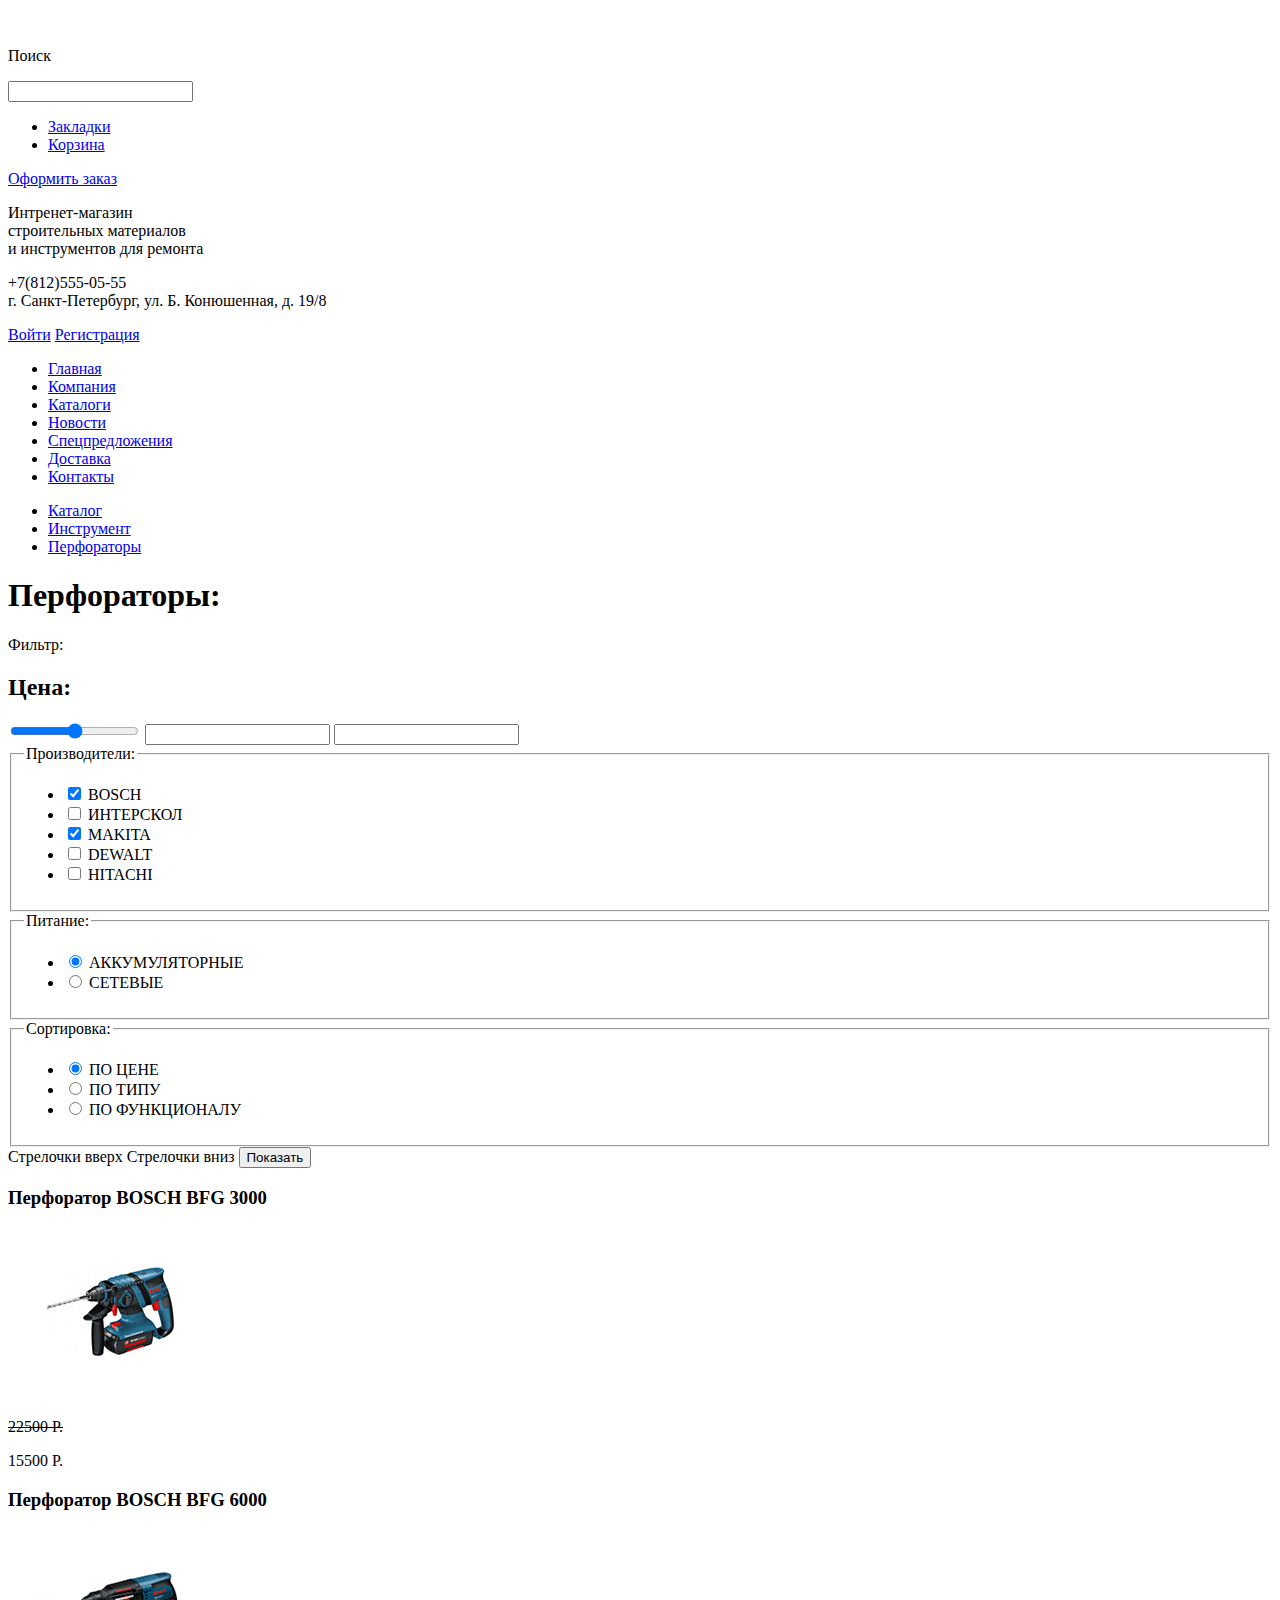
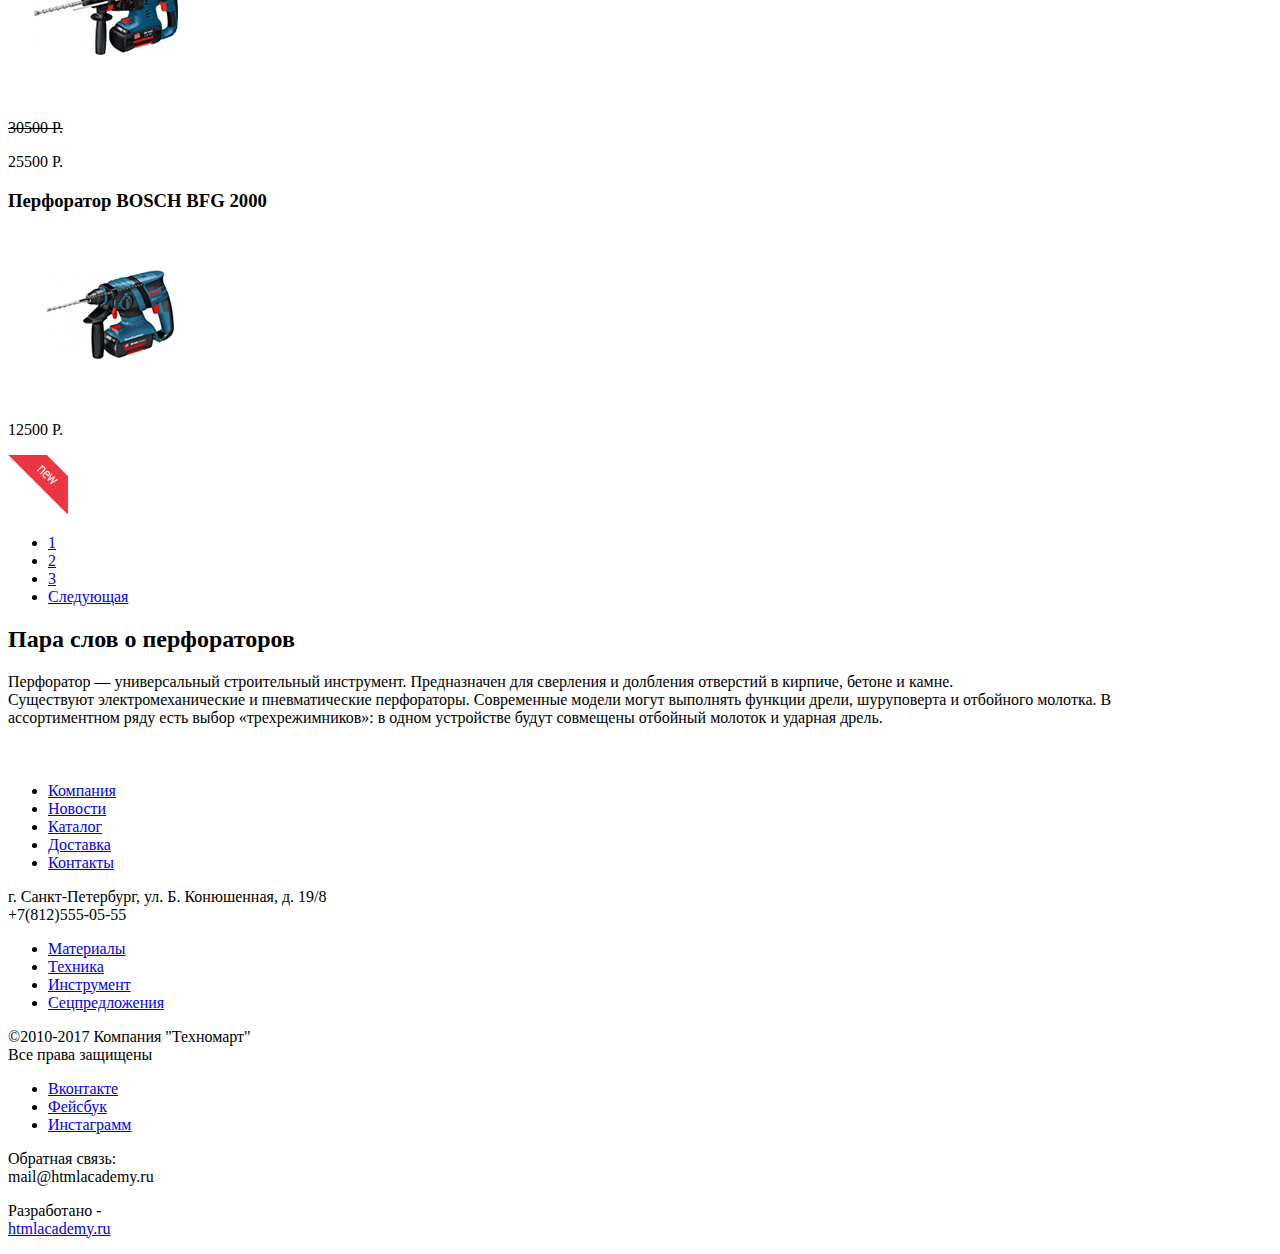
==== catalog.html @ 76030ebf "Добавила формы" ====
<!DOCTYPE html>
<html lang="ru">
  <head>
    <meta charset="utf-8">
    <title>HTML Academy: Техномарт</title>
  </head>
  <body>
      <header>
          
        <section>
          <a href="#"><img src="/img/logo-technomart.svg" alt="Логотип Техномарт"></a>
    
          <p>Поиск</p>
          <input type="text">
                
          <ul>
            <li><a href="#">Закладки</a></li>
            <li><a href="#">Корзина</a></li>
          </ul>
          <a href="#">Оформить заказ</a>
        </section>
         
        <section> 
            <p>
              Интренет-магазин<br>
              строительных материалов<br>
              и инструментов для ремонта
            </p>

            <p>
              +7(812)555-05-55<br>
              г. Санкт-Петербург, ул. Б. Конюшенная, д. 19/8
            </p>

            <div>
              <a href="#">Войти</a>
              <a href="#">Регистрация</a>
            </div>
        </section>
             
        <section>
          <nav>
            <ul>
              <li><a href="#">Главная</a></li>
              <li><a href="#">Компания</a></li>
              <li><a href="#">Каталоги</a></li>
              <li><a href="#">Новости</a></li>
              <li><a href="#">Спецпредложения</a></li>
              <li><a href="#">Доставка</a></li>
              <li><a href="#">Контакты</a></li>
            </ul>
          </nav>
        </section>
          
      </header>
      
      <main>          
        <div>
            <ul>
              <li><a href="#">Каталог</a></li>
              <li><a href="#">Инструмент</a></li>  
              <li><a href="#">Перфораторы</a></li>  
            </ul>
        </div>
          
        <div>
            <h1>Перфораторы:</h1>
            <!--здесь должен быть фильтр производители/питание-->
            <aside>
            <p>Фильтр:</p>
            <form method="get" action="#">
                <div>
                    <h2>Цена:</h2>
                    <input type="range">
                    <input type="number">
                    <input type="number">
                </div>
                
                
                <fieldset>
                    <legend>Производители:</legend>
                    <ul>
                        <li>
                            <input type="checkbox" name="bosch" id="filter-bosch" checked>
                            <label for="filter-bosch">
                            BOSCH
                            </label>
                        </li>
                        <li>
                            <input type="checkbox" name="interskol" id="filter-interskol">
                            <label for="filter-interskol">
                            ИНТЕРСКОЛ
                            </label>
                        </li>
                        <li>
                            <input type="checkbox" name="makita" id="filter-makita" checked>
                            <label for="filter-makita">
                            MAKITA
                            </label>
                        </li>
                        <li>
                            <input type="checkbox" name="dewalt" id="filter-dewalt">
                            <label for="filter-dewalt">
                            DEWALT
                            </label>
                        </li>
                        <li>
                            <input type="checkbox" name="hitachi" id="filter-hitachi">
                            <label for="filter-hitachi">
                            HITACHI
                            </label>
                        </li>
                    </ul>
                </fieldset>

                <fieldset>
                    <legend>Питание:</legend>
                    <ul>
                        <li>
                            <input type="radio" name="Питание" value="Аккумуляторные" id="filter-akum" checked>
                            <label for="filter-akum">
                            АККУМУЛЯТОРНЫЕ
                            </label>
                        </li>
                        
                        <li>
                            <input type="radio" name="Питание" value="Сетевые" id="filter-set">
                            <label for="filter-set">
                            СЕТЕВЫЕ
                            </label>
                        </li>
                    </ul>
                </fieldset>
                
                <fieldset>
                    <legend>Сортировка:</legend>
                    <ul>
                        <li>
                            <input type="radio" name="сортировка" value="price" id="filter-price" checked>
                            <label for="filter-price">
                                ПО ЦЕНЕ
                            </label>
                        </li>
                        
                        <li><input type="radio" name="сортировка" value="type" id="filter-type">
                            <label for="filter-type">
                                ПО ТИПУ
                            </label>
                        </li>
                        
                        <li>
                            <input type="radio" name="сортировка" value="function" id="filter-function">
                            <label for="filter-function">
                                ПО ФУНКЦИОНАЛУ
                            </label>
                        </li>
                    </ul>
                </fieldset>
               
                <span>Стрелочки вверх</span>
                <span>Стрелочки вниз</span>
                
            <button type="submit">Показать</button>
            </form>
            </aside>
            
            <div class="catalog_item">
                <div class="item">
                  <h3>Перфоратор BOSCH BFG 3000</h3>
                  <a><img src="/img/item3000.jpg" alt="перфоратор BOSCH1"></a>
                  <p><del>22500 Р.</del></p>
                  <p>15500 Р.</p>
                </div>

                <div class="item">
                  <h3>Перфоратор BOSCH BFG 6000</h3>
                  <a><img src="/img/item6000.jpg" alt="перфоратор BOSCH2"></a>
                  <p><del>30500 Р.</del></p>
                  <p>25500 Р.</p>
                </div>

                <div class="item">
                  <h3>Перфоратор BOSCH BFG 2000</h3>
                  <a><img src="/img/item2000.jpg" alt="перфоратор BOSCH3"></a>
                  <p>12500 Р.</p>
                  <img src="img/new-flag.png" alt="Иконка NEW">
                </div>
                <!--Если не наводить на перфоратор, то это выглядит так, иначе - две кнопки вместо картинки:)))-->
                <div>
                    <ul>
                        <li><a href="#">1</a></li>
                        <li><a href="#">2</a></li>
                        <li><a href="#">3</a></li>
                        <li><a href="#">Следующая</a></li>
                    </ul>
                </div>
             </div> 
          </div>
          
          <article>
            <h2>Пара слов о перфораторов</h2>
            <p>Перфоратор — универсальный строительный инструмент. Предназначен для сверления и долбления отверстий в кирпиче, бетоне и камне.<br> 
            Существуют электромеханические и пневматические перфораторы. Современные модели могут выполнять функции дрели, шуруповерта и отбойного молотка. В <br> 
            ассортиментном ряду есть выбор «трехрежимников»: в одном устройстве будут совмещены отбойный молоток и ударная дрель.</p>
          </article>
      </main>
      
      <footer>
        <section>
             <a href="index.html"><img src="/img/logo-technomart.svg" alt="Логотип Техномарт"></a>
            <ul>
              <li><a href="#">Компания</a></li>
              <li><a href="#">Новости</a></li>
              <li><a href="#">Каталог</a></li>
              <li><a href="#">Доставка</a></li>
              <li><a href="#">Контакты</a></li>
            </ul>
        </section>
          
        <section>
            <p>
              г. Санкт-Петербург, ул. Б. Конюшенная, д. 19/8<br>
              +7(812)555-05-55
            </p>

            <ul>
              <li><a href="#">Материалы</a></li>
              <li><a href="#">Техника</a></li>
              <li><a href="#">Инструмент</a></li>
              <li><a href="#">Сецпредложения</a></li>
            </ul>
        </section>
        
        <section>
            <p>
              ©2010-2017 Компания "Техномарт"<br>
              Все права защищены
            </p>
            <div>
              <ul>
                <li><a href="#">Вконтакте</a></li>   
                <li><a href="#">Фейсбук</a></li>   
                <li><a href="#">Инстаграмм</a></li>   
              </ul>
            </div>
            <p>
              Обратная связь:<br>
              mail@htmlacademy.ru
            </p>
            <p>
              Разработано - <br>
              <a href="https://htmlacademy.ru/intensive/htmlcss">htmlacademy.ru</a>
            </p>
        </section>
      </footer>
  </body>
</html>
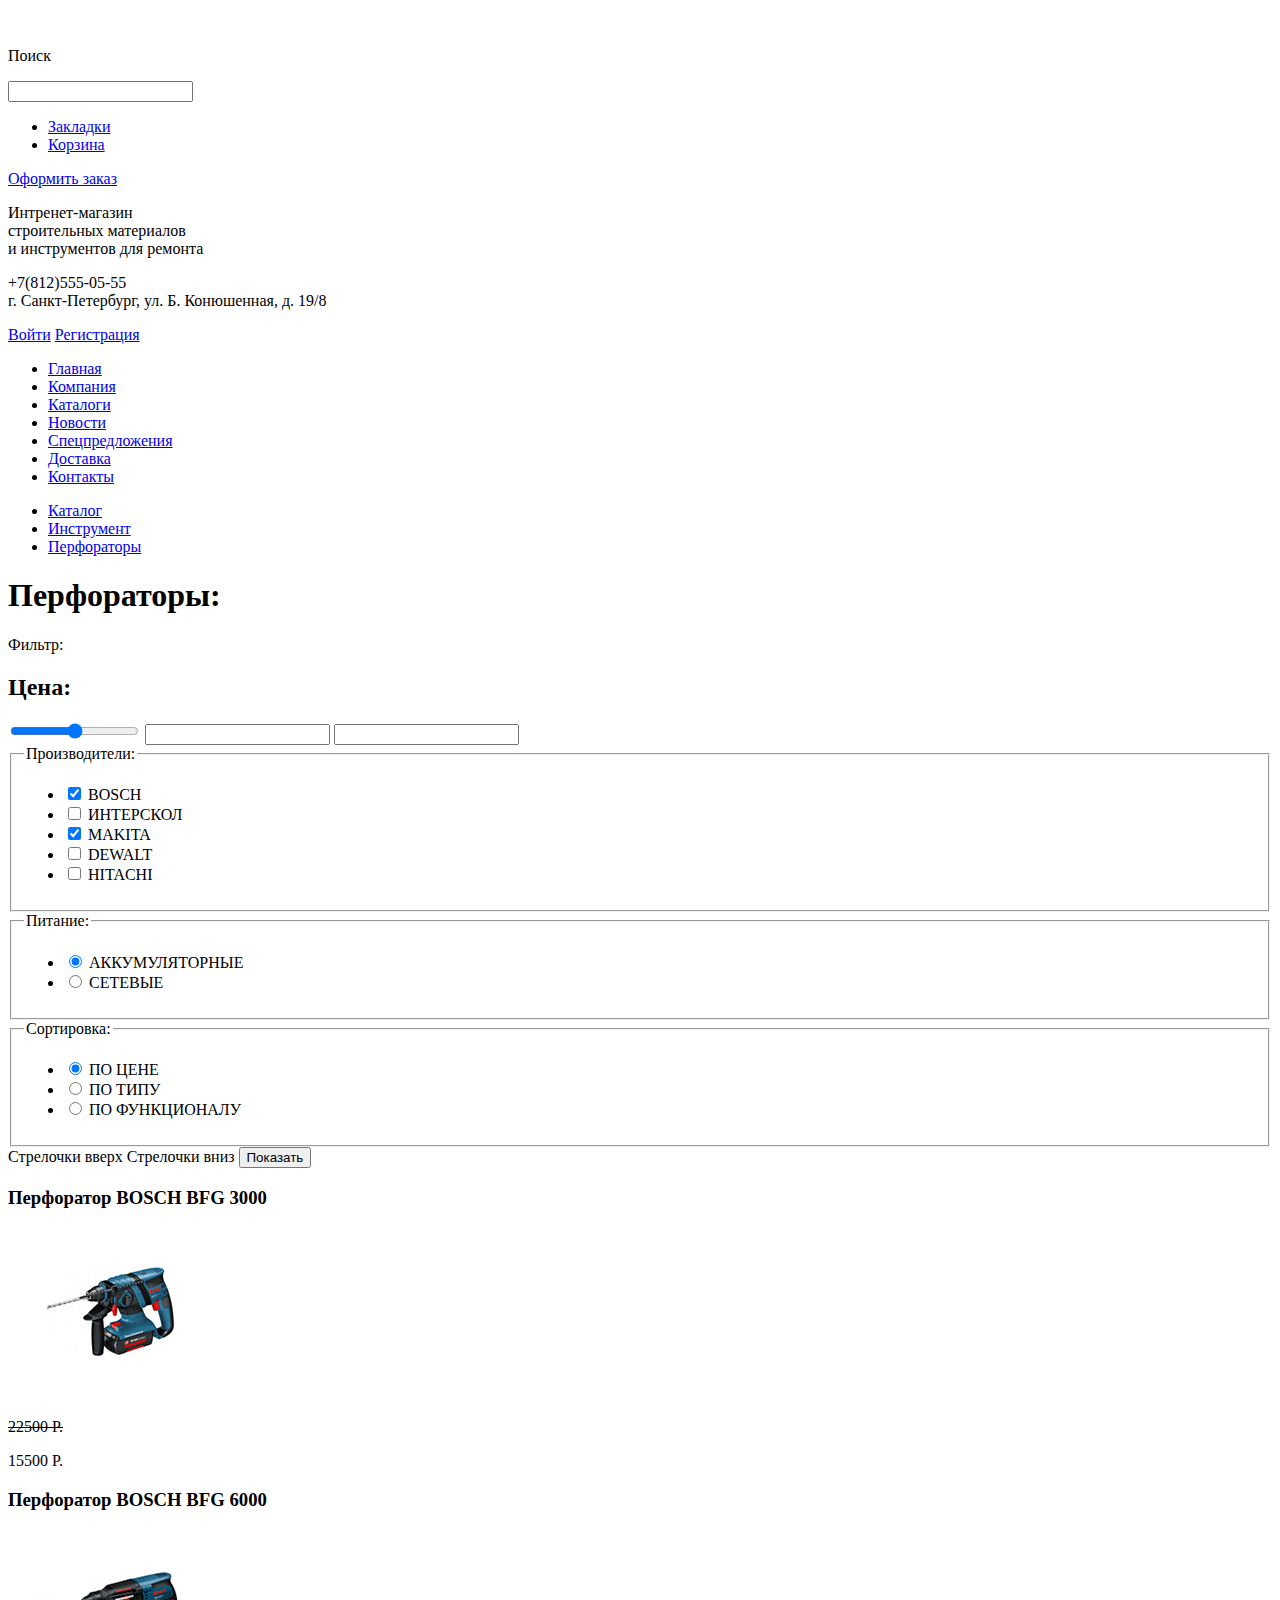
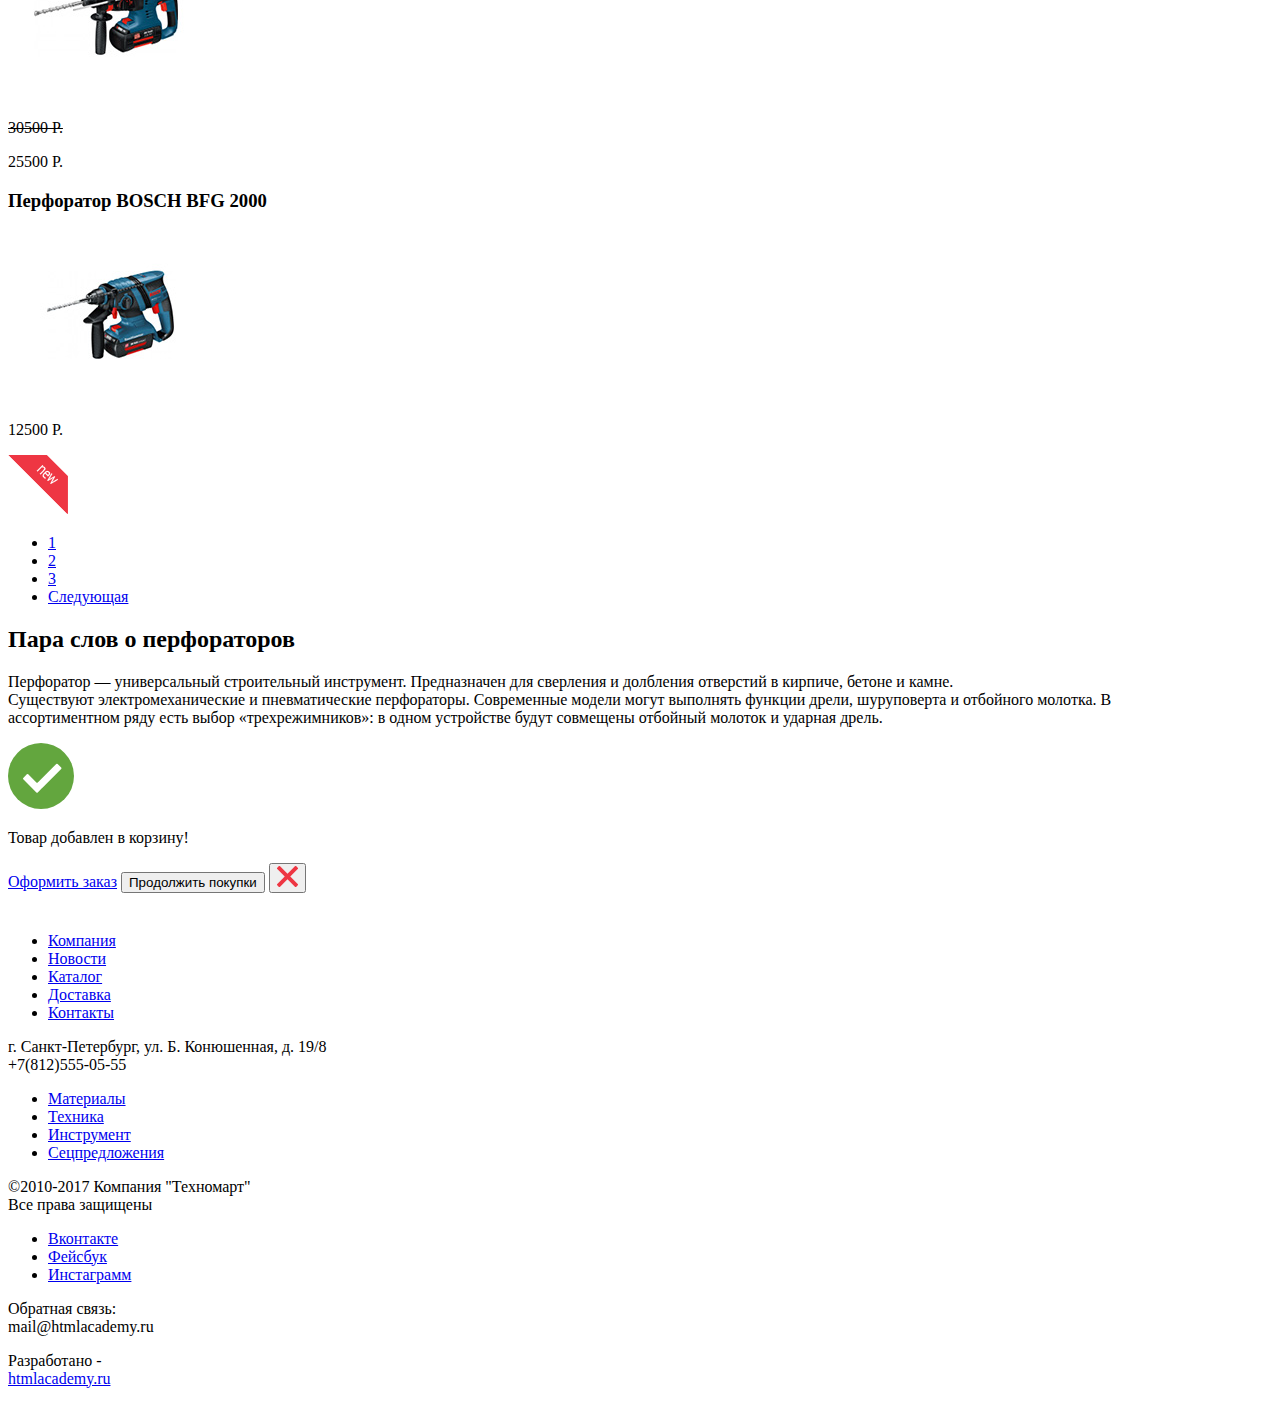
==== commit 4a1ffa07: "Добавила всплывающие окна" ====
--- a/catalog.html
+++ b/catalog.html
@@ -197,12 +197,20 @@
              </div> 
           </div>
           
-          <article>
+        <article>
             <h2>Пара слов о перфораторов</h2>
             <p>Перфоратор — универсальный строительный инструмент. Предназначен для сверления и долбления отверстий в кирпиче, бетоне и камне.<br> 
             Существуют электромеханические и пневматические перфораторы. Современные модели могут выполнять функции дрели, шуруповерта и отбойного молотка. В <br> 
             ассортиментном ряду есть выбор «трехрежимников»: в одном устройстве будут совмещены отбойный молоток и ударная дрель.</p>
           </article>
+          
+        <div>
+          <img src="img/modal-check.svg" alt="Иконка галочка">
+          <p>Товар добавлен в корзину!</p>
+          <a href="#">Оформить заказ</a>
+          <button type="button">Продолжить покупки</button>
+          <button type="button"><img src="img/modal-close.svg" alt="Иконка закрытия окна"></button>
+        </div>
       </main>
       
       <footer>
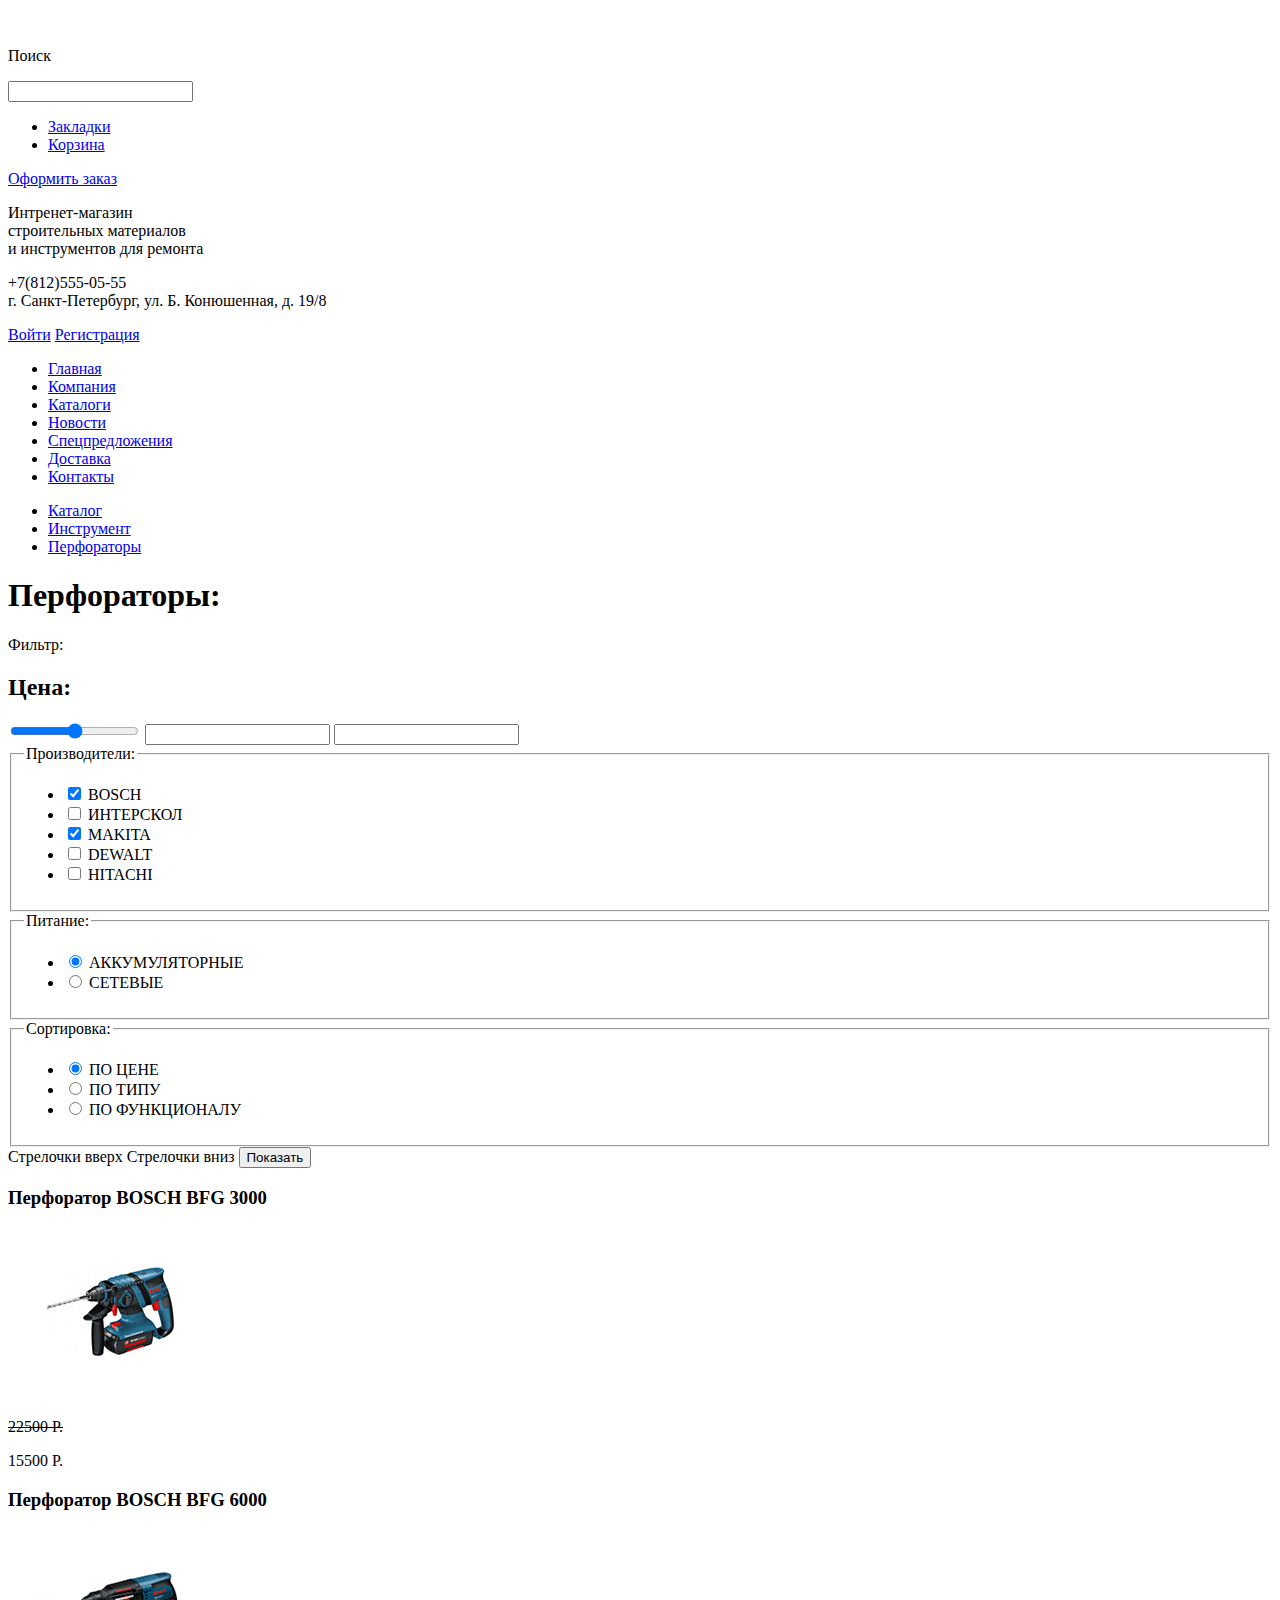
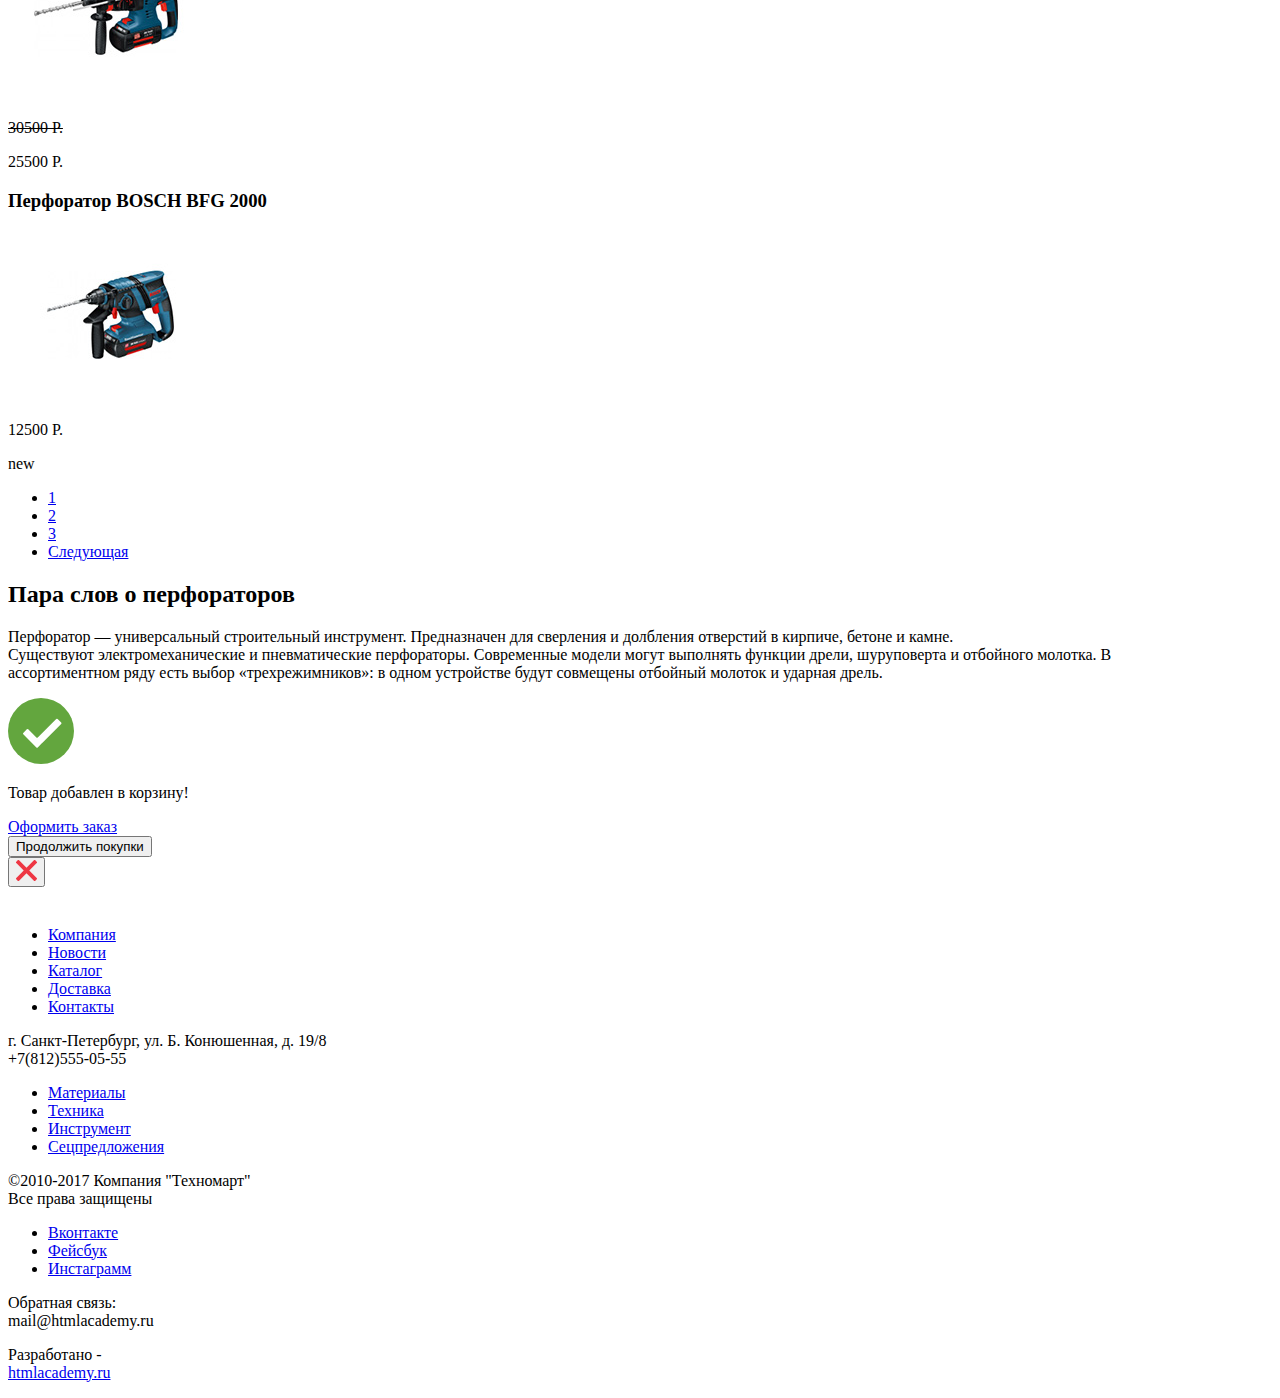
==== commit 008ccff8: "Доработка замечаний по формам" ====
--- a/catalog.html
+++ b/catalog.html
@@ -41,9 +41,9 @@
         <section>
           <nav>
             <ul>
-              <li><a href="#">Главная</a></li>
+              <li><a href="index.html">Главная</a></li>
               <li><a href="#">Компания</a></li>
-              <li><a href="#">Каталоги</a></li>
+              <li><a href="catalog.html">Каталоги</a></li>
               <li><a href="#">Новости</a></li>
               <li><a href="#">Спецпредложения</a></li>
               <li><a href="#">Доставка</a></li>
@@ -65,7 +65,6 @@
           
         <div>
             <h1>Перфораторы:</h1>
-            <!--здесь должен быть фильтр производители/питание-->
             <aside>
             <p>Фильтр:</p>
             <form method="get" action="#">
@@ -183,7 +182,7 @@
                   <h3>Перфоратор BOSCH BFG 2000</h3>
                   <a><img src="/img/item2000.jpg" alt="перфоратор BOSCH3"></a>
                   <p>12500 Р.</p>
-                  <img src="img/new-flag.png" alt="Иконка NEW">
+                  <span>new</span>
                 </div>
                 <!--Если не наводить на перфоратор, то это выглядит так, иначе - две кнопки вместо картинки:)))-->
                 <div>
@@ -205,11 +204,11 @@
           </article>
           
         <div>
-          <img src="img/modal-check.svg" alt="Иконка галочка">
-          <p>Товар добавлен в корзину!</p>
-          <a href="#">Оформить заказ</a>
-          <button type="button">Продолжить покупки</button>
-          <button type="button"><img src="img/modal-close.svg" alt="Иконка закрытия окна"></button>
+          <div><img src="img/modal-check.svg" alt="Иконка галочка"></div>
+          <div><p>Товар добавлен в корзину!</p></div>
+          <div><a href="#">Оформить заказ</a></div>
+          <div><button>Продолжить покупки</button></div>
+          <div><button type="button"><img src="img/modal-close.svg" alt="Иконка закрытия окна"></button></div>
         </div>
       </main>
       
@@ -219,7 +218,7 @@
             <ul>
               <li><a href="#">Компания</a></li>
               <li><a href="#">Новости</a></li>
-              <li><a href="#">Каталог</a></li>
+              <li><a href="catalog.html">Каталог</a></li>
               <li><a href="#">Доставка</a></li>
               <li><a href="#">Контакты</a></li>
             </ul>
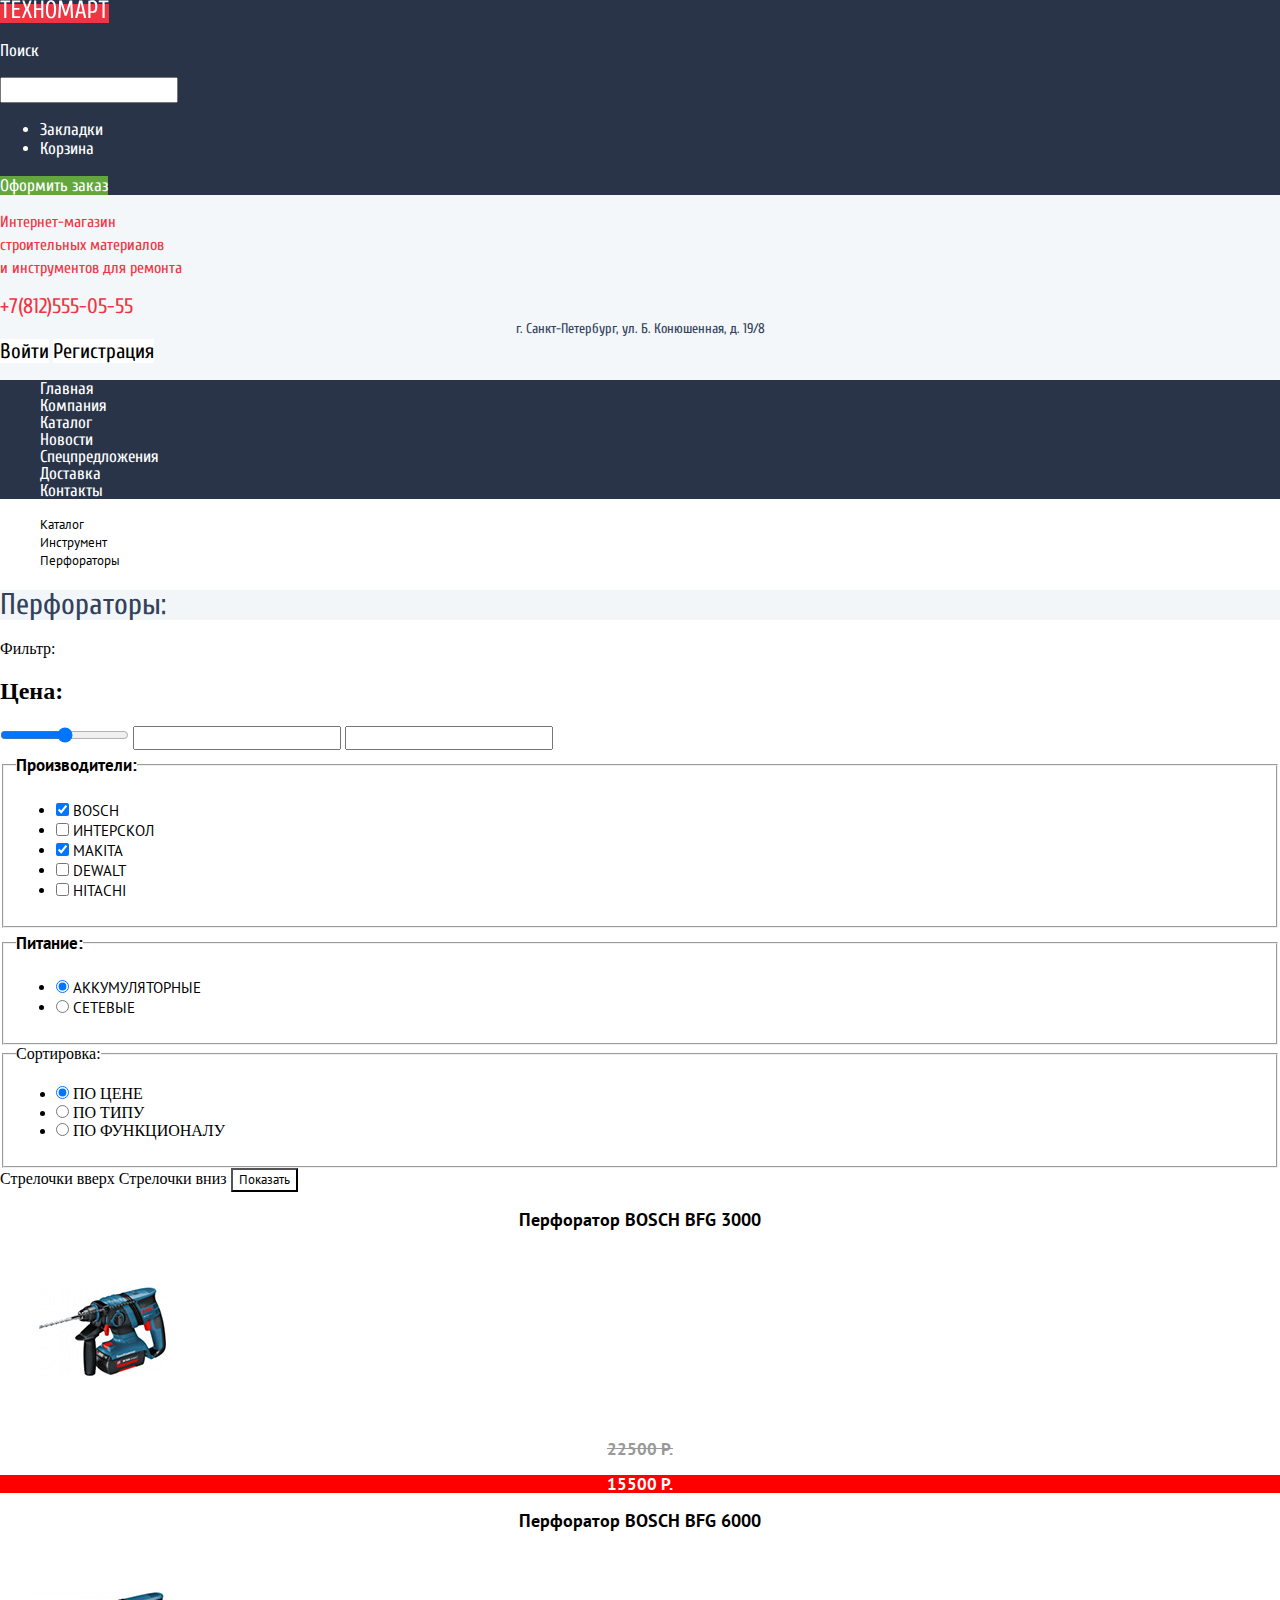
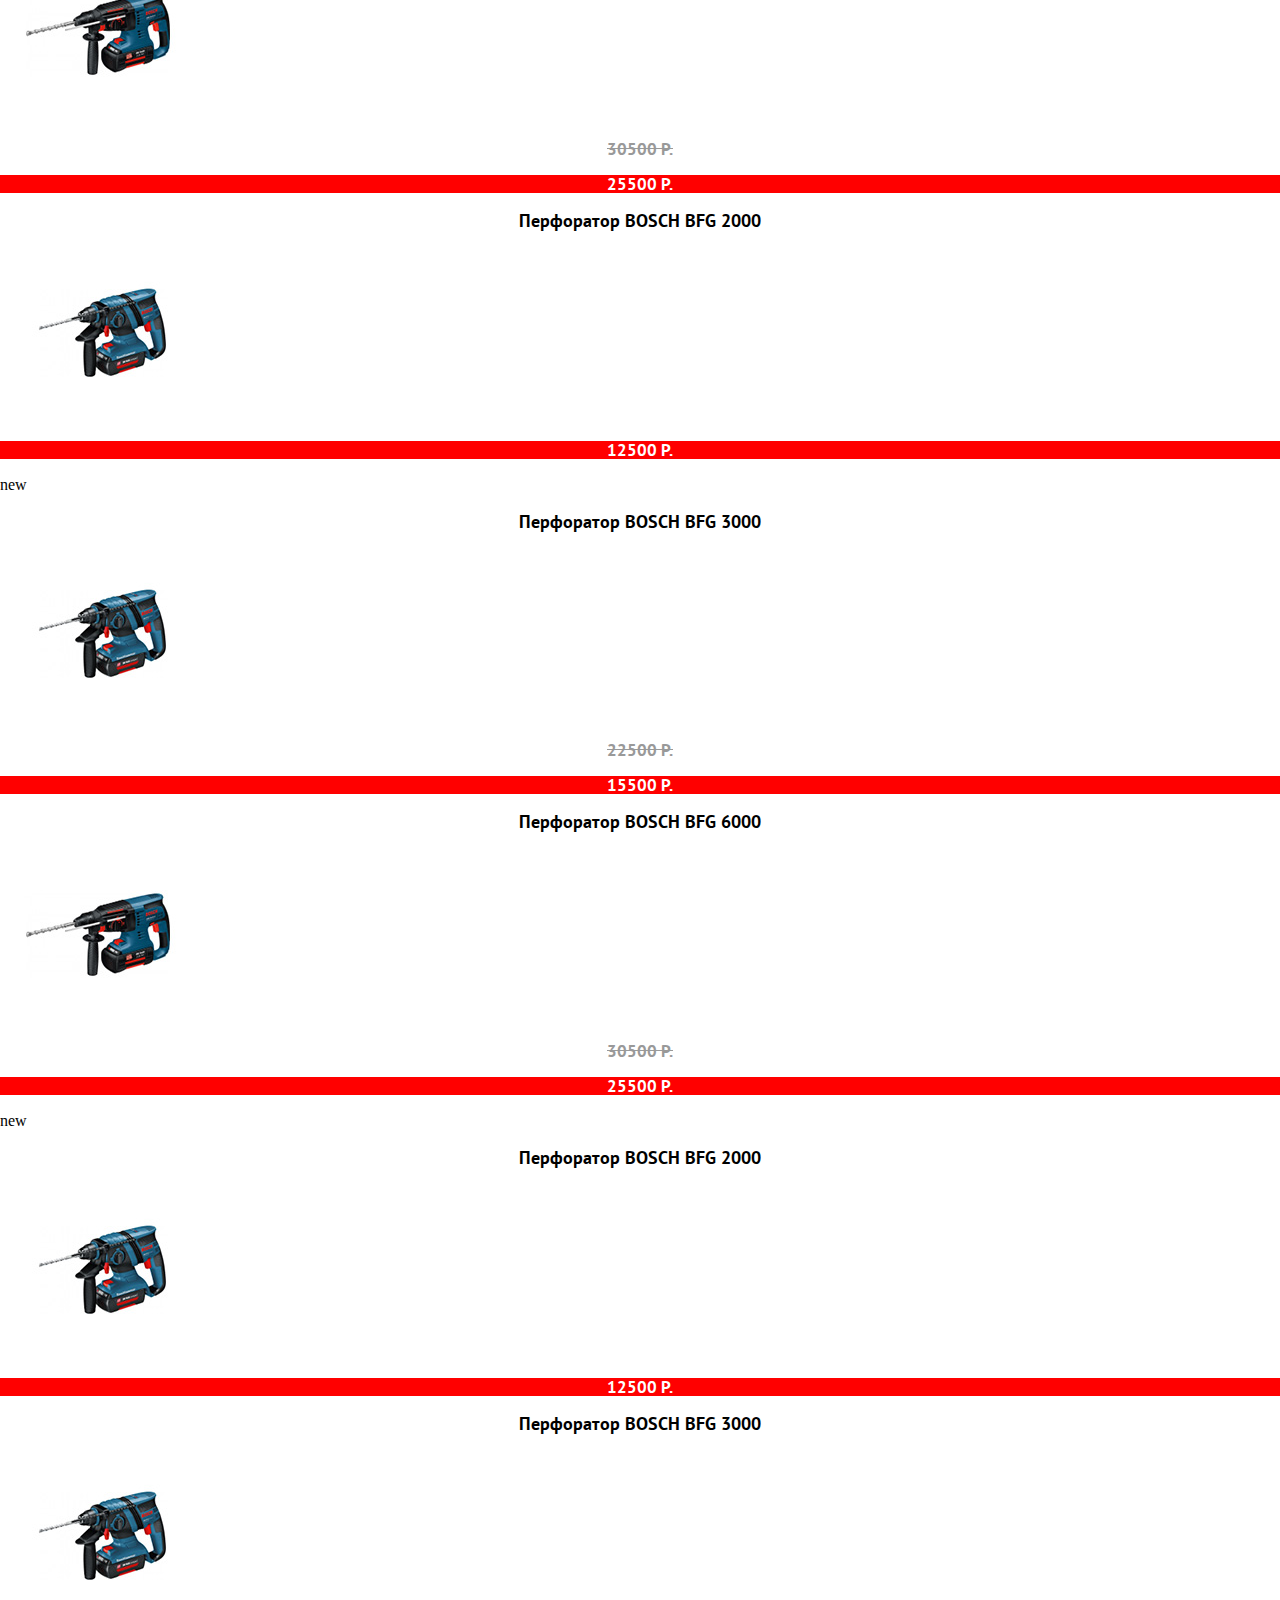
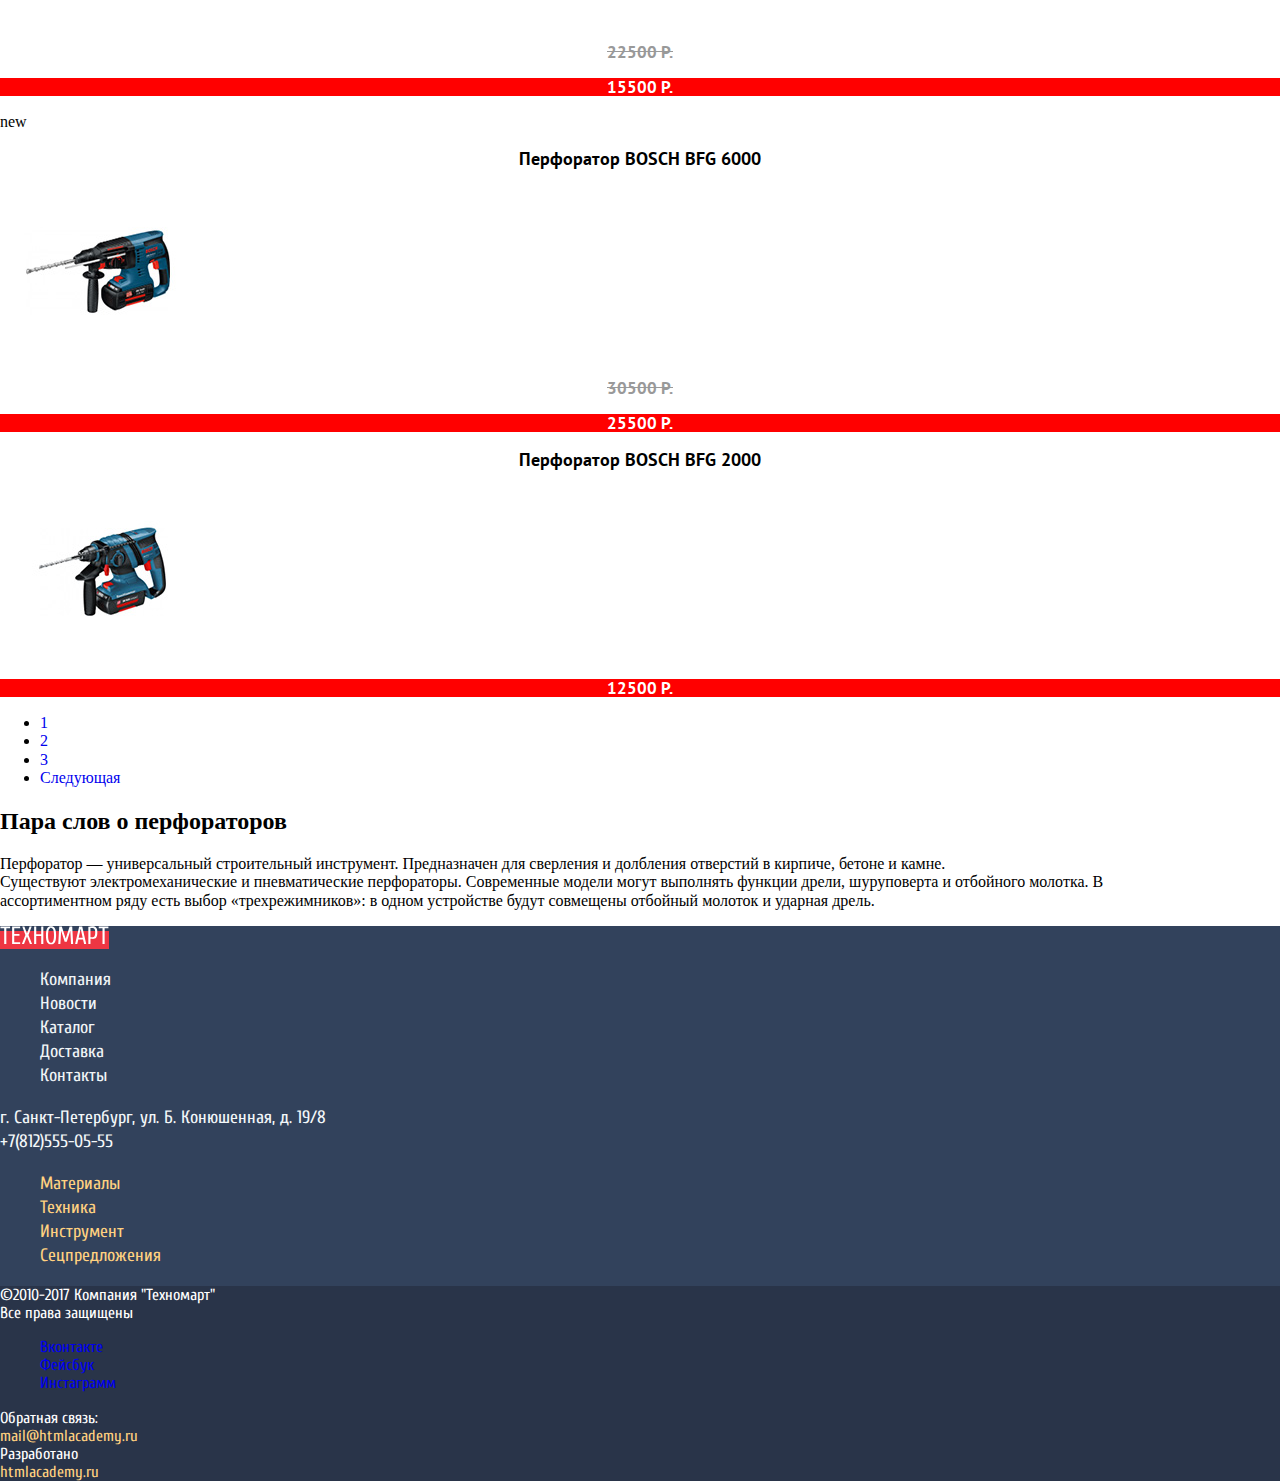
==== commit 7d23dd18: "Добавила базовую стилизацию" ====
--- a/catalog.html
+++ b/catalog.html
@@ -3,13 +3,17 @@
   <head>
     <meta charset="utf-8">
     <title>HTML Academy: Техномарт</title>
+    <link href="css/normalize.css" rel="stylesheet">
+    <link href="https://fonts.googleapis.com/css?family=Cuprum:400,400i,700,700i&display=swap&subset=cyrillic" rel="stylesheet">
+    <link href="https://fonts.googleapis.com/css?family=PT+Sans:400,700&display=swap&subset=cyrillic" rel="stylesheet">
+    <link href="css/style.css" rel="stylesheet">
   </head>
   <body>
-      <header>
-          
-        <section>
-          <a href="#"><img src="/img/logo-technomart.svg" alt="Логотип Техномарт"></a>
-    
+       <header class="head">
+          
+        <section class="top_section">
+          <a class="logo" href="#"><img src="/img/logo-technomart.svg" alt="Логотип Техномарт"></a>
+            
           <p>Поиск</p>
           <input type="text">
                 
@@ -17,37 +21,37 @@
             <li><a href="#">Закладки</a></li>
             <li><a href="#">Корзина</a></li>
           </ul>
-          <a href="#">Оформить заказ</a>
+          <a class="button_buy" href="#">Оформить заказ</a>
         </section>
          
         <section> 
-            <p>
-              Интренет-магазин<br>
+            <p class="text">
+              Интернет-магазин<br>
               строительных материалов<br>
               и инструментов для ремонта
             </p>
 
-            <p>
-              +7(812)555-05-55<br>
-              г. Санкт-Петербург, ул. Б. Конюшенная, д. 19/8
-            </p>
-
-            <div>
-              <a href="#">Войти</a>
-              <a href="#">Регистрация</a>
+            <div>
+            <div class="phone">+7(812)555-05-55<br></div>
+            <div class="adress">г. Санкт-Петербург, ул. Б. Конюшенная, д. 19/8</div>
+            </div>
+
+            <div>
+              <a class="button_login" href="#">Войти</a>
+              <a class="button_login" href="#">Регистрация</a>
             </div>
         </section>
              
         <section>
           <nav>
-            <ul>
-              <li><a href="index.html">Главная</a></li>
-              <li><a href="#">Компания</a></li>
-              <li><a href="catalog.html">Каталоги</a></li>
-              <li><a href="#">Новости</a></li>
-              <li><a href="#">Спецпредложения</a></li>
-              <li><a href="#">Доставка</a></li>
-              <li><a href="#">Контакты</a></li>
+            <ul class="navigation">
+              <li class="nav_item"><a href="index.html">Главная</a></li>
+              <li class="nav_item"><a href="#">Компания</a></li>
+              <li class="nav_item"><a href="catalog.html">Каталог</a></li>
+              <li class="nav_item"><a href="#">Новости</a></li>
+              <li class="nav_item"><a href="#">Спецпредложения</a></li>
+              <li class="nav_item"><a href="#">Доставка</a></li>
+              <li class="nav_item"><a href="#">Контакты</a></li>
             </ul>
           </nav>
         </section>
@@ -56,7 +60,7 @@
       
       <main>          
         <div>
-            <ul>
+            <ul class="catalog_list">
               <li><a href="#">Каталог</a></li>
               <li><a href="#">Инструмент</a></li>  
               <li><a href="#">Перфораторы</a></li>  
@@ -64,7 +68,7 @@
         </div>
           
         <div>
-            <h1>Перфораторы:</h1>
+            <h1 class="title_1">Перфораторы:</h1>
             <aside>
             <p>Фильтр:</p>
             <form method="get" action="#">
@@ -77,8 +81,8 @@
                 
                 
                 <fieldset>
-                    <legend>Производители:</legend>
-                    <ul>
+                    <legend class="filter_title">Производители:</legend>
+                    <ul class="filter_item">
                         <li>
                             <input type="checkbox" name="bosch" id="filter-bosch" checked>
                             <label for="filter-bosch">
@@ -113,8 +117,8 @@
                 </fieldset>
 
                 <fieldset>
-                    <legend>Питание:</legend>
-                    <ul>
+                    <legend class="filter_title">Питание:</legend>
+                    <ul class="filter_item">
                         <li>
                             <input type="radio" name="Питание" value="Аккумуляторные" id="filter-akum" checked>
                             <label for="filter-akum">
@@ -159,7 +163,7 @@
                 <span>Стрелочки вверх</span>
                 <span>Стрелочки вниз</span>
                 
-            <button type="submit">Показать</button>
+            <button class="button_show" type="submit">Показать</button>
             </form>
             </aside>
             
@@ -167,22 +171,64 @@
                 <div class="item">
                   <h3>Перфоратор BOSCH BFG 3000</h3>
                   <a><img src="/img/item3000.jpg" alt="перфоратор BOSCH1"></a>
-                  <p><del>22500 Р.</del></p>
-                  <p>15500 Р.</p>
+                  <p class="price"><del>22500 Р.</del></p>
+                  <p class="price_new">15500 Р.</p>
                 </div>
 
                 <div class="item">
                   <h3>Перфоратор BOSCH BFG 6000</h3>
                   <a><img src="/img/item6000.jpg" alt="перфоратор BOSCH2"></a>
-                  <p><del>30500 Р.</del></p>
-                  <p>25500 Р.</p>
+                  <p class="price"><del>30500 Р.</del></p>
+                  <p class="price_new">25500 Р.</p>
                 </div>
 
                 <div class="item">
                   <h3>Перфоратор BOSCH BFG 2000</h3>
                   <a><img src="/img/item2000.jpg" alt="перфоратор BOSCH3"></a>
-                  <p>12500 Р.</p>
+                  <p class="price_new">12500 Р.</p>
                   <span>new</span>
+                </div>
+                
+                <div class="item">
+                  <h3>Перфоратор BOSCH BFG 3000</h3>
+                  <a><img src="/img/item3000.jpg" alt="перфоратор BOSCH1"></a>
+                  <p class="price"><del>22500 Р.</del></p>
+                  <p class="price_new">15500 Р.</p>
+                </div>
+
+                <div class="item">
+                  <h3>Перфоратор BOSCH BFG 6000</h3>
+                  <a><img src="/img/item6000.jpg" alt="перфоратор BOSCH2"></a>
+                  <p class="price"><del>30500 Р.</del></p>
+                  <p class="price_new">25500 Р.</p>
+                  <span>new</span>
+                </div>
+
+                <div class="item">
+                  <h3>Перфоратор BOSCH BFG 2000</h3>
+                  <a><img src="/img/item2000.jpg" alt="перфоратор BOSCH3"></a>
+                  <p class="price_new">12500 Р.</p>
+                </div>
+                
+                <div class="item">
+                  <h3>Перфоратор BOSCH BFG 3000</h3>
+                  <a><img src="/img/item3000.jpg" alt="перфоратор BOSCH1"></a>
+                  <p class="price"><del>22500 Р.</del></p>
+                  <p class="price_new">15500 Р.</p>
+                  <span>new</span>
+                </div>
+
+                <div class="item">
+                  <h3>Перфоратор BOSCH BFG 6000</h3>
+                  <a><img src="/img/item6000.jpg" alt="перфоратор BOSCH2"></a>
+                  <p class="price"><del>30500 Р.</del></p>
+                  <p class="price_new">25500 Р.</p>
+                </div>
+
+                <div class="item">
+                  <h3>Перфоратор BOSCH BFG 2000</h3>
+                  <a><img src="/img/item2000.jpg" alt="перфоратор BOSCH3"></a>
+                  <p class="price_new">12500 Р.</p>
                 </div>
                 <!--Если не наводить на перфоратор, то это выглядит так, иначе - две кнопки вместо картинки:)))-->
                 <div>
@@ -203,7 +249,7 @@
             ассортиментном ряду есть выбор «трехрежимников»: в одном устройстве будут совмещены отбойный молоток и ударная дрель.</p>
           </article>
           
-        <div>
+        <div class="form">
           <div><img src="img/modal-check.svg" alt="Иконка галочка"></div>
           <div><p>Товар добавлен в корзину!</p></div>
           <div><a href="#">Оформить заказ</a></div>
@@ -212,10 +258,10 @@
         </div>
       </main>
       
-      <footer>
+      <footer class="foot">
         <section>
-             <a href="index.html"><img src="/img/logo-technomart.svg" alt="Логотип Техномарт"></a>
-            <ul>
+             <a class="logo" href="index.html"><img src="/img/logo-technomart.svg" alt="Логотип Техномарт"></a>
+            <ul class="footer_navigation_1">
               <li><a href="#">Компания</a></li>
               <li><a href="#">Новости</a></li>
               <li><a href="catalog.html">Каталог</a></li>
@@ -225,12 +271,12 @@
         </section>
           
         <section>
-            <p>
+            <p class="footer_contacts">
               г. Санкт-Петербург, ул. Б. Конюшенная, д. 19/8<br>
               +7(812)555-05-55
             </p>
 
-            <ul>
+            <ul class="footer_navigation_2">
               <li><a href="#">Материалы</a></li>
               <li><a href="#">Техника</a></li>
               <li><a href="#">Инструмент</a></li>
@@ -238,26 +284,26 @@
             </ul>
         </section>
         
-        <section>
-            <p>
+        <section class="bottom_section">
+            <p class="copyright">
               ©2010-2017 Компания "Техномарт"<br>
               Все права защищены
             </p>
             <div>
-              <ul>
+              <ul class="social">
                 <li><a href="#">Вконтакте</a></li>   
                 <li><a href="#">Фейсбук</a></li>   
                 <li><a href="#">Инстаграмм</a></li>   
               </ul>
             </div>
-            <p>
-              Обратная связь:<br>
-              mail@htmlacademy.ru
-            </p>
-            <p>
-              Разработано - <br>
-              <a href="https://htmlacademy.ru/intensive/htmlcss">htmlacademy.ru</a>
-            </p>
+            <div>
+              <div class="dop_info">Обратная связь:</div>
+              <div class="dop_info_link">mail@htmlacademy.ru</div>
+            </div>
+            <div>
+             <div class="dop_info">Разработано</div>
+              <a class="dop_info_link" href="https://htmlacademy.ru/intensive/htmlcss">htmlacademy.ru</a>
+            </div>
         </section>
       </footer>
   </body>
--- a/css/style.css
+++ b/css/style.css
@@ -0,0 +1,324 @@
+a
+{
+  text-decoration: none;
+}
+
+body
+{
+    padding: 0;
+    margin: 0;
+}
+
+.head 
+{
+    font-family: "Cuprum", sans-serif;
+    background-color: #f4f7f9;
+}
+
+.top_section
+{
+   background-color: #293449;
+   font-size: 17px;
+   font-weight: normal;
+   color: #ffffff;
+   list-style: none;
+}
+
+.logo
+{
+    background-color: #ee3643;
+}
+
+.top_section a
+{
+    text-decoration: none;
+    color: #ffffff;
+}
+
+.button_buy
+{
+    background-color: #63a63e;
+    color: #ffffff;
+}
+
+.phone
+{
+    color: #ee3643;
+    font-size: 21px;
+    font-weight: normal;
+    line-height: 21px;
+    text-align: left;
+}
+
+.adress
+{
+    color: #32425c;
+    font-size: 14px;
+    font-weight: normal;
+    line-height: 24px;
+    text-align: center;
+}
+
+.button_login
+{
+    color: #000000;
+    font-size: 21px;
+    font-weight: normal;
+    line-height: 21px;
+    text-align: left;
+    background-color: white;
+}
+
+.navigation
+{
+    /*font-family: 'Cuprum', sans-serif;*/
+    font-size: 17px;
+    font-weight: normal;
+    color: #ffffff;
+    line-height: 17px;
+    background-color: #293449;
+    list-style: none;
+    text-decoration: none;
+    text-align: left;
+}
+
+.navigation a
+{
+    color: #ffffff;
+}
+
+.text
+{
+    color: #ee3643;
+    font-weight: italic;
+    font-size: 16px;
+    line-height: 23px;
+    text-align: left;
+}
+
+
+
+
+
+
+
+
+.title
+{
+    color: #000000;
+    font-size: 30px;
+    font-weight: normal;
+    font-family: "Cuprum", sans-serif;
+    line-height: 30px;
+    text-align: left;
+}
+
+.text_1
+{
+    color: #000000;
+    font-size: 13px;
+    font-weight: normal;
+    font-family: "PT Sans", sans-serif;
+    line-height: 24px;
+    text-align: left;
+}
+
+.list_transport
+{
+    color: #000000;
+    font-size: 18px;
+    font-weight: normal;
+    font-family: "Cuprum", sans-serif;
+    line-height: 20px;
+    text-align: left;
+    list-style: none;
+}
+
+.button
+{
+  color: #ffffff;
+  background-color: #ee3643;
+  font-size: 14px;
+  font-weight: normal;
+  font-family: "Cuprum", sans-serif;
+  line-height: 18px;
+  text-align: center; 
+}
+
+.catalog_list
+{
+    font-family: "PT Sans", sans-serif;
+    font-size: 13px;
+    font-weight: normal;
+    line-height: 18px;
+    text-align: left;
+    list-style: none;
+}
+
+.catalog_list a
+{
+    color: #000000;
+}
+
+.title_1
+{
+    background-color: #f2f6f8;
+    font-family: "Cuprum", sans-serif;
+    font-size: 30px;
+    font-weight: normal;
+    color: #32425c;
+    line-height: 30px;
+    text-align: left;
+}
+
+
+.filter_title
+{
+    font-family: "PT Sans", sans-serif;
+    font-size: 17px;
+    font-weight: bold;
+    color: #000000;
+    line-height: 30px;
+    text-align: left;
+}
+
+.filter_item
+{
+   font-family: "PT Sans", sans-serif;
+    font-size: 15px;
+    font-weight: normal;
+    color: #000000;
+    line-height: 20px;
+    text-align: left; 
+}
+
+.button_show
+{
+    background-color: #ffffff;
+    font-family: "PT Sans", sans-serif;
+    font-size: 13px;
+    font-weight: normal;
+    color: #000000;
+    line-height: 18px;
+    text-align: center; 
+}
+
+.item h3
+{
+    font-family: "PT Sans", sans-serif;
+    font-size: 18px;
+    font-weight: bold;
+    color: #000000;
+    line-height: 20px;
+    text-align: center; 
+}
+
+.price
+{
+    font-family: "PT Sans", sans-serif;
+    font-size: 17px;
+    font-weight: bold;
+    color: #999999;
+    line-height: 18px;
+    text-align: center; 
+}
+
+.price_new
+{
+    background-color: red;
+    font-family: "PT Sans", sans-serif;
+    font-size: 17px;
+    font-weight: bold;
+    color: #ffffff;
+    line-height: 18px;
+    text-align: center; 
+}
+
+
+.form
+{
+    display: none;
+}
+
+
+
+
+.foot
+{
+    background-color: #32425c;
+    font-family: "Cuprum", sans-serif;
+}
+
+.footer_navigation_1
+{
+    font-size: 18px;
+    font-weight: normal;
+    line-height: 24px;
+    text-align: left;
+    list-style: none;
+}
+
+.footer_navigation_1 a
+{
+    color: #f1f5f7;
+}
+
+.footer_navigation_2
+{
+    font-size: 18px;
+    font-weight: normal;
+    line-height: 24px;
+    text-align: left;
+    list-style: none;
+}
+
+.footer_navigation_2 a
+{
+    color: #ffd180;
+}
+
+.footer_contacts
+{
+    color: #f3f7f9;
+    font-size: 18px;
+    font-weight: normal;
+    line-height: 24px;
+    text-align: left;
+}
+
+.bottom_section
+{
+    background-color: #293449;
+}
+
+.copyright
+{
+    color: #ffffff;
+    font-size: 16px;
+    font-weight: normal;
+    line-height: 18px;
+    text-align: left; 
+}
+
+.dop_info
+{
+    color: #ffffff;
+    font-size: 16px;
+    font-weight: normal;
+    line-height: 18px;
+    text-align: left; 
+}
+
+.social
+{
+list-style: none;
+}
+
+.dop_info_link
+{
+    color: #ffd180;
+    font-size: 16px;
+    font-weight: normal;
+    line-height: 18px;
+    text-align: left;  
+}
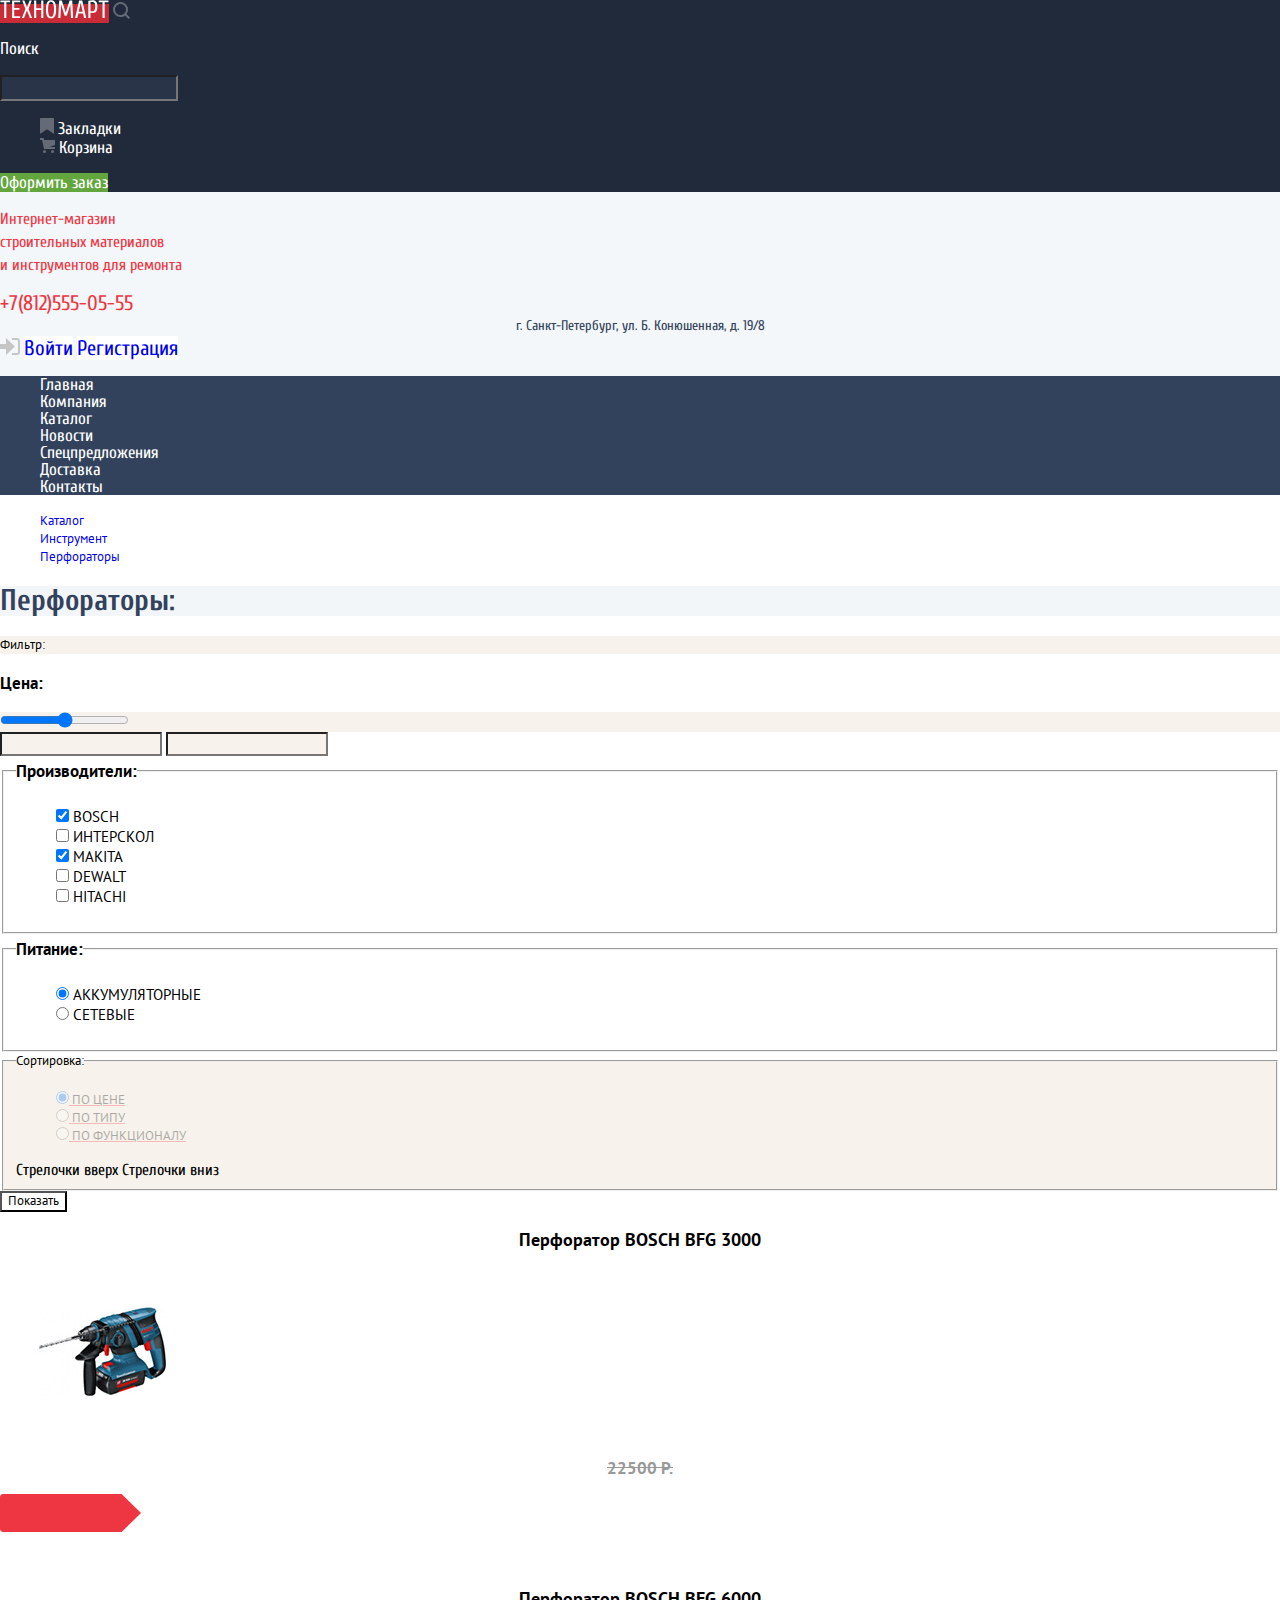
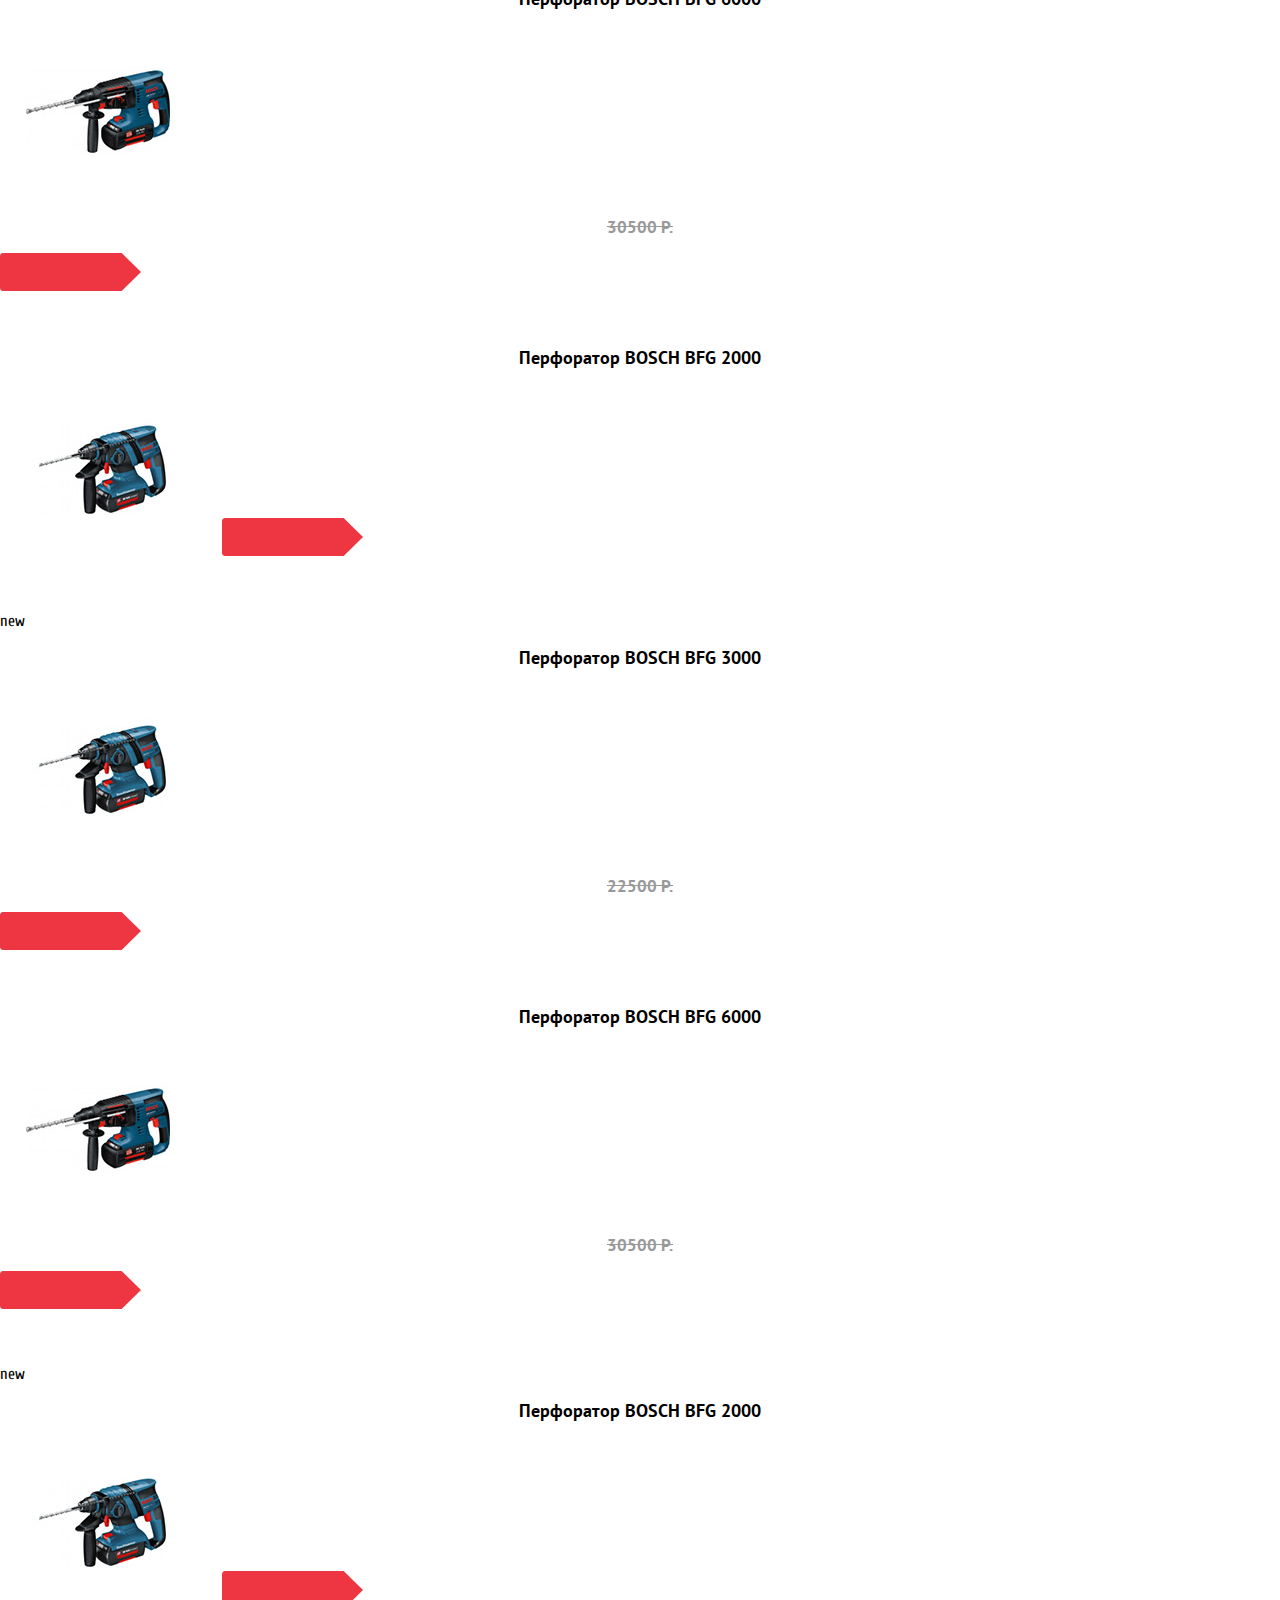
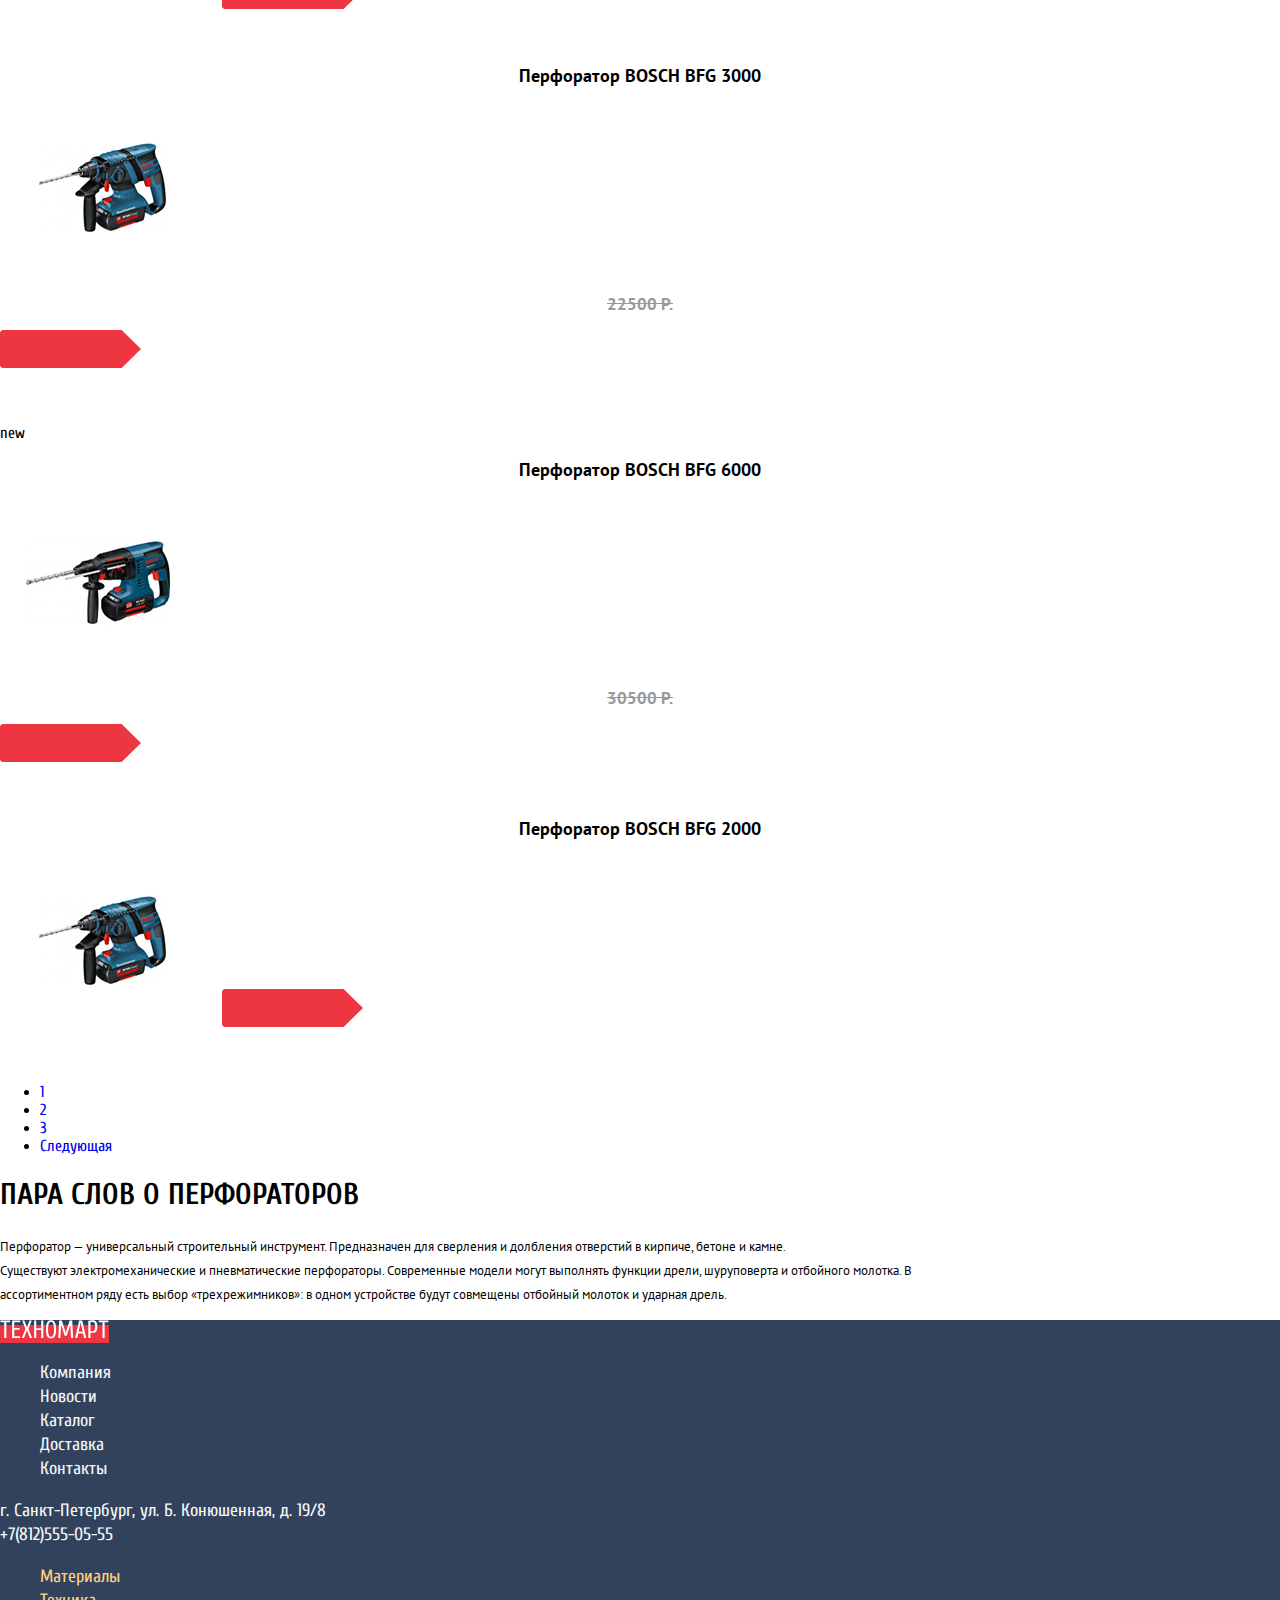
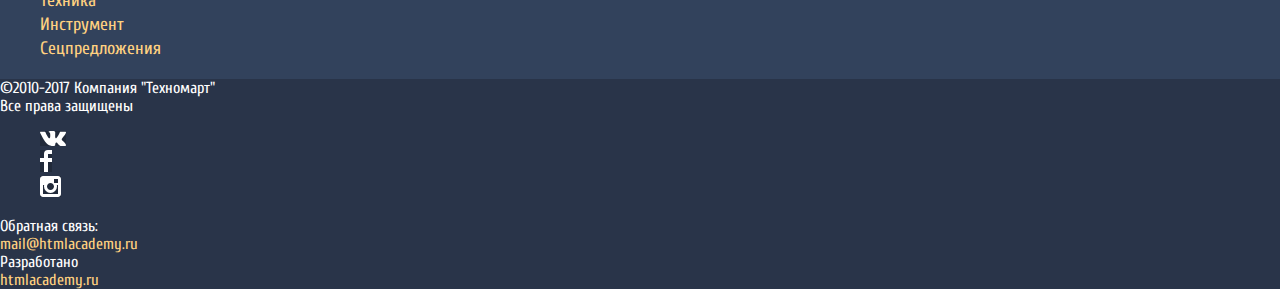
==== commit d1f9090b: "Добавила доработку базовой стилизации" ====
--- a/catalog.html
+++ b/catalog.html
@@ -14,12 +14,28 @@
         <section class="top_section">
           <a class="logo" href="#"><img src="/img/logo-technomart.svg" alt="Логотип Техномарт"></a>
             
+            <svg class="icon1" xmlns="http://www.w3.org/2000/svg" width="17" height="17" viewBox="0 0 17 17">
+            <path d="M17 15.586l-3.542-3.542A7.465 7.465 0 0 0 15 7.5 7.5 7.5 0 1 0 7.5 15c1.71 0 3.282-.579 4.544-1.542L15.586 17 17 15.586zM2 7.5C2 4.467 4.467 2 7.5 2 10.532 2 13 4.467 13 7.5c0 3.032-2.468 5.5-5.5 5.5A5.506 5.506 0 0 1 2 7.5z"/>
+            </svg>
+
           <p>Поиск</p>
-          <input type="text">
+          <input class="search" type="text">
                 
           <ul>
-            <li><a href="#">Закладки</a></li>
-            <li><a href="#">Корзина</a></li>
+            <li>
+                <svg class="icon1" xmlns="http://www.w3.org/2000/svg" width="14" height="16" viewBox="0 0 14 16">
+                <path d="M14 15c0 .55-.368.741-.818.426l-5.363-3.765c-.45-.315-1.187-.315-1.637 0L.818 15.426C.368 15.741 0 15.55 0 15V1c0-.55.45-1 1-1h12c.55 0 1 .45 1 1v14z"/>
+                </svg>
+                <a class="dop_window" href="#">Закладки</a>
+            </li>
+            <li>
+                <svg class="icon1" xmlns="http://www.w3.org/2000/svg" width="15" height="15" viewBox="0 0 15 15">
+                <circle cx="4.5" cy="13.5" r="1.5"/>
+                <circle cx="12.5" cy="13.5" r="1.5"/>
+                <path d="M15 2H4.07l-.422-2H0v2h2.031l1.985 9H15V9H9.441L15 6.951z"/>
+                </svg>
+                <a class="dop_window" href="#">Корзина</a>
+            </li>
           </ul>
           <a class="button_buy" href="#">Оформить заказ</a>
         </section>
@@ -37,6 +53,10 @@
             </div>
 
             <div>
+            <svg class="icon_login" xmlns="http://www.w3.org/2000/svg" width="20" height="17" viewBox="0 0 20 17">
+            <path d="M14.875 8.5L6 0v6H0v5h6v6z"/>
+            <path d="M16.986 15.01h-5.027V17h5.027c2.178 0 3.004-1.81 3.029-3.026V3.028C19.99 1.811 19.164 0 16.986 0h-5.027v1.99h5.027c.839 0 .992.681 1.01 1.057v10.904c-.017.376-.171 1.059-1.01 1.059z"/>
+            </svg>
               <a class="button_login" href="#">Войти</a>
               <a class="button_login" href="#">Регистрация</a>
             </div>
@@ -70,13 +90,13 @@
         <div>
             <h1 class="title_1">Перфораторы:</h1>
             <aside>
-            <p>Фильтр:</p>
+            <p class="filter_background filter_text">Фильтр:</p>
             <form method="get" action="#">
                 <div>
-                    <h2>Цена:</h2>
-                    <input type="range">
-                    <input type="number">
-                    <input type="number">
+                    <h2 class="filter_title">Цена:</h2>
+                    <div class="filter_background"><input type="range"></div>
+                    <input class="filter_background" type="number">
+                    <input class="filter_background" type="number">
                 </div>
                 
                 
@@ -135,9 +155,9 @@
                     </ul>
                 </fieldset>
                 
-                <fieldset>
-                    <legend>Сортировка:</legend>
-                    <ul>
+                <fieldset class="filter_background">
+                    <legend class="filter_text">Сортировка:</legend>
+                    <ul class="filter_item1">
                         <li>
                             <input type="radio" name="сортировка" value="price" id="filter-price" checked>
                             <label for="filter-price">
@@ -158,11 +178,11 @@
                             </label>
                         </li>
                     </ul>
+                    
+                    <span>Стрелочки вверх</span>
+                    <span>Стрелочки вниз</span>
                 </fieldset>
                
-                <span>Стрелочки вверх</span>
-                <span>Стрелочки вниз</span>
-                
             <button class="button_show" type="submit">Показать</button>
             </form>
             </aside>
@@ -172,6 +192,7 @@
                   <h3>Перфоратор BOSCH BFG 3000</h3>
                   <a><img src="/img/item3000.jpg" alt="перфоратор BOSCH1"></a>
                   <p class="price"><del>22500 Р.</del></p>
+                  <img src="img/item-button.svg" alt="Иконка новой цены">
                   <p class="price_new">15500 Р.</p>
                 </div>
 
@@ -179,12 +200,14 @@
                   <h3>Перфоратор BOSCH BFG 6000</h3>
                   <a><img src="/img/item6000.jpg" alt="перфоратор BOSCH2"></a>
                   <p class="price"><del>30500 Р.</del></p>
+                  <img src="img/item-button.svg" alt="Иконка новой цены">
                   <p class="price_new">25500 Р.</p>
                 </div>
 
                 <div class="item">
                   <h3>Перфоратор BOSCH BFG 2000</h3>
                   <a><img src="/img/item2000.jpg" alt="перфоратор BOSCH3"></a>
+                  <img src="img/item-button.svg" alt="Иконка новой цены">
                   <p class="price_new">12500 Р.</p>
                   <span>new</span>
                 </div>
@@ -193,6 +216,7 @@
                   <h3>Перфоратор BOSCH BFG 3000</h3>
                   <a><img src="/img/item3000.jpg" alt="перфоратор BOSCH1"></a>
                   <p class="price"><del>22500 Р.</del></p>
+                  <img src="img/item-button.svg" alt="Иконка новой цены">
                   <p class="price_new">15500 Р.</p>
                 </div>
 
@@ -200,6 +224,7 @@
                   <h3>Перфоратор BOSCH BFG 6000</h3>
                   <a><img src="/img/item6000.jpg" alt="перфоратор BOSCH2"></a>
                   <p class="price"><del>30500 Р.</del></p>
+                  <img src="img/item-button.svg" alt="Иконка новой цены">
                   <p class="price_new">25500 Р.</p>
                   <span>new</span>
                 </div>
@@ -207,6 +232,7 @@
                 <div class="item">
                   <h3>Перфоратор BOSCH BFG 2000</h3>
                   <a><img src="/img/item2000.jpg" alt="перфоратор BOSCH3"></a>
+                  <img src="img/item-button.svg" alt="Иконка новой цены">
                   <p class="price_new">12500 Р.</p>
                 </div>
                 
@@ -214,6 +240,7 @@
                   <h3>Перфоратор BOSCH BFG 3000</h3>
                   <a><img src="/img/item3000.jpg" alt="перфоратор BOSCH1"></a>
                   <p class="price"><del>22500 Р.</del></p>
+                  <img src="img/item-button.svg" alt="Иконка новой цены">
                   <p class="price_new">15500 Р.</p>
                   <span>new</span>
                 </div>
@@ -222,12 +249,14 @@
                   <h3>Перфоратор BOSCH BFG 6000</h3>
                   <a><img src="/img/item6000.jpg" alt="перфоратор BOSCH2"></a>
                   <p class="price"><del>30500 Р.</del></p>
+                  <img src="img/item-button.svg" alt="Иконка новой цены">
                   <p class="price_new">25500 Р.</p>
                 </div>
 
                 <div class="item">
                   <h3>Перфоратор BOSCH BFG 2000</h3>
                   <a><img src="/img/item2000.jpg" alt="перфоратор BOSCH3"></a>
+                  <img src="img/item-button.svg" alt="Иконка новой цены">
                   <p class="price_new">12500 Р.</p>
                 </div>
                 <!--Если не наводить на перфоратор, то это выглядит так, иначе - две кнопки вместо картинки:)))-->
@@ -243,8 +272,8 @@
           </div>
           
         <article>
-            <h2>Пара слов о перфораторов</h2>
-            <p>Перфоратор — универсальный строительный инструмент. Предназначен для сверления и долбления отверстий в кирпиче, бетоне и камне.<br> 
+            <h2 class="article_title">Пара слов о перфораторов</h2>
+            <p class="article_text">Перфоратор — универсальный строительный инструмент. Предназначен для сверления и долбления отверстий в кирпиче, бетоне и камне.<br> 
             Существуют электромеханические и пневматические перфораторы. Современные модели могут выполнять функции дрели, шуруповерта и отбойного молотка. В <br> 
             ассортиментном ряду есть выбор «трехрежимников»: в одном устройстве будут совмещены отбойный молоток и ударная дрель.</p>
           </article>
@@ -291,9 +320,9 @@
             </p>
             <div>
               <ul class="social">
-                <li><a href="#">Вконтакте</a></li>   
-                <li><a href="#">Фейсбук</a></li>   
-                <li><a href="#">Инстаграмм</a></li>   
+                <li><a href="#"><img class="social_icon" src="img/vk-icon.svg" alt="Вконтакте"></a></li>
+                <li><a href="#"><img class="social_icon" src="img/fb-icon.svg" alt="Фейсбук"></a></li>   
+                <li><a href="#"><img class="social_icon" src="img/insta-icon.svg" alt="Инстаграм"></a></li>   
               </ul>
             </div>
             <div>
--- a/css/style.css
+++ b/css/style.css
@@ -7,28 +7,100 @@
 {
     padding: 0;
     margin: 0;
+    font-family: "Cuprum", sans-serif;
+    color: #000000;
+    font-size: 16px;
+    line-height: 18px;
 }
 
 .head 
 {
-    font-family: "Cuprum", sans-serif;
     background-color: #f4f7f9;
+}
+
+.search
+{
+    background-color: #293449;
 }
 
 .top_section
 {
    background-color: #293449;
    font-size: 17px;
-   font-weight: normal;
    color: #ffffff;
    list-style: none;
 }
 
+.top_section ul
+{
+    list-style: none;
+}
+
+.top_section:hover,
+.search:hover
+{
+    background-color: #212a3a;
+}
+
+.search:focus
+{
+    background-color: #ffffff;
+}
+
+.top_section:active
+{
+    background-color: #293449;
+    color: #white-60;
+}
+
+.dop_window:active
+{
+    background-color: #161d29;
+    opacity: 60%;
+}
+
+.icon1
+{
+    fill: #ffffff;
+    opacity: 30%;
+}
+
+.icon1:hover
+{
+    opacity: 100%;
+}
+
+.icon1:active
+{
+    opacity: 50%;
+}
+
+.button_buy:hover
+{
+    background-color: #5fbb2d;
+}
+
+.button_buy:active
+{
+    opacity: 50%;
+    background-color: #518534;
+}
+
 .logo
 {
     background-color: #ee3643;
 }
 
+.logo:hover
+{
+    background-color: #ca2c37;
+}
+
+.logo:active
+{
+    background-color: #ba2732
+}
+
 .top_section a
 {
     text-decoration: none;
@@ -39,47 +111,75 @@
 {
     background-color: #63a63e;
     color: #ffffff;
+}
+
+.icon_login
+{
+    fill: #c5c5c5;
+}
+
+.icon_login:hover
+{
+    fill: #32425C;
+}
+
+.icon_login:active
+{
+    fill: #c5c5c5;
 }
 
 .phone
 {
     color: #ee3643;
     font-size: 21px;
-    font-weight: normal;
     line-height: 21px;
-    text-align: left;
 }
 
 .adress
 {
     color: #32425c;
     font-size: 14px;
-    font-weight: normal;
     line-height: 24px;
     text-align: center;
 }
 
 .button_login
 {
+    font-size: 21px;
+    line-height: 21px;
+    background-color: #ffffff;
+}
+
+.button_login:hover
+{
+   color: #ee3643; 
+}
+
+.button_login:active
+{
     color: #000000;
-    font-size: 21px;
-    font-weight: normal;
-    line-height: 21px;
-    text-align: left;
-    background-color: white;
+    opacity: 30%;
 }
 
 .navigation
 {
-    /*font-family: 'Cuprum', sans-serif;*/
     font-size: 17px;
-    font-weight: normal;
     color: #ffffff;
     line-height: 17px;
+    background-color: #32425c;
+    list-style: none;
+    text-decoration: none;
+}
+
+.nav_item:hover
+{
     background-color: #293449;
-    list-style: none;
-    text-decoration: none;
-    text-align: left;
+}
+
+.nav_item:active
+{
+    background-color: #1d2739;
+    opacity: 50%;
 }
 
 .navigation a
@@ -91,13 +191,131 @@
 {
     color: #ee3643;
     font-weight: italic;
-    font-size: 16px;
     line-height: 23px;
-    text-align: left;
-}
-
-
-
+}
+
+
+
+
+.background1
+{
+  background-color: #ffbf47;   
+}
+
+.background2
+{
+    background-color: #3bbce3; 
+}
+
+.background3
+{
+    background-color: #dc91d8;
+}
+
+.background4
+{
+    background-color: #8ed78f;
+}
+
+.background5
+{
+    background-color: #ffc047;
+}
+
+.title_blocks
+{
+    font-size: 24px;
+    line-height: 30px;
+    font-weight: bold;
+    color: #ffffff;
+}
+
+.button_blocks
+{
+    background-color: #000000;
+    opacity: 10%;
+    font-size: 14px;
+    text-align: center;
+    color: #ffffff;
+}
+
+.button_blocks:hover
+{
+    opacity: 20%;
+}
+
+.button_blocks:active
+{
+    opacity: 30%;
+}
+
+.title_slider
+{
+    font-size: 36px;
+    line-height: 36px;
+    font-weight: bold;
+    color: #ffffff;
+}
+ .text_slider
+{
+    font-family: "PT Sans", sans-serif;
+    font-size: 18px;
+    line-height: 24px;
+    color: #ffffff;
+}
+
+.button_slider
+{
+    background-color: #ee3643;
+    font-size: 14px;
+    text-align: center;
+    color: #ffffff;
+}
+
+.button_slider:hover
+{
+    background-color: #ca2c37;
+}
+
+.button_slider:active
+{
+    background-color: #ba2732;
+}
+
+.price1
+{
+    font-family: "PT Sans", sans-serif;
+    font-size: 17px;
+    font-weight: bold;
+    color: #a9a9a9;
+    text-align: center; 
+}
+
+.title_section
+{
+    background-color: #f5f9f0;
+}
+
+.title_section h2
+{
+    text-transform: uppercase;
+    font-size: 30px;
+    line-height: 30px;
+    color: #32425c;
+}
+
+.button_section
+{
+    background-color: #ee3643;
+    color: #ffffff;
+    font-size: 14px;
+    text-align: center;
+}
+
+.lable:active
+{
+    opacity: 30%;
+}
 
 
 
@@ -105,32 +323,21 @@
 
 .title
 {
-    color: #000000;
     font-size: 30px;
-    font-weight: normal;
-    font-family: "Cuprum", sans-serif;
     line-height: 30px;
-    text-align: left;
 }
 
 .text_1
 {
-    color: #000000;
     font-size: 13px;
-    font-weight: normal;
-    font-family: "PT Sans", sans-serif;
-    line-height: 24px;
-    text-align: left;
+    font-family: "PT Sans", sans-serif;
+    line-height: 24px;
 }
 
 .list_transport
 {
-    color: #000000;
     font-size: 18px;
-    font-weight: normal;
-    font-family: "Cuprum", sans-serif;
     line-height: 20px;
-    text-align: left;
     list-style: none;
 }
 
@@ -139,9 +346,6 @@
   color: #ffffff;
   background-color: #ee3643;
   font-size: 14px;
-  font-weight: normal;
-  font-family: "Cuprum", sans-serif;
-  line-height: 18px;
   text-align: center; 
 }
 
@@ -149,26 +353,15 @@
 {
     font-family: "PT Sans", sans-serif;
     font-size: 13px;
-    font-weight: normal;
-    line-height: 18px;
-    text-align: left;
-    list-style: none;
-}
-
-.catalog_list a
-{
-    color: #000000;
+    list-style: none;
 }
 
 .title_1
 {
     background-color: #f2f6f8;
-    font-family: "Cuprum", sans-serif;
     font-size: 30px;
-    font-weight: normal;
     color: #32425c;
     line-height: 30px;
-    text-align: left;
 }
 
 
@@ -177,19 +370,14 @@
     font-family: "PT Sans", sans-serif;
     font-size: 17px;
     font-weight: bold;
-    color: #000000;
     line-height: 30px;
-    text-align: left;
 }
 
 .filter_item
 {
    font-family: "PT Sans", sans-serif;
     font-size: 15px;
-    font-weight: normal;
-    color: #000000;
     line-height: 20px;
-    text-align: left; 
 }
 
 .button_show
@@ -197,9 +385,6 @@
     background-color: #ffffff;
     font-family: "PT Sans", sans-serif;
     font-size: 13px;
-    font-weight: normal;
-    color: #000000;
-    line-height: 18px;
     text-align: center; 
 }
 
@@ -208,7 +393,6 @@
     font-family: "PT Sans", sans-serif;
     font-size: 18px;
     font-weight: bold;
-    color: #000000;
     line-height: 20px;
     text-align: center; 
 }
@@ -219,18 +403,15 @@
     font-size: 17px;
     font-weight: bold;
     color: #999999;
-    line-height: 18px;
     text-align: center; 
 }
 
 .price_new
 {
-    background-color: red;
     font-family: "PT Sans", sans-serif;
     font-size: 17px;
     font-weight: bold;
     color: #ffffff;
-    line-height: 18px;
     text-align: center; 
 }
 
@@ -241,20 +422,67 @@
 }
 
 
+.filter_item li,
+.filter_item1 li
+{
+    list-style: none;
+}
+
+.filter_item1 li
+{
+    font-family: "PT Sans", sans-serif;
+    opacity: 30%;
+    font-size: 13px;
+    text-decoration: underline;
+    text-decoration-color: #ee3643;
+}
+
+.filter_item1 li:hover
+{
+    opacity: 100%;
+}
+
+.filter_item1 li:active
+{
+    text-decoration: none;
+    color: #ee3643;
+}
+
+.filter_background
+{
+    background-color: #f7f3ec;
+}
+
+.filter_text
+{
+    font-family: "PT Sans", sans-serif;
+    font-size: 13px;
+}
+
+.article_title
+{
+    font-size: 30px;
+    line-height: 30px;
+    text-transform: uppercase;
+}
+
+.article_text
+{
+    font-family: "PT Sans", sans-serif;
+    font-size: 13px;
+    line-height: 24px;
+}
 
 
 .foot
 {
     background-color: #32425c;
-    font-family: "Cuprum", sans-serif;
 }
 
 .footer_navigation_1
 {
     font-size: 18px;
-    font-weight: normal;
-    line-height: 24px;
-    text-align: left;
+    line-height: 24px;
     list-style: none;
 }
 
@@ -263,12 +491,24 @@
     color: #f1f5f7;
 }
 
+.footer_navigation_1 a:hover,
+.footer_navigation_2 a:hover
+{
+    text-decoration: underline;
+}
+
+.footer_navigation_1 a:active,
+.footer_navigation_2 a:active
+
+{
+    opacity: 50%;
+}
+
+
 .footer_navigation_2
 {
     font-size: 18px;
-    font-weight: normal;
-    line-height: 24px;
-    text-align: left;
+    line-height: 24px;
     list-style: none;
 }
 
@@ -281,9 +521,18 @@
 {
     color: #f3f7f9;
     font-size: 18px;
-    font-weight: normal;
-    line-height: 24px;
-    text-align: left;
+    line-height: 24px;
+}
+
+.social_icon
+{
+ background-color: #212a3a;   
+}
+
+.social_icon:active,
+.social_icon:hover
+{
+ background-color: #ee3643;   
 }
 
 .bottom_section
@@ -294,31 +543,29 @@
 .copyright
 {
     color: #ffffff;
-    font-size: 16px;
-    font-weight: normal;
-    line-height: 18px;
-    text-align: left; 
 }
 
 .dop_info
 {
     color: #ffffff;
-    font-size: 16px;
-    font-weight: normal;
-    line-height: 18px;
-    text-align: left; 
 }
 
 .social
 {
-list-style: none;
+    list-style: none;
 }
 
 .dop_info_link
 {
     color: #ffd180;
-    font-size: 16px;
-    font-weight: normal;
-    line-height: 18px;
-    text-align: left;  
-}
+}
+
+.dop_info_link:hover
+{
+   text-decoration: underline;
+}
+
+.dop_info_link:active
+{
+    color: #ee3643;
+}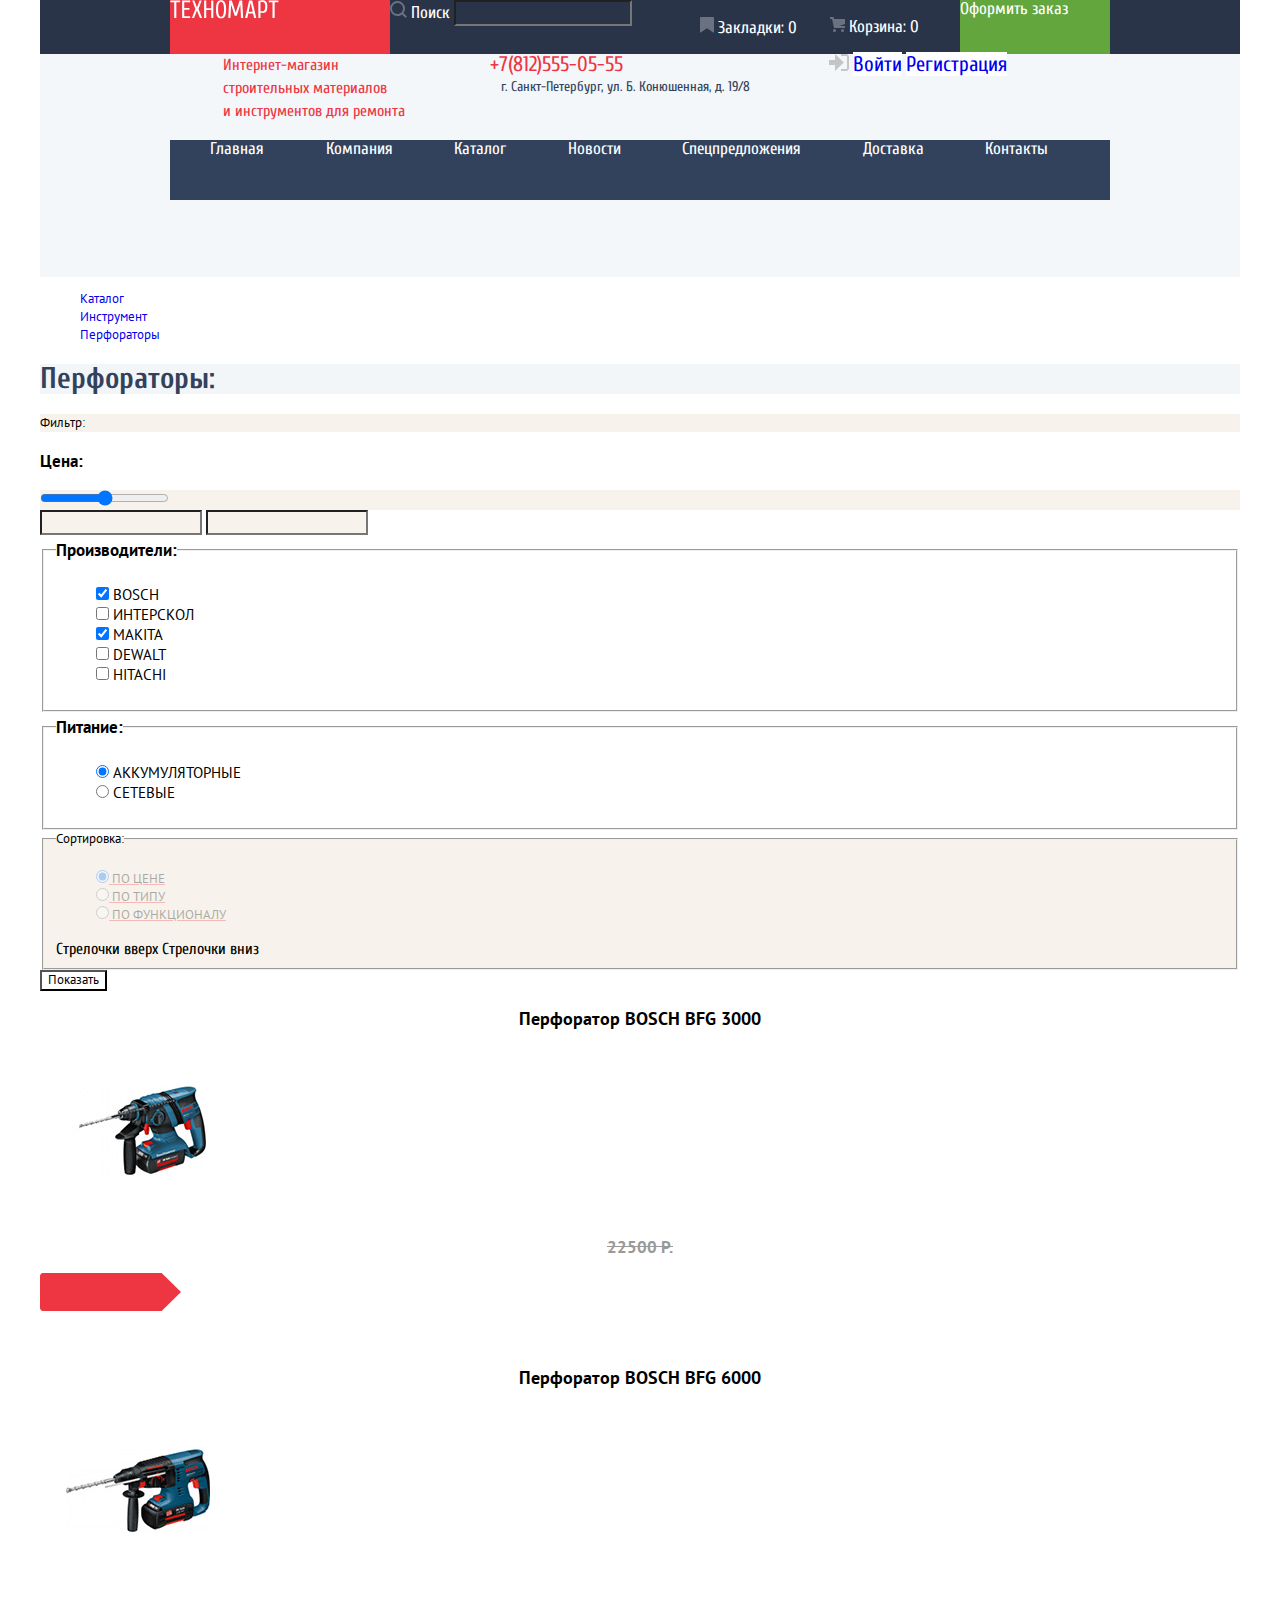
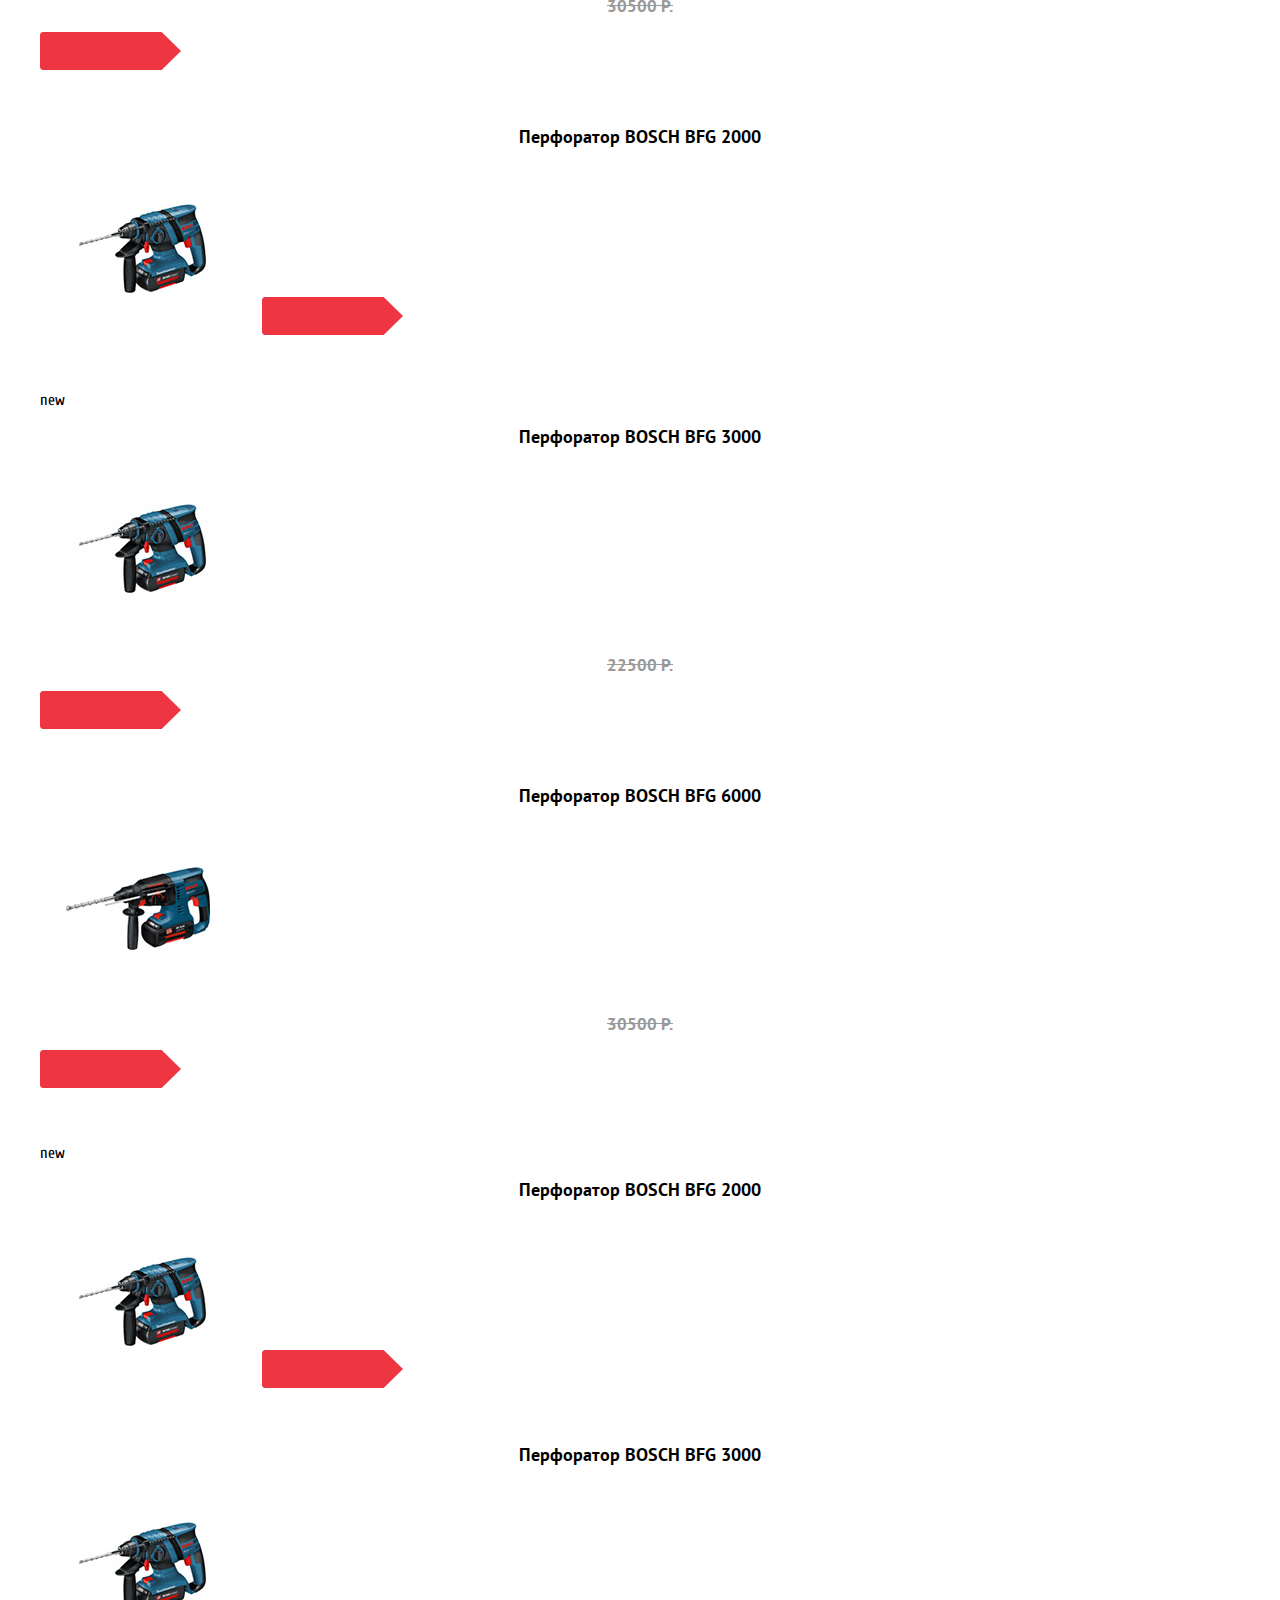
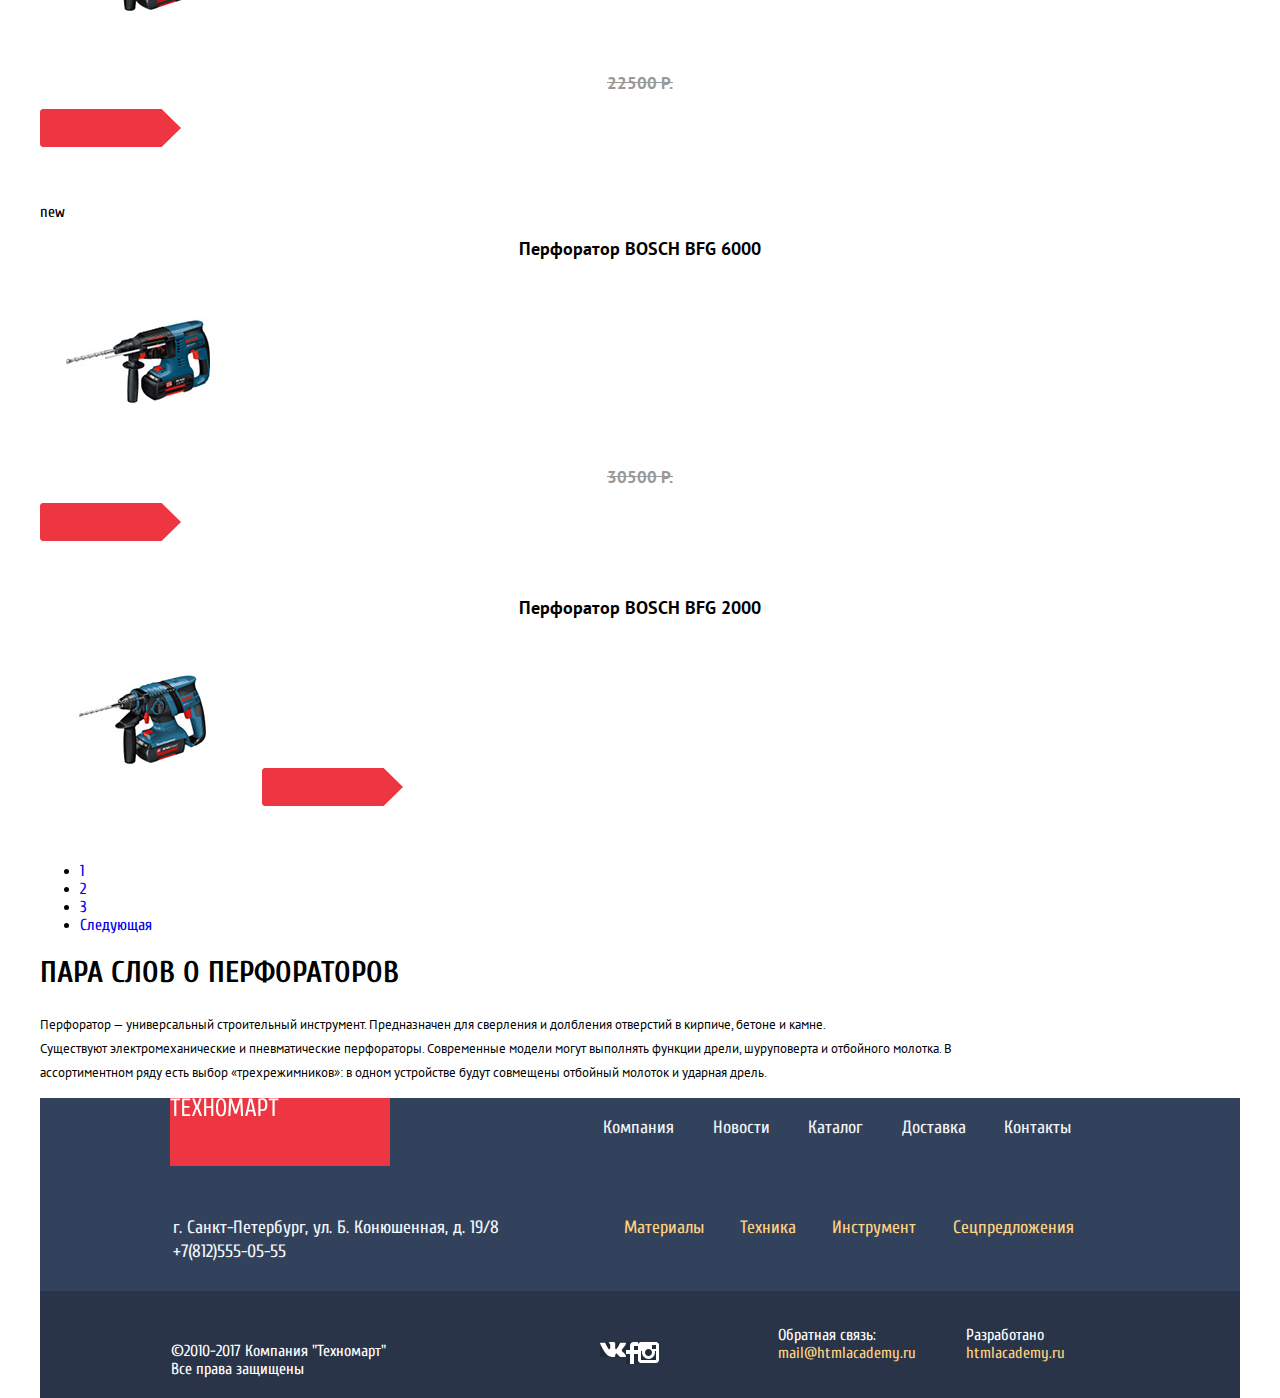
==== commit 036649d6: "Начала делать сетку" ====
--- a/catalog.html
+++ b/catalog.html
@@ -12,47 +12,54 @@
        <header class="head">
           
         <section class="top_section">
-          <a class="logo" href="#"><img src="/img/logo-technomart.svg" alt="Логотип Техномарт"></a>
+          <div class="logo_header">
+              <a href="index.html"><img src="/img/logo-technomart.svg" alt="Логотип Техномарт" class="logo"></a>
+          </div>
             
+          <div class="search_header">
             <svg class="icon1" xmlns="http://www.w3.org/2000/svg" width="17" height="17" viewBox="0 0 17 17">
             <path d="M17 15.586l-3.542-3.542A7.465 7.465 0 0 0 15 7.5 7.5 7.5 0 1 0 7.5 15c1.71 0 3.282-.579 4.544-1.542L15.586 17 17 15.586zM2 7.5C2 4.467 4.467 2 7.5 2 10.532 2 13 4.467 13 7.5c0 3.032-2.468 5.5-5.5 5.5A5.506 5.506 0 0 1 2 7.5z"/>
             </svg>
-
-          <p>Поиск</p>
-          <input class="search" type="text">
-                
-          <ul>
-            <li>
+            <span>Поиск</span>
+            <input class="search" type="text">
+          </div>
+            
+          <div class="list_header">
+            <ul>
+            <li class="list_items_header">
                 <svg class="icon1" xmlns="http://www.w3.org/2000/svg" width="14" height="16" viewBox="0 0 14 16">
                 <path d="M14 15c0 .55-.368.741-.818.426l-5.363-3.765c-.45-.315-1.187-.315-1.637 0L.818 15.426C.368 15.741 0 15.55 0 15V1c0-.55.45-1 1-1h12c.55 0 1 .45 1 1v14z"/>
                 </svg>
-                <a class="dop_window" href="#">Закладки</a>
+                <a class="dop_window" href="#">Закладки: 0</a>
             </li>
-            <li>
+            <li class="list_items_header">
                 <svg class="icon1" xmlns="http://www.w3.org/2000/svg" width="15" height="15" viewBox="0 0 15 15">
                 <circle cx="4.5" cy="13.5" r="1.5"/>
                 <circle cx="12.5" cy="13.5" r="1.5"/>
                 <path d="M15 2H4.07l-.422-2H0v2h2.031l1.985 9H15V9H9.441L15 6.951z"/>
                 </svg>
-                <a class="dop_window" href="#">Корзина</a>
+                <a class="dop_window" href="#">Корзина: 0</a>
             </li>
-          </ul>
-          <a class="button_buy" href="#">Оформить заказ</a>
+            </ul>
+          </div>
+          <div class="buy_header">
+            <a href="#">Оформить заказ</a>
+          </div>
         </section>
          
-        <section> 
-            <p class="text">
+        <section class="info_header"> 
+            <div class="text">
               Интернет-магазин<br>
               строительных материалов<br>
               и инструментов для ремонта
-            </p>
-
-            <div>
-            <div class="phone">+7(812)555-05-55<br></div>
-            <div class="adress">г. Санкт-Петербург, ул. Б. Конюшенная, д. 19/8</div>
-            </div>
-
-            <div>
+            </div>
+
+            <div class="contacts_header">
+                <div class="phone">+7(812)555-05-55<br></div>
+                <div class="adress">г. Санкт-Петербург, ул. Б. Конюшенная, д. 19/8</div>
+            </div>
+
+            <div class="login_header">
             <svg class="icon_login" xmlns="http://www.w3.org/2000/svg" width="20" height="17" viewBox="0 0 20 17">
             <path d="M14.875 8.5L6 0v6H0v5h6v6z"/>
             <path d="M16.986 15.01h-5.027V17h5.027c2.178 0 3.004-1.81 3.029-3.026V3.028C19.99 1.811 19.164 0 16.986 0h-5.027v1.99h5.027c.839 0 .992.681 1.01 1.057v10.904c-.017.376-.171 1.059-1.01 1.059z"/>
@@ -62,8 +69,7 @@
             </div>
         </section>
              
-        <section>
-          <nav>
+        <section class="navigation_header">
             <ul class="navigation">
               <li class="nav_item"><a href="index.html">Главная</a></li>
               <li class="nav_item"><a href="#">Компания</a></li>
@@ -73,7 +79,6 @@
               <li class="nav_item"><a href="#">Доставка</a></li>
               <li class="nav_item"><a href="#">Контакты</a></li>
             </ul>
-          </nav>
         </section>
           
       </header>
@@ -288,8 +293,11 @@
       </main>
       
       <footer class="foot">
-        <section>
-             <a class="logo" href="index.html"><img src="/img/logo-technomart.svg" alt="Логотип Техномарт"></a>
+        <section class="menu_footer">
+            <div class="logo_header">
+              <a href="index.html"><img src="/img/logo-technomart.svg" alt="Логотип Техномарт" class="logo"></a>
+            </div>
+            
             <ul class="footer_navigation_1">
               <li><a href="#">Компания</a></li>
               <li><a href="#">Новости</a></li>
@@ -299,7 +307,7 @@
             </ul>
         </section>
           
-        <section>
+        <section class="menu_footer_2">
             <p class="footer_contacts">
               г. Санкт-Петербург, ул. Б. Конюшенная, д. 19/8<br>
               +7(812)555-05-55
@@ -325,11 +333,11 @@
                 <li><a href="#"><img class="social_icon" src="img/insta-icon.svg" alt="Инстаграм"></a></li>   
               </ul>
             </div>
-            <div>
+            <div class="info_footer1">
               <div class="dop_info">Обратная связь:</div>
               <div class="dop_info_link">mail@htmlacademy.ru</div>
             </div>
-            <div>
+            <div class="info_footer2">
              <div class="dop_info">Разработано</div>
               <a class="dop_info_link" href="https://htmlacademy.ru/intensive/htmlcss">htmlacademy.ru</a>
             </div>
--- a/css/style.css
+++ b/css/style.css
@@ -5,12 +5,15 @@
 
 body
 {
-    padding: 0;
-    margin: 0;
+    width: 1200px;
+    box-sizing: border-box;
     font-family: "Cuprum", sans-serif;
     color: #000000;
     font-size: 16px;
     line-height: 18px;
+    margin-left: auto;
+    margin-right: auto;
+
 }
 
 .head 
@@ -25,10 +28,12 @@
 
 .top_section
 {
-   background-color: #293449;
-   font-size: 17px;
-   color: #ffffff;
-   list-style: none;
+  width: 1200px;
+  background-color: #293449;
+  font-size: 17px;
+  color: #ffffff;
+  display: flex;
+  min-height: 42px;
 }
 
 .top_section ul
@@ -53,6 +58,84 @@
     color: #white-60;
 }
 
+.logo_header
+{
+    box-sizing: border-box;
+    background-color: #ee3643;
+    width: 220px;
+    margin-left: 130px;
+}
+
+.logo_header:hover
+{
+    background-color: #ca2c37;
+}
+
+.logo_header:active
+{
+    background-color: #ba2732
+}
+
+.search_header
+{
+    width: 270px;
+}
+
+.list_header
+{
+    width: 300px;
+}
+
+.list_header ul
+{
+    display: flex;
+}
+
+.list_items_header
+{
+    width: 150px;
+}
+.buy_header
+{
+    width: 150px;   
+    background-color: #63a63e;
+    color: #ffffff;
+}
+
+.buy_header:hover
+{
+    background-color: #5fbb2d;
+}
+
+.buy_header:active
+{
+    opacity: 50%;
+    background-color: #518534;
+}
+
+.info_header
+{
+    display: flex;
+}
+
+.contacts_header
+{
+    box-sizing: border-box;
+    margin-left: 71px;
+    width: 270px;
+}
+
+.login_header
+{
+    box-sizing: border-box;
+    width: 281px;
+    margin-left: 69px;
+}
+
+.navigation_header
+{
+    
+}
 .dop_window:active
 {
     background-color: #161d29;
@@ -73,32 +156,6 @@
 .icon1:active
 {
     opacity: 50%;
-}
-
-.button_buy:hover
-{
-    background-color: #5fbb2d;
-}
-
-.button_buy:active
-{
-    opacity: 50%;
-    background-color: #518534;
-}
-
-.logo
-{
-    background-color: #ee3643;
-}
-
-.logo:hover
-{
-    background-color: #ca2c37;
-}
-
-.logo:active
-{
-    background-color: #ba2732
 }
 
 .top_section a
@@ -169,6 +226,20 @@
     background-color: #32425c;
     list-style: none;
     text-decoration: none;
+    display: flex;
+    box-sizing: border-box;
+    height: 60px;
+}
+.navigation_header
+{
+    box-sizing: border-box;
+    padding-bottom: 60px;
+    width: 940px;
+    margin-left: 130px;
+}
+.navigation li
+{
+    flex-grow: 1;
 }
 
 .nav_item:hover
@@ -189,9 +260,12 @@
 
 .text
 {
+    box-sizing: border-box;
     color: #ee3643;
     font-weight: italic;
     line-height: 23px;
+    width: 196px;
+    margin-left: 183px;
 }
 
 
@@ -474,6 +548,48 @@
 }
 
 
+
+.container
+{
+    display: flex;
+    box-sizing: border-box;
+    width: 940px;
+    margin-left: 130px;
+    margin-bottom: 86px;
+    margin-top: 82px;
+}
+
+.about_company
+{
+    width: 519px;
+}
+
+.main_contacts
+{
+    width: 300px;
+    margin-left: 121px;
+}
+
+
+
+.menu_footer
+{
+   display: flex;
+   box-sizing: border-box;
+    height: 68px;
+}
+
+.menu_footer_2
+{
+   display: flex;
+   box-sizing: border-box;  
+   margin-left: 133px;
+   width: 937px;
+    padding-top: 32px;
+    padding-bottom: 53px;
+    height: 125px;
+}
+
 .foot
 {
     background-color: #32425c;
@@ -481,14 +597,23 @@
 
 .footer_navigation_1
 {
+    display: flex;
+    box-sizing: border-box;
     font-size: 18px;
     line-height: 24px;
     list-style: none;
+    width: 547px;
+    margin-left: 173px;
 }
 
 .footer_navigation_1 a
 {
     color: #f1f5f7;
+}
+
+.footer_navigation_1 li
+{
+    flex-grow: 1;
 }
 
 .footer_navigation_1 a:hover,
@@ -510,6 +635,16 @@
     font-size: 18px;
     line-height: 24px;
     list-style: none;
+    box-sizing: border-box;
+    margin-left: 83px;
+    display: flex;
+    width: 530px;
+    
+}
+
+.footer_navigation_2 li
+{
+    flex-grow: 1;
 }
 
 .footer_navigation_2 a
@@ -522,6 +657,7 @@
     color: #f3f7f9;
     font-size: 18px;
     line-height: 24px;
+    width: 330px;
 }
 
 .social_icon
@@ -537,12 +673,21 @@
 
 .bottom_section
 {
+    box-sizing: border-box;
     background-color: #293449;
+    display: flex;
+    padding-left: 131px;
+    padding-right: 130px;
+    padding-top: 35px;
+    padding-bottom: 30px;
+    width: 1200px;
+    height: 107px;
 }
 
 .copyright
 {
     color: #ffffff;
+    width: 228px;
 }
 
 .dop_info
@@ -552,7 +697,9 @@
 
 .social
 {
+    display: flex;
     list-style: none;
+    margin-left: 161px;
 }
 
 .dop_info_link
@@ -568,4 +715,16 @@
 .dop_info_link:active
 {
     color: #ee3643;
+}
+
+.info_footer1
+{
+    margin-left: 119px;
+    width: 135px;
+}
+
+.info_footer2
+{
+    width: 96px;
+    margin-left: 53px;
 }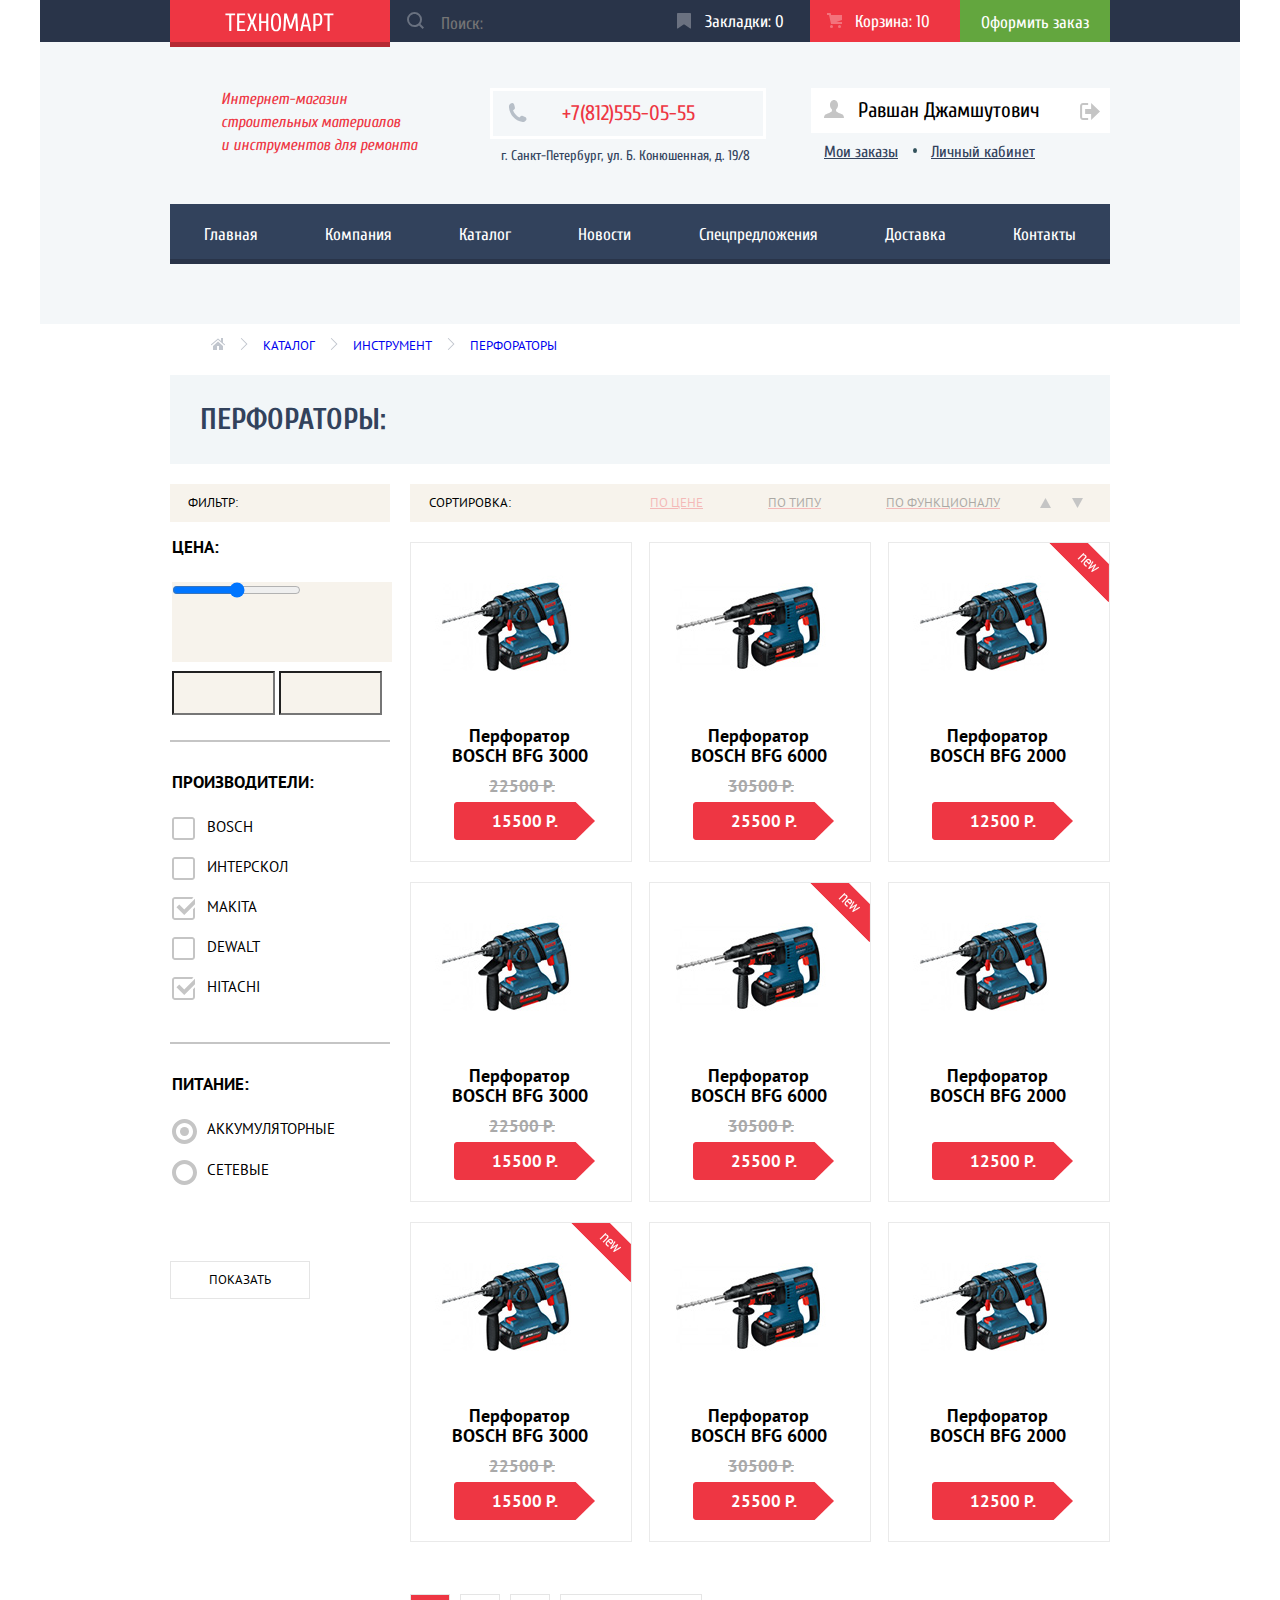
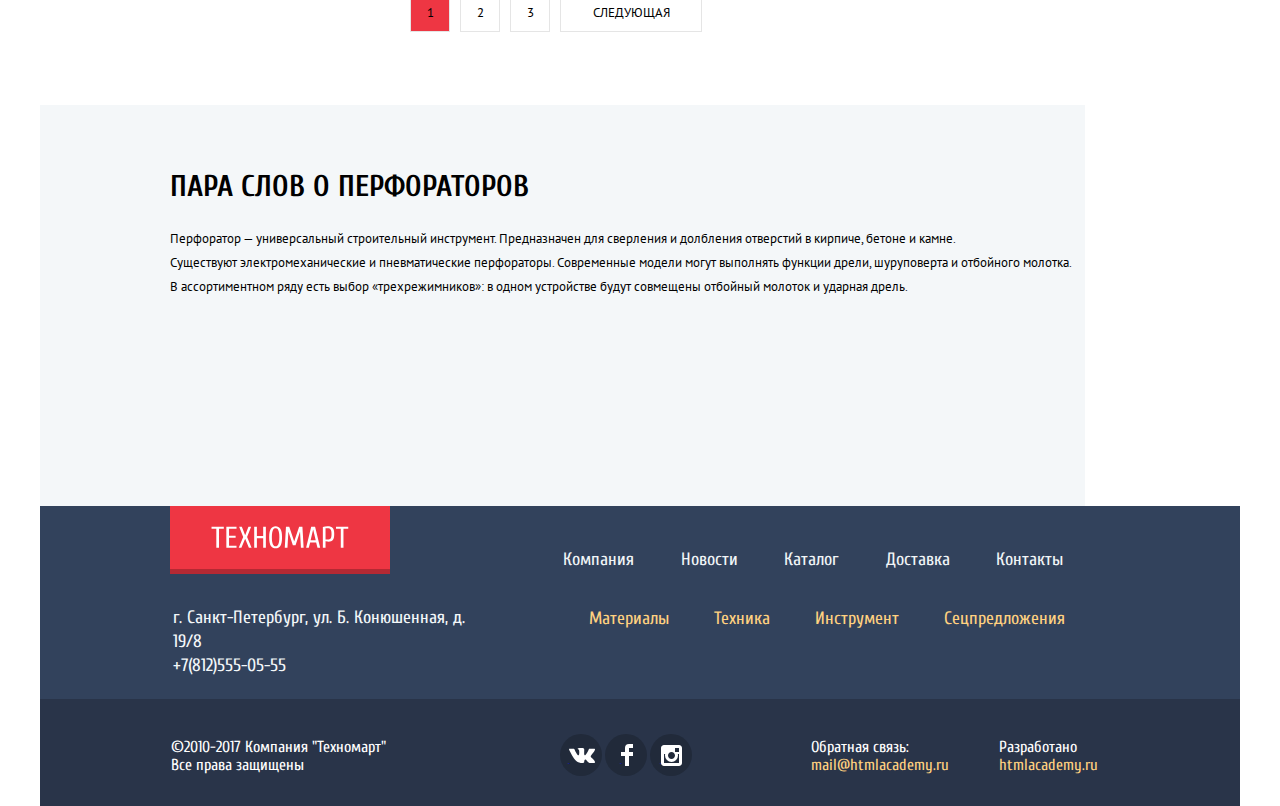
==== commit 5886a0e7: "Final" ====
--- a/catalog.html
+++ b/catalog.html
@@ -17,28 +17,17 @@
           </div>
             
           <div class="search_header">
-            <svg class="icon1" xmlns="http://www.w3.org/2000/svg" width="17" height="17" viewBox="0 0 17 17">
-            <path d="M17 15.586l-3.542-3.542A7.465 7.465 0 0 0 15 7.5 7.5 7.5 0 1 0 7.5 15c1.71 0 3.282-.579 4.544-1.542L15.586 17 17 15.586zM2 7.5C2 4.467 4.467 2 7.5 2 10.532 2 13 4.467 13 7.5c0 3.032-2.468 5.5-5.5 5.5A5.506 5.506 0 0 1 2 7.5z"/>
-            </svg>
-            <span>Поиск</span>
-            <input class="search" type="text">
+            <svg class="search_icon" xmlns="http://www.w3.org/2000/svg" width="17" height="17" viewBox="0 0 17 17"><path fill="#ffffff" opacity="0.3" d="M17 15.586l-3.542-3.542A7.465 7.465 0 0 0 15 7.5 7.5 7.5 0 1 0 7.5 15c1.71 0 3.282-.579 4.544-1.542L15.586 17 17 15.586zM2 7.5C2 4.467 4.467 2 7.5 2 10.532 2 13 4.467 13 7.5c0 3.032-2.468 5.5-5.5 5.5A5.506 5.506 0 0 1 2 7.5z"/></svg>
+            <input class="search" type="text" placeholder="Поиск:">
           </div>
             
           <div class="list_header">
             <ul>
-            <li class="list_items_header">
-                <svg class="icon1" xmlns="http://www.w3.org/2000/svg" width="14" height="16" viewBox="0 0 14 16">
-                <path d="M14 15c0 .55-.368.741-.818.426l-5.363-3.765c-.45-.315-1.187-.315-1.637 0L.818 15.426C.368 15.741 0 15.55 0 15V1c0-.55.45-1 1-1h12c.55 0 1 .45 1 1v14z"/>
-                </svg>
-                <a class="dop_window" href="#">Закладки: 0</a>
+            <li>
+                <a href="#" class="saved_header" >Закладки: 0</a>
             </li>
-            <li class="list_items_header">
-                <svg class="icon1" xmlns="http://www.w3.org/2000/svg" width="15" height="15" viewBox="0 0 15 15">
-                <circle cx="4.5" cy="13.5" r="1.5"/>
-                <circle cx="12.5" cy="13.5" r="1.5"/>
-                <path d="M15 2H4.07l-.422-2H0v2h2.031l1.985 9H15V9H9.441L15 6.951z"/>
-                </svg>
-                <a class="dop_window" href="#">Корзина: 0</a>
+            <li>
+                <a href="#" class="full_basket_header" >Корзина: 10</a>
             </li>
             </ul>
           </div>
@@ -49,35 +38,42 @@
          
         <section class="info_header"> 
             <div class="text">
-              Интернет-магазин<br>
-              строительных материалов<br>
-              и инструментов для ремонта
+              <i>Интернет-магазин</i><br>
+              <i>строительных материалов</i><br>
+              <i>и инструментов для ремонта</i>
             </div>
 
             <div class="contacts_header">
-                <div class="phone">+7(812)555-05-55<br></div>
+                <div class="phone">
+                    <span>+7(812)555-05-55</span><br>
+                </div>
                 <div class="adress">г. Санкт-Петербург, ул. Б. Конюшенная, д. 19/8</div>
             </div>
 
-            <div class="login_header">
-            <svg class="icon_login" xmlns="http://www.w3.org/2000/svg" width="20" height="17" viewBox="0 0 20 17">
-            <path d="M14.875 8.5L6 0v6H0v5h6v6z"/>
-            <path d="M16.986 15.01h-5.027V17h5.027c2.178 0 3.004-1.81 3.029-3.026V3.028C19.99 1.811 19.164 0 16.986 0h-5.027v1.99h5.027c.839 0 .992.681 1.01 1.057v10.904c-.017.376-.171 1.059-1.01 1.059z"/>
-            </svg>
-              <a class="button_login" href="#">Войти</a>
-              <a class="button_login" href="#">Регистрация</a>
+            <div class="login">
+            <div class="login_header_in">
+                <a href="#" class="icon_login_user"><svg xmlns="http://www.w3.org/2000/svg" width="20" height="18" viewBox="0 0 20 18"><path fill="#c5c5c5" d="M17.881 14.166c-2.144-.735-4.256-1.666-5.207-2.39-.657-.501-.77-1.618-.517-2.415 1.118-.903 1.864-2.477 1.864-4.278C14.021 2.276 12.221 0 10 0S5.979 2.276 5.979 5.083c0 1.801.746 3.374 1.863 4.277.253.798.141 1.915-.517 2.416-.95.724-3.063 1.654-5.207 2.39S0 18 0 18h20s.025-3.099-2.119-3.834z"/></svg></a>
+                <a class="name" href="#">Равшан Джамшутович</a>
+                <a href="#"><svg class="icon_login_out" xmlns="http://www.w3.org/2000/svg" width="21" height="17" viewBox="0 0 21 17"><g fill="#c5c5c5"> <path d="M21 8.5L12.125 0v6h-6v5h6v6z"/><path d="M3.106 13.952V3.048c.018-.376.171-1.057 1.01-1.057h5.027V0H4.116C1.938 0 1.112 1.81 1.087 3.027v10.946C1.112 15.189 1.938 17 4.116 17h5.027v-1.99H4.116c-.839 0-.992-.683-1.01-1.058z"/></g></svg></a>
+            </div>
+                <div class="break_login"></div>
+              <div class="login_options">
+                  <div><a href="#">Мои заказы</a></div>
+                  <div class="dot"></div>
+                  <div><a href="#">Личный кабинет</a></div>
+              </div>
             </div>
         </section>
              
         <section class="navigation_header">
             <ul class="navigation">
-              <li class="nav_item"><a href="index.html">Главная</a></li>
-              <li class="nav_item"><a href="#">Компания</a></li>
-              <li class="nav_item"><a href="catalog.html">Каталог</a></li>
-              <li class="nav_item"><a href="#">Новости</a></li>
-              <li class="nav_item"><a href="#">Спецпредложения</a></li>
-              <li class="nav_item"><a href="#">Доставка</a></li>
-              <li class="nav_item"><a href="#">Контакты</a></li>
+              <li><a href="index.html">Главная</a></li>
+              <li><a href="#">Компания</a></li>
+              <li><a href="catalog.html">Каталог</a></li>
+              <li><a href="#">Новости</a></li>
+              <li><a href="#">Спецпредложения</a></li>
+              <li><a href="#">Доставка</a></li>
+              <li><a href="#">Контакты</a></li>
             </ul>
         </section>
           
@@ -86,216 +82,252 @@
       <main>          
         <div>
             <ul class="catalog_list">
+              <li><img src="../img/icon-home.svg"></li>
+              <li><img class="right_arrow" src="../img/icon-right-small.svg"></li>
               <li><a href="#">Каталог</a></li>
+              <li><img class="right_arrow" src="../img/icon-right-small.svg"></li>
               <li><a href="#">Инструмент</a></li>  
+              <li><img class="right_arrow" src="../img/icon-right-small.svg"></li>
               <li><a href="#">Перфораторы</a></li>  
             </ul>
         </div>
           
+        <h1 class="title_1">Перфораторы:</h1>
+          
+    <div class="main_content_catalog">
+        
+        <aside class="options">
+        <div class="filter_background top_filter">Фильтр:</div>
+        <form method="get" action="#">
+            <fieldset>
+                <legend class="filter_title">Цена:</legend>
+                <div class="filter_background filter_price_range"><input type="range"></div>
+                <input class="filter_background filter_price" type="number">
+                <input class="filter_background filter_price" type="number">
+            </fieldset>
+            
+            <div class="divider"></div>
+            
+            <fieldset>
+                <legend class="filter_title">Производители:</legend>
+                <ul class="filter_item">
+                    <li>
+                        <label class="label">
+                            <input class="checkbox" type="checkbox">
+                        <span class="checkbox_item"></span>BOSCH
+                        </label>
+                    </li>
+                    <li>
+                        <label class="label">
+                        <input class="checkbox" type="checkbox">
+                            <span class="checkbox_item"></span>ИНТЕРСКОЛ
+                        </label>
+                    </li>
+                    <li>
+                        <label class="label">
+                            <input class="checkbox" type="checkbox" checked>
+                        <span class="checkbox_item"></span>MAKITA
+                        </label>
+                    </li>
+                    <li>
+                        <label class="label">
+                            <input class="checkbox" type="checkbox">
+                        <span class="checkbox_item"></span>DEWALT
+                        </label>
+                    </li>
+                    <li>
+                        <label class="label">
+                            <input class="checkbox" type="checkbox" checked>
+                        <span class="checkbox_item"></span>HITACHI
+                        </label>
+                    </li>
+                </ul>
+            </fieldset>
+            
+            <div class="divider"></div>
+            
+            <fieldset>
+                <legend class="filter_title">Питание:</legend>
+                <ul class="filter_item">
+                    <li>
+                        <label class="label">
+                            <input class="radio" type="radio" name="питание" value="Аккумуляторные" checked>
+                            <span class="radio_item"></span>
+                            АККУМУЛЯТОРНЫЕ
+                        </label>
+                    </li>
+
+                    <li>
+                        <label class="label">
+                            <input class="radio" type="radio" name="питание" value="Сетевые">
+                            <span class="radio_item"></span>
+                            СЕТЕВЫЕ
+                        </label>
+                    </li>
+                </ul>
+            </fieldset>
+
+        <button class="button_show" type="submit">Показать</button>
+        </form>
+        </aside>
+
         <div>
-            <h1 class="title_1">Перфораторы:</h1>
-            <aside>
-            <p class="filter_background filter_text">Фильтр:</p>
-            <form method="get" action="#">
+            <div class="section_sorting filter_background">
+                <div class="top_sorting">Сортировка:
+                    <div class="filter_item1">
+                        <input type="radio" style="display: none" name="сортировка" value="price" id="filter-price" checked>
+                        <label for="filter-price">
+                            ПО ЦЕНЕ
+                        </label>
+                    </div>
+
+                    <div class="filter_item1">
+                        <input type="radio" style="display: none" name="сортировка" value="type" id="filter-type">
+                        <label class="sorting_item" for="filter-type">
+                            ПО ТИПУ
+                        </label>
+                    </div>
+
+                    <div class="filter_item1">
+                        <input type="radio" style="display: none" name="сортировка" value="function" id="filter-function">
+                        <label for="filter-function">
+                            ПО ФУНКЦИОНАЛУ
+                        </label>
+                    </div>
+                
+
+                <img class="icon_up" src="../img/icon-up-dir.svg">
+                <img class="icon_down" src="../img/icon-down-dir.svg">
+                </div>
+            </div>
+
+            <div class="catalog_item">
+                <div class="item">
+                  <h3>Перфоратор BOSCH BFG 3000</h3>
+                <div class="actions">
+                    <a href="#" class="buy">Купить</a>
+                    <a href="#" class="bookmark">В закладки</a>
+                    </div>
+                  <a><img src="../img/item-image2000.jpg" alt="перфоратор BOSCH2"></a>
+                  <p class="price1"><del>22500 Р.</del></p>
+                  <a class="price_new">15500 Р.</a>
+            </div>
+
+                <div class="item">
+                  <h3>Перфоратор BOSCH BFG 6000</h3>
+                <div class="actions">
+                    <a href="#" class="buy">Купить</a>
+                    <a href="#" class="bookmark">В закладки</a>
+                    </div>
+                  <a><img src="../img/item-image6000.jpg" alt="перфоратор BOSCH3"></a>
+                  <p class="price1"><del>30500 Р.</del></p>
+                  <a class="price_new">25500 Р.</a>
+                </div>
+
+                <div class="item">
+                  <h3>Перфоратор BOSCH BFG 2000</h3>
+                <div class="actions">
+                    <a href="#" class="buy">Купить</a>
+                    <a href="#" class="bookmark">В закладки</a>
+                    </div>
+                  <a><img src="../img/item-image2000.jpg" alt="перфоратор BOSCH4"></a>
+                  <a class="price_new">12500 Р.</a>
+                  <span class="new"></span>
+                </div>
+
+                <div class="break"></div>
+
+                <div class="item">
+                  <h3>Перфоратор BOSCH BFG 3000</h3>
+                <div class="actions">
+                    <a href="#" class="buy">Купить</a>
+                    <a href="#" class="bookmark">В закладки</a>
+                    </div>
+                  <a><img src="../img/item-image2000.jpg" alt="перфоратор BOSCH2"></a>
+                  <p class="price1"><del>22500 Р.</del></p>
+                  <a class="price_new">15500 Р.</a>
+            </div>
+
+                <div class="item">
+                  <h3>Перфоратор BOSCH BFG 6000</h3>
+                <div class="actions">
+                    <a href="#" class="buy">Купить</a>
+                    <a href="#" class="bookmark">В закладки</a>
+                    </div>
+                  <a><img src="../img/item-image6000.jpg" alt="перфоратор BOSCH3"></a>
+                  <p class="price1"><del>30500 Р.</del></p>
+                  <a class="price_new">25500 Р.</a>
+                <span class="new"></span>
+            </div>
+
+                <div class="item">
+                  <h3>Перфоратор BOSCH BFG 2000</h3>
+                <div class="actions">
+                    <a href="#" class="buy">Купить</a>
+                    <a href="#" class="bookmark">В закладки</a>
+                    </div>
+                  <a><img src="../img/item-image2000.jpg" alt="перфоратор BOSCH4"></a>
+                  <a class="price_new">12500 Р.</a>
+                </div>
+
+                <div class="break"></div>
+
+                <div class="item">
+                  <h3>Перфоратор BOSCH BFG 3000</h3>
+                <div class="actions">
+                    <a href="#" class="buy">Купить</a>
+                    <a href="#" class="bookmark">В закладки</a>
+                    </div>
+                  <a><img src="../img/item-image2000.jpg" alt="перфоратор BOSCH2"></a>
+                  <p class="price1"><del>22500 Р.</del></p>
+                  <a class="price_new">15500 Р.</a>
+                  <span class="new"></span>
+            </div>
+
+                <div class="item">
+                  <h3>Перфоратор BOSCH BFG 6000</h3>
+                <div class="actions">
+                    <a href="#" class="buy">Купить</a>
+                    <a href="#" class="bookmark">В закладки</a>
+                    </div>
+                  <a><img src="../img/item-image6000.jpg" alt="перфоратор BOSCH3"></a>
+                  <p class="price1"><del>30500 Р.</del></p>
+                  <a class="price_new">25500 Р.</a>
+            </div>
+
+                <div class="item">
+                  <h3>Перфоратор BOSCH BFG 2000</h3>
+                <div class="actions">
+                    <a href="#" class="buy">Купить</a>
+                    <a href="#" class="bookmark">В закладки</a>
+                    </div>
+                  <a><img src="../img/item-image2000.jpg" alt="перфоратор BOSCH4"></a>
+                  <a class="price_new">12500 Р.</a>
+                </div>
+               
                 <div>
-                    <h2 class="filter_title">Цена:</h2>
-                    <div class="filter_background"><input type="range"></div>
-                    <input class="filter_background" type="number">
-                    <input class="filter_background" type="number">
-                </div>
-                
-                
-                <fieldset>
-                    <legend class="filter_title">Производители:</legend>
-                    <ul class="filter_item">
-                        <li>
-                            <input type="checkbox" name="bosch" id="filter-bosch" checked>
-                            <label for="filter-bosch">
-                            BOSCH
-                            </label>
-                        </li>
-                        <li>
-                            <input type="checkbox" name="interskol" id="filter-interskol">
-                            <label for="filter-interskol">
-                            ИНТЕРСКОЛ
-                            </label>
-                        </li>
-                        <li>
-                            <input type="checkbox" name="makita" id="filter-makita" checked>
-                            <label for="filter-makita">
-                            MAKITA
-                            </label>
-                        </li>
-                        <li>
-                            <input type="checkbox" name="dewalt" id="filter-dewalt">
-                            <label for="filter-dewalt">
-                            DEWALT
-                            </label>
-                        </li>
-                        <li>
-                            <input type="checkbox" name="hitachi" id="filter-hitachi">
-                            <label for="filter-hitachi">
-                            HITACHI
-                            </label>
-                        </li>
+                    <ul class="pages_numbers">
+                        <li class="page"><a href="#">1</a></li>
+                        <li class="page"><a href="#">2</a></li>
+                        <li class="page"><a href="#">3</a></li>
+                        <li class="page_next"><a href="#">Следующая</a></li>
                     </ul>
-                </fieldset>
-
-                <fieldset>
-                    <legend class="filter_title">Питание:</legend>
-                    <ul class="filter_item">
-                        <li>
-                            <input type="radio" name="Питание" value="Аккумуляторные" id="filter-akum" checked>
-                            <label for="filter-akum">
-                            АККУМУЛЯТОРНЫЕ
-                            </label>
-                        </li>
-                        
-                        <li>
-                            <input type="radio" name="Питание" value="Сетевые" id="filter-set">
-                            <label for="filter-set">
-                            СЕТЕВЫЕ
-                            </label>
-                        </li>
-                    </ul>
-                </fieldset>
-                
-                <fieldset class="filter_background">
-                    <legend class="filter_text">Сортировка:</legend>
-                    <ul class="filter_item1">
-                        <li>
-                            <input type="radio" name="сортировка" value="price" id="filter-price" checked>
-                            <label for="filter-price">
-                                ПО ЦЕНЕ
-                            </label>
-                        </li>
-                        
-                        <li><input type="radio" name="сортировка" value="type" id="filter-type">
-                            <label for="filter-type">
-                                ПО ТИПУ
-                            </label>
-                        </li>
-                        
-                        <li>
-                            <input type="radio" name="сортировка" value="function" id="filter-function">
-                            <label for="filter-function">
-                                ПО ФУНКЦИОНАЛУ
-                            </label>
-                        </li>
-                    </ul>
-                    
-                    <span>Стрелочки вверх</span>
-                    <span>Стрелочки вниз</span>
-                </fieldset>
-               
-            <button class="button_show" type="submit">Показать</button>
-            </form>
-            </aside>
-            
-            <div class="catalog_item">
-                <div class="item">
-                  <h3>Перфоратор BOSCH BFG 3000</h3>
-                  <a><img src="/img/item3000.jpg" alt="перфоратор BOSCH1"></a>
-                  <p class="price"><del>22500 Р.</del></p>
-                  <img src="img/item-button.svg" alt="Иконка новой цены">
-                  <p class="price_new">15500 Р.</p>
-                </div>
-
-                <div class="item">
-                  <h3>Перфоратор BOSCH BFG 6000</h3>
-                  <a><img src="/img/item6000.jpg" alt="перфоратор BOSCH2"></a>
-                  <p class="price"><del>30500 Р.</del></p>
-                  <img src="img/item-button.svg" alt="Иконка новой цены">
-                  <p class="price_new">25500 Р.</p>
-                </div>
-
-                <div class="item">
-                  <h3>Перфоратор BOSCH BFG 2000</h3>
-                  <a><img src="/img/item2000.jpg" alt="перфоратор BOSCH3"></a>
-                  <img src="img/item-button.svg" alt="Иконка новой цены">
-                  <p class="price_new">12500 Р.</p>
-                  <span>new</span>
-                </div>
-                
-                <div class="item">
-                  <h3>Перфоратор BOSCH BFG 3000</h3>
-                  <a><img src="/img/item3000.jpg" alt="перфоратор BOSCH1"></a>
-                  <p class="price"><del>22500 Р.</del></p>
-                  <img src="img/item-button.svg" alt="Иконка новой цены">
-                  <p class="price_new">15500 Р.</p>
-                </div>
-
-                <div class="item">
-                  <h3>Перфоратор BOSCH BFG 6000</h3>
-                  <a><img src="/img/item6000.jpg" alt="перфоратор BOSCH2"></a>
-                  <p class="price"><del>30500 Р.</del></p>
-                  <img src="img/item-button.svg" alt="Иконка новой цены">
-                  <p class="price_new">25500 Р.</p>
-                  <span>new</span>
-                </div>
-
-                <div class="item">
-                  <h3>Перфоратор BOSCH BFG 2000</h3>
-                  <a><img src="/img/item2000.jpg" alt="перфоратор BOSCH3"></a>
-                  <img src="img/item-button.svg" alt="Иконка новой цены">
-                  <p class="price_new">12500 Р.</p>
-                </div>
-                
-                <div class="item">
-                  <h3>Перфоратор BOSCH BFG 3000</h3>
-                  <a><img src="/img/item3000.jpg" alt="перфоратор BOSCH1"></a>
-                  <p class="price"><del>22500 Р.</del></p>
-                  <img src="img/item-button.svg" alt="Иконка новой цены">
-                  <p class="price_new">15500 Р.</p>
-                  <span>new</span>
-                </div>
-
-                <div class="item">
-                  <h3>Перфоратор BOSCH BFG 6000</h3>
-                  <a><img src="/img/item6000.jpg" alt="перфоратор BOSCH2"></a>
-                  <p class="price"><del>30500 Р.</del></p>
-                  <img src="img/item-button.svg" alt="Иконка новой цены">
-                  <p class="price_new">25500 Р.</p>
-                </div>
-
-                <div class="item">
-                  <h3>Перфоратор BOSCH BFG 2000</h3>
-                  <a><img src="/img/item2000.jpg" alt="перфоратор BOSCH3"></a>
-                  <img src="img/item-button.svg" alt="Иконка новой цены">
-                  <p class="price_new">12500 Р.</p>
-                </div>
-                <!--Если не наводить на перфоратор, то это выглядит так, иначе - две кнопки вместо картинки:)))-->
-                <div>
-                    <ul>
-                        <li><a href="#">1</a></li>
-                        <li><a href="#">2</a></li>
-                        <li><a href="#">3</a></li>
-                        <li><a href="#">Следующая</a></li>
-                    </ul>
                 </div>
              </div> 
-          </div>
-          
-        <article>
+        </div>
+    </div>      
+        
+        <article class="catalog_about">
             <h2 class="article_title">Пара слов о перфораторов</h2>
             <p class="article_text">Перфоратор — универсальный строительный инструмент. Предназначен для сверления и долбления отверстий в кирпиче, бетоне и камне.<br> 
-            Существуют электромеханические и пневматические перфораторы. Современные модели могут выполнять функции дрели, шуруповерта и отбойного молотка. В <br> 
-            ассортиментном ряду есть выбор «трехрежимников»: в одном устройстве будут совмещены отбойный молоток и ударная дрель.</p>
+            Существуют электромеханические и пневматические перфораторы. Современные модели могут выполнять функции дрели, шуруповерта и отбойного молотка.<br> В ассортиментном ряду есть выбор «трехрежимников»: в одном устройстве будут совмещены отбойный молоток и ударная дрель.</p>
           </article>
-          
-        <div class="form">
-          <div><img src="img/modal-check.svg" alt="Иконка галочка"></div>
-          <div><p>Товар добавлен в корзину!</p></div>
-          <div><a href="#">Оформить заказ</a></div>
-          <div><button>Продолжить покупки</button></div>
-          <div><button type="button"><img src="img/modal-close.svg" alt="Иконка закрытия окна"></button></div>
-        </div>
       </main>
       
       <footer class="foot">
         <section class="menu_footer">
-            <div class="logo_header">
-              <a href="index.html"><img src="/img/logo-technomart.svg" alt="Логотип Техномарт" class="logo"></a>
+            <div class="logo_footer">
+              <a href="index.html"><img src="../img/logo-technomart.svg" alt="Логотип Техномарт" class="logo"></a>
             </div>
             
             <ul class="footer_navigation_1">
@@ -322,26 +354,40 @@
         </section>
         
         <section class="bottom_section">
-            <p class="copyright">
+            <div class="copyright">
               ©2010-2017 Компания "Техномарт"<br>
               Все права защищены
-            </p>
+            </div>
             <div>
               <ul class="social">
-                <li><a href="#"><img class="social_icon" src="img/vk-icon.svg" alt="Вконтакте"></a></li>
-                <li><a href="#"><img class="social_icon" src="img/fb-icon.svg" alt="Фейсбук"></a></li>   
-                <li><a href="#"><img class="social_icon" src="img/insta-icon.svg" alt="Инстаграм"></a></li>   
+                <li><a href="#" class="social_icon"><span class="hidden">Вконтакте</span><svg xmlns="http://www.w3.org/2000/svg" width="26" height="15" viewBox="0 0 26 15"><path fill="#FFF" d="M16.138 11.51c.956-.309 2.18 2.04 3.483 2.939.978.681 1.727.534 1.727.534l3.473-.05s1.815-.112.957-1.554c-.071-.12-.503-1.069-2.585-3.022-2.177-2.043-1.882-1.712.739-5.244 1.597-2.153 2.236-3.468 2.036-4.028-.192-.539-1.365-.399-1.365-.399L20.69.713c-.381.001-.704.119-.851.515-.003.004-.621 1.666-1.445 3.079-1.741 2.989-2.436 3.148-2.724 2.961-.661-.433-.494-1.737-.494-2.664 0-2.897.432-4.105-.846-4.417-.427-.104-.739-.172-1.828-.182-1.392-.021-2.574 0-3.244.329-.445.223-.786.712-.579.74.26.035.843.16 1.155.586.401.552.389 1.789.389 1.789s.229 3.411-.54 3.834c-.528.29-1.25-.302-2.803-3.016-.793-1.388-1.392-2.922-1.392-2.922s-.116-.285-.326-.441c-.25-.185-.6-.244-.6-.244L.848.684S.29.7.085.946c-.182.218-.015.668-.015.668s2.909 6.881 6.203 10.347c3.02 3.182 6.452 2.971 6.452 2.971h1.555s.469-.054.709-.312c.224-.24.214-.691.214-.691s-.031-2.109.935-2.419z"/></svg></a></li>
+                  
+                <li><a href="#" class="social_icon"><span class="hidden">Фейсбук</span>
+                <svg xmlns="http://www.w3.org/2000/svg" width="12" height="22" viewBox="0 0 12 22"><path fill="#FFF" d="M12 4V0H8a4 4 0 0 0-4 4v4H0v4h4v10h4V12h4V8H8V4h4z"/></svg></a></li>
+                  
+                <li><a href="#" class="social_icon"><span class="hidden">Инстаграм</span><svg xmlns="http://www.w3.org/2000/svg" width="21" height="21" viewBox="0 0 21 21"><path fill="#FFF" d="M18 0H3C1.35 0 0 1.35 0 3v15c0 1.65 1.35 3 3 3h15c1.65 0 3-1.35 3-3V3c0-1.65-1.35-3-3-3zm-7.5 7c1.93 0 3.5 1.57 3.5 3.5S12.43 14 10.5 14 7 12.43 7 10.5 8.57 7 10.5 7zM18 18H3V9h1.181A6.504 6.504 0 0 0 4 10.5a6.5 6.5 0 1 0 13 0 6.45 6.45 0 0 0-.181-1.5H18v9zm0-11h-4V3h4v4z"/></svg></a></li> 
               </ul>
             </div>
             <div class="info_footer1">
               <div class="dop_info">Обратная связь:</div>
-              <div class="dop_info_link">mail@htmlacademy.ru</div>
+              <a href="#">mail@htmlacademy.ru</a>
             </div>
             <div class="info_footer2">
              <div class="dop_info">Разработано</div>
-              <a class="dop_info_link" href="https://htmlacademy.ru/intensive/htmlcss">htmlacademy.ru</a>
+              <a href="https://htmlacademy.ru/intensive/htmlcss">htmlacademy.ru</a>
             </div>
         </section>
       </footer>
+      
+      <section class="form_buy">
+          <div><img class="icon_modal" src="img/modal-check.svg" alt="Иконка галочка"></div>
+        <button class="close" type="button"><img src="img/modal-close.svg" alt="Иконка закрытия окна"></button>
+          <p>Товар добавлен в корзину!</p>
+          <div class="buttons_modal">
+              <div><a href="#">Оформить заказ</a></div>
+              <div><button class="continue_buy">Продолжить покупки</button></div>
+            </div>
+        </section>
+      
   </body>
 </html>
--- a/css/style.css
+++ b/css/style.css
@@ -1,3 +1,5 @@
+/*глобально*/
+
 a
 {
   text-decoration: none;
@@ -11,10 +13,18 @@
     color: #000000;
     font-size: 16px;
     line-height: 18px;
+    padding: 0;
+    margin: 0;
     margin-left: auto;
     margin-right: auto;
-
-}
+}
+
+img
+{
+    max-width: 100%;
+    height: auto;
+}
+/*хедер*/
 
 .head 
 {
@@ -24,16 +34,34 @@
 .search
 {
     background-color: #293449;
+    border: none;
+    padding-bottom: 8px;
+    padding-right: 90px;
+    margin-left: 49px;
+    padding-top: 14px;
+}
+
+.search_icon
+{
+    position: absolute;
+    top: 12px;
+    left: 17px;
+}
+.search_icon path:hover
+{
+    fill: #ffffff;
+    opacity: 100%;
 }
 
 .top_section
 {
+  width: 1200px;
   width: 1200px;
   background-color: #293449;
   font-size: 17px;
   color: #ffffff;
   display: flex;
-  min-height: 42px;
+  height: 42px;
 }
 
 .top_section ul
@@ -47,9 +75,16 @@
     background-color: #212a3a;
 }
 
-.search:focus
+.search:focus,
+.search:active
 {
     background-color: #ffffff;
+}
+
+.search_header
+{
+    position: relative;
+    width: 270px;
 }
 
 .top_section:active
@@ -60,43 +95,135 @@
 
 .logo_header
 {
-    box-sizing: border-box;
+        box-shadow: inset 0 0 0 2px white;
     background-color: #ee3643;
     width: 220px;
     margin-left: 130px;
-}
-
-.logo_header:hover
+    box-shadow: inset 0px -5px 0 0 rgba(0, 0, 0, 0.24);
+    min-height: 47px;  
+}
+
+.logo_header .logo
+{
+    width: 109px;
+    height: 19px;
+    padding-top: 13px;
+    padding-right: 56px;
+    padding-bottom: 13px;
+    padding-left: 55px;
+}
+
+.logo:hover
 {
     background-color: #ca2c37;
 }
 
-.logo_header:active
+.logo:active
 {
     background-color: #ba2732
 }
 
-.search_header
-{
-    width: 270px;
-}
-
-.list_header
+.list_header ul
 {
     width: 300px;
-}
-
-.list_header ul
-{
-    display: flex;
-}
-
-.list_items_header
-{
+    display: flex;
+    margin: 0;
+    padding: 0;
+}
+
+.list_header li
+{    
     width: 150px;
-}
+    padding: 0;
+    margin: 0;
+    padding-top: 13px;
+    padding-bottom: 13px;
+    position: relative;
+}
+
+.saved_header,
+.basket_header
+{
+    position: relative;
+    padding-left: 45px;    
+}
+
+.full_basket_header
+{
+    position: relative;
+    padding-left: 45px;
+    padding-top: 14px;
+    padding-right: 30px;
+    padding-bottom: 11px;
+    background-color: #ee3643;
+}
+
+.saved_header::before
+{
+    content: "";
+    width: 14px;
+    height: 16px;
+    position: absolute;
+    left: 17px;
+    top: 1px;
+    background-image: url(../img/icon-bookmark.svg);
+    background-repeat: no-repeat;
+    background-position: 0 0;
+    opacity: 30%;
+}
+
+.basket_header::before,
+.full_basket_header::before
+{
+    content: "";
+    width: 15px;
+    height: 15px;
+    position: absolute;
+    left: 17px;
+    top: 1px;
+    background-image: url(../img/cart-icon.svg);
+    background-repeat: no-repeat;
+    background-position: 0 0;
+    opacity: 30%;
+}
+
+.full_basket_header::before
+{
+    content: "";
+    width: 15px;
+    height: 15px;
+    position: absolute;
+    left: 17px;
+    top: 15px;
+    background-image: url(../img/cart-icon.svg);
+    background-repeat: no-repeat;
+    background-position: 0 0;
+    opacity: 30%;
+}
+
+.saved_header:hover::before,
+.basket_header:hover::before
+{
+    opacity: 100%;
+}
+
+.saved_header:active::before,
+.basket_header:active::before
+{
+    opacity: 50%;
+}
+
+.saved_header a:active,
+.basket_header a:active
+{
+    background-color: #161d29;
+    opacity: 60%;
+}
+
 .buy_header
 {
+    padding-top: 14px;
+    text-align: center;
     width: 150px;   
     background-color: #63a63e;
     color: #ffffff;
@@ -116,46 +243,112 @@
 .info_header
 {
     display: flex;
+    margin-top: 46px;
 }
 
 .contacts_header
 {
-    box-sizing: border-box;
     margin-left: 71px;
     width: 270px;
 }
 
 .login_header
 {
-    box-sizing: border-box;
     width: 281px;
     margin-left: 69px;
-}
-
-.navigation_header
-{
-    
-}
-.dop_window:active
-{
-    background-color: #161d29;
-    opacity: 60%;
-}
-
-.icon1
-{
-    fill: #ffffff;
+    display: flex;
+    justify-content: space-between;
+}
+
+.login
+{
+    display: flex;
+    flex-direction: column;
+    margin-left: 51px;
+}
+
+.break_login
+{
+    flex-basis: 100%;
+    height: 0;
+}
+
+.login_header_in
+{
+    display: flex;
+    align-items: center;
+    width: 299px;
+    min-height: 45px;
+    font-size: 21px;
+    line-height: 21px;
+    background-color: #ffffff;
+    position: relative;
+}
+
+.name
+{
+    display: flex;
+    color: #000000;
+    padding-left: 47px;
+}
+
+.icon_login_user
+{
+    position: absolute;
+    right: 266px;
+}
+
+.icon_login_out
+{
+    position: absolute;
+    right: 10px;
+    bottom: 13px;
+}
+
+.name:active
+{
+    color: #000000;
     opacity: 30%;
 }
 
-.icon1:hover
-{
-    opacity: 100%;
-}
-
-.icon1:active
-{
-    opacity: 50%;
+.login_options div
+{
+    display: inline;
+}
+
+.login_options
+{
+    margin-top: 10px;
+    margin-left: 13px;
+    margin-bottom: 43px;
+    display: flex;
+}
+
+.login_options a
+{
+    text-decoration: underline;
+    color: #32425c;
+}
+
+.login_options a:hover
+{
+    color: #ee3643;
+}
+
+.login_options a:active
+{
+    opacity: 30%;
+}
+
+.dot
+{
+    background-color: #32525c;
+    width: 4px;
+    height: 5px;
+    border-radius: 50%;
+    margin-left: 15px;
+    margin-right: 14px;
+    margin-top: 5px;
 }
 
 .top_section a
@@ -170,26 +363,33 @@
     color: #ffffff;
 }
 
-.icon_login
-{
-    fill: #c5c5c5;
-}
-
-.icon_login:hover
-{
-    fill: #32425C;
-}
-
-.icon_login:active
-{
-    fill: #c5c5c5;
-}
-
 .phone
 {
+    display: block;
     color: #ee3643;
     font-size: 21px;
     line-height: 21px;
+    border: 3px solid #ffffff;
+    height: 45px;
+    width: 270px;
+    margin: 0;
+    display: flex;
+    align-items: center;
+    justify-content: center;
+    margin-right: 69px;
+    position: relative;
+}
+
+.phone span::before
+{
+    content: "";
+    position: absolute;
+    background-image: url(../img/icon-phone.svg);
+    background-repeat: no-repeat;
+    background-position: 0 0;
+    width: 19px;
+    height: 19px;
+    left: 15px;
 }
 
 .adress
@@ -198,25 +398,81 @@
     font-size: 14px;
     line-height: 24px;
     text-align: center;
+    margin-top: 5px;
 }
 
 .button_login
 {
+    width: 150px;
+    height: 45px;
     font-size: 21px;
     line-height: 21px;
     background-color: #ffffff;
-}
-
-.button_login:hover
+    position: relative;
+}
+
+.button_login a
+{
+    position: relative;
+    top: 13px;
+    left: 25px;
+    color: #000000;
+    padding-top: 14px;
+    padding-bottom: 15px;
+}
+
+.button_login:first-of-type a
+{
+    left: 45px;
+}
+
+.button_login:first-of-type
+{
+    width: 121px;
+}
+
+.button_login a:hover
 {
    color: #ee3643; 
 }
 
-.button_login:active
+.button_login a:active
 {
     color: #000000;
     opacity: 30%;
 }
+
+.icon_login
+{
+    position: absolute;
+    top: 18px;
+    right: 1px;
+    padding-right: 60px;
+    padding-bottom: 15px;
+    fill: #c5c5c5;
+}
+
+.icon_login:hover
+{
+    fill: #32425C;
+}
+
+.icon_login:active
+{
+    fill: #c5c5c5;
+}
+
+.text
+{
+    box-sizing: border-box;
+    color: #ee3643;
+    line-height: 23px;
+    width: 198px;
+    margin-left: 181px;
+    margin-bottom: 44px;
+}
+
+/*навигация*/
 
 .navigation
 {
@@ -226,91 +482,353 @@
     background-color: #32425c;
     list-style: none;
     text-decoration: none;
-    display: flex;
     box-sizing: border-box;
     height: 60px;
-}
+    width: 940px;
+    box-shadow: inset 0px -5px 0 0 #293449;
+    display: flex;
+    flex-wrap: wrap;
+    justify-content: space-around;
+    margin: 0;
+    padding: 0;
+}
+
 .navigation_header
 {
-    box-sizing: border-box;
     padding-bottom: 60px;
+    margin-left: 130px;
+}
+
+.navigation a
+{
+    display: block;
+    color: #ffffff;
+    padding-bottom: 21px;
+    padding-top: 22px;
+    padding-left: 30px;
+    padding-right: 30px;
+}
+
+.navigation a:hover
+{
+    background-color: #293449;
+}
+
+.navigation a:active
+{
+    background-color: #1d2739;
+    opacity: 50%;
+}
+
+/*слайдер*/
+
+.title_slider
+{
+    position: absolute;
+    font-size: 36px;
+    line-height: 36px;
+    font-weight: bold;
+    color: #ffffff;
+    margin: 0;
+    top: 26px;
+    left: 24px;
+    text-transform: uppercase
+}
+ .text_slider
+{
+    position: absolute;
+    font-family: "PT Sans", sans-serif;
+    font-size: 18px;
+    line-height: 24px;
+    color: #ffffff;
+    margin: 0;
+    top: 64px;
+    left: 25px;
+}
+
+.button_slider
+{
+    display: flex;
+    position: absolute;
+    width: 195px;
+    height: 38px;
+    background-color: #ee3643;
+    font-size: 14px;
+    text-align: center;
+    color: #ffffff;
+    left: 25px;
+    top: 206px;
+    text-transform: uppercase;
+    align-items: center;
+    justify-content: center;
+}
+
+.button_slider:hover
+{
+    background-color: #ca2c37;
+}
+
+.button_slider:active
+{
+    background-color: #ba2732;
+}
+
+/*слайдер сервисов*/
+
+.tab_services
+{
+    position: relative;  
+    top: 238px;
+}
+
+.tab_item
+{
+/*   box-shadow: inset 0 0 0 2px pink;*/
+   display: flex;
+}
+
+.tab_title
+{
+    display: flex;
+    width: 218px;
+    height: 61px;
+    background-color: #32425c;
+    color: #ffffff;
+    font-size: 21px;
+    line-height: 30px;
+    font-weight: bold;
+    align-items: center;
+    padding-left: 22px;
+}
+
+.tab_item input[type="radio"]:hover ~.tab_title
+{
+    background-color: #293449;
+}
+
+.tab_item input[type="radio"]:checked ~.tab_title
+{
+    background-color: #ffffff;
+    color: #32425c;
+}
+
+.tab_item input[type="radio"]
+{
+    display: none;
+}
+
+.tab_content
+{
+    position: absolute;
+    display: none;
+    top: 0px;
+    left: 320px;
+    width: 380px;
+}
+
+.tab_content h2
+{
+    font-size: 36px;
+    line-height: 36px;
+    color: #32425c;
+    padding: 0;
+    margin: 0;
+    text-transform: uppercase;
+    margin-bottom: 30px;
+}
+
+.tab_content p
+{
+    font-family: "PT Sans", sans-serif;
+    font-size: 13px;
+    line-height: 24px;
+    margin: 0;
+    padding: 0;
+    z-index: 2;
+}
+
+.credit_button
+{
+    position: absolute;
+    background-color: #ff5357;
+    text-transform: uppercase;
+    color: #ffffff;
+    font-size: 14px;
+    text-align: center;
+    width: 195px;
+    height: 38px;
+    display: flex;
+    justify-content: center;
+    align-items: center;
+    margin-top: 31px;
+}
+
+.tab_item input[type="radio"]:checked ~.tab_content
+{
+    display: block;
+}
+
+.tab_item:checked + .tab_title
+{
+    position: relative;
+    background-color: #ffffff;
+    color: #32425c;
+    z-index: 2;
+}
+
+.shadow
+{
+    position: absolute;
+    width: 10px;
+    height: 279px;
+    left: 230px;
+    top: -48px;
+}
+
+.services
+{
+    background-color: #f4f7f9;
+    padding-left: 130px;
+    position: relative;
+    height: 522px;
+}
+
+.services_main
+{
+    margin: 0;
+    position: absolute;
+    top: 68px;
+    left: 131px;
+    text-transform: uppercase;
+}
+
+.services_text
+{
+    position: absolute;
+    margin: 0;
+    top: 127px;
+    left: 130px;
+}
+
+.pa
+{
+    position: relative;
+    z-index: 3;
+}
+
+.services_image
+{
+    position: absolute;
+    top: 10px;
+    left: 220px;
+    z-index: 0;
+    background-color: #f4f7f9;
+}
+
+/*главные блоки*/
+
+.main_blocks
+{
     width: 940px;
     margin-left: 130px;
-}
-.navigation li
-{
-    flex-grow: 1;
-}
-
-.nav_item:hover
-{
-    background-color: #293449;
-}
-
-.nav_item:active
-{
-    background-color: #1d2739;
-    opacity: 50%;
-}
-
-.navigation a
-{
-    color: #ffffff;
-}
-
-.text
-{
-    box-sizing: border-box;
-    color: #ee3643;
-    font-weight: italic;
-    line-height: 23px;
-    width: 196px;
-    margin-left: 183px;
-}
-
-
-
+    margin-top: 59px;
+    line-height: 0;
+}
+
+.small_block
+{
+    display: inline-block;
+    width: 300px;
+    height: 123px;
+    padding: 0;
+    position: relative;
+}
+
+.large_block
+{
+    display: inline-block;
+    width: 620px;
+    height: 266px;
+    float: left;
+    margin: 0 auto; 
+    position: relative;
+}
 
 .background1
 {
-  background-color: #ffbf47;   
+  background-color: #ffbf47; 
+  width: 300px;
+  height: 123px; 
+  margin: 0 0 20px 0;
 }
 
 .background2
 {
-    background-color: #3bbce3; 
+  background-color: #3bbce3; 
+  width: 300px;
+  height: 123px;
+  margin: 0 0 20px 14px;
 }
 
 .background3
 {
-    background-color: #dc91d8;
+  background-color: #dc91d8;
+  width: 300px;
+  height: 123px;
+  margin: 0 0 20px 14px;
 }
 
 .background4
 {
-    background-color: #8ed78f;
+  background-color: #8ed78f;
+  width: 300px;
+  height: 123px;  
+  margin: 0 0 20px 16px;
 }
 
 .background5
-{
-    background-color: #ffc047;
+{ 
+  background-color: #ffc047;
+  width: 300px;
+  height: 123px; 
+  margin: 0 0 0 16px;
 }
 
 .title_blocks
 {
+    position: absolute;
     font-size: 24px;
     line-height: 30px;
     font-weight: bold;
     color: #ffffff;
+    padding: 0;
+    margin: 0;
+    top: 26px;
+    left: 23px;
 }
 
 .button_blocks
-{
+{   display: flex;
+    position: absolute;
     background-color: #000000;
     opacity: 10%;
     font-size: 14px;
     text-align: center;
     color: #ffffff;
+    width: 135px;
+    height: 38px;
+    top: 63px;
+    left: 25px;
+    z-index: 2;
+    justify-content: center;
+    align-items: center;
+}
+
+.small_block img
+{
+    position: absolute;
+    top: 32px;
+    right: 32px;
 }
 
 .button_blocks:hover
@@ -323,37 +841,116 @@
     opacity: 30%;
 }
 
-.title_slider
-{
-    font-size: 36px;
-    line-height: 36px;
-    font-weight: bold;
-    color: #ffffff;
-}
- .text_slider
+/*популярные товары*/
+
+.title_section
+{
+    position: relative;
+    display: flex;
+    align-items: center;
+    background-color: #f5f9f0;
+    margin-top: 23px;
+    margin-left: 130px;
+    width: 940px;
+    margin-bottom: 20px;
+}
+
+.title_section h2
+{
+    text-transform: uppercase;
+    font-size: 30px;
+    line-height: 30px;
+    color: #32425c;
+    padding-left: 30px;
+}
+
+.button_section
+{
+    position: absolute;
+    display: flex;
+    background-color: #ee3643;
+    color: #ffffff;
+    font-size: 14px;
+    text-align: center;
+    width: 253px;
+    height: 38px;
+    right: 15px;
+    justify-content: center;
+    align-items: center;
+    text-transform: uppercase;
+}
+
+.button_show
+{
+    background-color: #ffffff;
+    font-family: "PT Sans", sans-serif;
+    font-size: 13px;
+    text-align: center;
+    border: 1px solid #e5e5e5;
+    width: 140px;
+    height: 38px;
+    text-transform: uppercase;
+    margin-top: 60px;
+}
+
+.popular_item
+{
+    width: 940px;
+    display: flex;
+    flex-wrap: wrap;
+    justify-content: space-between;
+    margin-bottom: 20px;
+    margin-left: 130px;
+}
+
+.item
+{
+    display: flex;
+    flex-direction: column;
+    width: 220px;
+    border: 1px solid #eaeaea;
+    height: 318px;
+    position: relative;
+}
+
+.item:hover
+{
+    box-shadow: 0px 10px 25px 0 rgba(41, 52, 73, 0.5);
+}
+
+.item h3
 {
     font-family: "PT Sans", sans-serif;
     font-size: 18px;
-    line-height: 24px;
-    color: #ffffff;
-}
-
-.button_slider
-{
-    background-color: #ee3643;
-    font-size: 14px;
+    font-weight: bold;
+    line-height: 20px;
     text-align: center;
-    color: #ffffff;
-}
-
-.button_slider:hover
-{
-    background-color: #ca2c37;
-}
-
-.button_slider:active
-{
-    background-color: #ba2732;
+    padding: 0;
+    margin: 0;
+    position: absolute;
+    top: 183px;
+    width: 157px;
+    height: 33px;
+    margin-left: 30px;
+    margin-right: 30px;
+}
+
+.price_new
+{
+    font-family: "PT Sans", sans-serif;
+    font-size: 17px;
+    font-weight: bold;
+    color: #ffffff;
+    text-align: center; 
+    position: absolute;
+    background-image: url(../img/item-button.svg);
+    width: 141px;
+    height: 38px;
+    top: 259px;
+    left: 43px;
+    display: flex;
+    justify-content: center;
+    align-items: center;
 }
 
 .price1
@@ -363,56 +960,318 @@
     font-weight: bold;
     color: #a9a9a9;
     text-align: center; 
-}
-
-.title_section
-{
-    background-color: #f5f9f0;
-}
-
-.title_section h2
-{
+    padding: 0;
+    margin: 0;
+    position: absolute;
+    top: 234px;
+    left: 78px;
+}
+
+.new
+{
+    position: absolute;
+    background-image: url(../img/new-flag.png);
+    background-position: 0 0;
+    background-repeat: no-repeat;
+    width: 60px;
+    height: 59px;
+    right: 0px;
+}
+
+ /*модальное окно каталог*/
+
+.form_buy
+{
+    position: fixed;
+    width: 620px;
+    height: 282px;
+    box-sizing: border-box;
+    margin: 0;
+    padding: 0;
+    background-color: #ffffff;
+    border-top: 7px solid red;
+    box-shadow: 0px 20px 40px rgba(0, 0, 0, 0.75);
+    display: none;
+    top: 411px;
+    left: 50%;
+    margin-left: -240px;
+    z-index: 3;
+}
+
+.form_buy a
+{
+    display: flex;
+    align-items: center;
+    justify-content: center;
+    width: 220px;
+    height: 38px;
+    padding: 0;
+    margin: 0;
+    color: #ffffff;
+    background-color: #ee3643;
     text-transform: uppercase;
+}
+
+.icon_modal
+{
+    position: absolute;
+    top: 55px;
+    left: 81px;
+}
+
+.buttons_modal
+{
+    position: absolute;
+    bottom: 0px;
+    left: 0;
+    box-sizing: border-box;
+    display: flex;
+    width: 100%;
+    height: 112px;
+    background-color: #f1f1f1;
+    padding: 37px 80px;
+    margin: 0;
+    z-index: 5;
+}
+
+.continue_buy
+{
+    display: flex;
+    align-items: center;
+    justify-content: center;
+    width: 220px;
+    height: 38px;
+    padding: 0;
+    margin: 0;
+    text-transform: uppercase;
+    border: none;
+}
+
+.form_buy p
+{
     font-size: 30px;
     line-height: 30px;
-    color: #32425c;
-}
-
-.button_section
-{
+    text-align: center;
+    padding: 0;
+    margin: 0;
+    margin-top: 75px;
+    margin-left: 32px;
+}
+
+/*модальное окно карта*/
+
+.form_map
+{
+    display: none;
+    width: 940px;
+    top: 200px;
+    left: 50%;
+    margin-left: -470px;
+    position: fixed;
+    z-index: 5;
+}
+
+.close
+{
+    position: absolute;
+    background-image: url(../img/form-close.svg);
+    width: 22px;
+    height: 22px;
+    top: 16px;
+    right: 9px;
+    border: none;
+    cursor: pointer;
+    z-index: 3;
+}
+
+/*модальное окно форма*/
+
+.modal_letter
+{
+    position: fixed;
+    top: 260px;
+    left: 50%;
+    margin-left: -310px;
+    width: 620px;
+    height: 430px;
+    display: none;
+}
+
+.form_letter
+{
+    border-top: 7px solid red;
+    display: flex;
+    background-color: #ffffff;
+    flex-wrap: wrap;
+    padding: 0;
+    height: 311px;
+    padding-left:  80px;
+    padding-right: 80px;
+    justify-content: space-between;
+    z-index: 4;
+}
+
+.form_name
+{
+    height: 65px;
+    width: 220px;;
+    margin: 0;
+    margin-top: 45px;
+}
+
+.form_name input
+{
+    border: 2px solid #dee3e4;
+    width: 220px;
+    height: 38px; 
+    z-index: 2; 
+    margin-top: 13px;
+}
+
+.form_text textarea
+{
+    border: 2px solid #dee3e4;
+    width: 460px;
+    height: 114px;
+    z-index: 2; 
+    margin-top: 13px;
+    margin-bottom: 5px;
+}
+
+.form_text
+{
+    margin: 0;
+    margin-top: 22px;
+}
+
+.button_letter
+{
+    width: 460px;
+    height: 38px;
+    padding: 0;
+    text-transform: uppercase;
     background-color: #ee3643;
     color: #ffffff;
     font-size: 14px;
-    text-align: center;
-}
-
-.lable:active
-{
+}
+
+/*популярные производители*/
+
+.popular_brends
+{
+    width: 940px;
+    display: flex;
+    flex-wrap: wrap;
+    justify-content: space-between;
+    margin-bottom: 20px;
+    margin-left: 130px;
+}
+
+.break
+{
+    flex-basis: 100%;
+    height: 20px;
+}
+
+.brend
+{
+/*    position: relative;*/
+    width: 220px;
+    height: 145px;
+    border: 1px solid #eaeaea;
+    display: flex;
+    justify-content: center;
+    align-items: center;
+}
+
+.brend:hover
+{
+    box-shadow: 0px 10px 25px 0 rgba(41, 52, 73, 0.5);
+}
+
+.brend:active
+{
+    box-shadow: 0px 4px 10px 0 rgba(41, 52, 73, 0.5);
     opacity: 30%;
 }
 
-
-
-
+/*компания техномарт + контакты*/
+
+.container
+{
+    display: flex;
+    width: 940px;
+    height: 536px;
+    margin-left: 130px;
+}
+
+.about_company
+{
+    width: 519px;
+}
+
+.main_contacts
+{
+    width: 300px;
+    margin-left: 121px;
+}
 
 .title
 {
     font-size: 30px;
     line-height: 30px;
+    padding: 0;
+    margin: 0;
+    padding-top: 82px;
+    padding-bottom: 38px;
+    text-transform: uppercase;
 }
 
 .text_1
 {
+    padding: 0;
+    margin: 0;
     font-size: 13px;
     font-family: "PT Sans", sans-serif;
     line-height: 24px;
+    margin-bottom: 33px;
 }
 
 .list_transport
 {
+    padding: 0;
+    margin: 0;
     font-size: 18px;
     line-height: 20px;
     list-style: none;
+    padding-left: 36px;
+    height: 88px;
+    display: flex;
+    flex-direction: column;
+    justify-content: space-between;
+}
+
+.list_transport li
+{
+    position: relative; 
+    margin-top: 
+}
+
+.indicator
+{
+    position: absolute;
+    width: 25px;
+    height: 2px;
+    background-color: #ee3643;
+    left: -36px;
+    top: 8px;
+}
+
+.button a
+{
+    display: block;
+    color: #ffffff;
+    padding-top: 10px;
 }
 
 .button
@@ -420,15 +1279,22 @@
   color: #ffffff;
   background-color: #ee3643;
   font-size: 14px;
-  text-align: center; 
-}
-
-.catalog_list
-{
-    font-family: "PT Sans", sans-serif;
-    font-size: 13px;
-    list-style: none;
-}
+  text-transform: uppercase;
+  text-align: center;
+  height: 38px;
+  margin-top: 40px;
+}
+
+.main_contacts .button
+{
+    width: 300px;
+}
+
+.about_company .button
+{
+    width: 220px;
+}
+/*каталог*/
 
 .title_1
 {
@@ -436,8 +1302,171 @@
     font-size: 30px;
     color: #32425c;
     line-height: 30px;
-}
-
+    width: 910px;
+    height: 89px;
+    margin-left: 130px;
+    margin-bottom: 20px;
+    text-transform: uppercase;
+    display: flex;
+    flex-wrap: wrap;
+    align-items: center;
+    padding-left: 30px;
+}
+
+.price
+{
+    font-family: "PT Sans", sans-serif;
+    font-size: 17px;
+    font-weight: bold;
+    color: #999999;
+    text-align: center;
+    padding: 0;
+    margin: 0;
+    position: absolute;
+    top: 234px;
+    left: 78px;
+}
+
+.actions
+{
+   display: flex;
+    flex-direction: column;
+    position: absolute;
+   top: 39px;
+    left: 38px;
+    color: aqua;
+    align-items: center;
+    justify-content: center;
+    z-index: 3;
+    background-color: #ffffff;
+    padding: 10px;
+}
+
+.buy
+{
+    display: flex;
+    align-items: center;
+    justify-content: center;
+    width: 135px;
+    height: 38px;
+    background-color: #63a63e;
+    margin-bottom: 10px;
+    color: #ffffff;
+    text-transform: uppercase;
+box-shadow: inset 0px -3px 0 0 #367315;
+}
+
+.buy::before
+{
+    position: absolute;
+    background-image: url(../img/cart-icon.svg);
+    background-repeat: no-repeat;
+    background-position: 0 0;
+    width: 15px;
+    height: 15px;
+}
+
+.buy:hover
+{
+    background-color: #5fdd2b;
+    opacity: 100%;
+    box-shadow: inset 0px -3px 0 0 #367315;
+}
+
+.buy:active
+{
+    background-color: #518534;
+border: none;
+}
+
+.bookmark
+{
+    display: flex;
+    align-items: center;
+    justify-content: center;
+    width: 135px;
+    height: 38px;
+    background-color: #ffffff;
+    border: 3px solid #63a63e;
+    color: #32425c;
+    text-transform: uppercase
+}
+
+.bookmark:active
+{
+  border: 3px solid #32425c;
+        opacity: 30%;
+}
+
+.bookmark:hover
+{
+  border: 3px solid #32425c;
+}
+
+.actions
+{display: none;}
+
+.item:hover .actions
+{
+    display: block;
+}
+
+.catalog_list
+{
+    font-family: "PT Sans", sans-serif;
+    font-size: 13px;
+    list-style: none;
+    display: flex;
+    margin-left: 130px;
+}
+
+.catalog_list li
+{
+text-transform: uppercase;    
+}
+
+.right_arrow
+{
+    margin-left: 15px;
+    margin-right: 15px;
+}
+
+.options
+{
+    display: flex;
+    flex-direction: column;
+    width: 220px;
+    margin-left: 130px;
+    height: 748px;
+    margin-right: 20px;
+    text-transform: uppercase;
+}
+
+.options fieldset
+{
+    border: none;
+    padding: 0;
+}
+
+.section_sorting
+{
+    display: flex;
+    height: 38px;
+    width: 700px;
+    position: relative;
+}
+
+.top_filter
+{
+    font-family: "PT Sans", sans-serif;
+    font-size: 13px;
+    text-transform: uppercase;
+    display: flex;
+    align-items: center;
+    min-height: 38px;
+    padding-left: 18px;
+    margin-bottom: 10px
+}
 
 .filter_title
 {
@@ -445,6 +1474,21 @@
     font-size: 17px;
     font-weight: bold;
     line-height: 30px;
+    padding: 0;
+    margin: 0;
+    margin-bottom: 20px;
+    position: relative;
+}
+
+.divider
+{
+    width: 220px;
+    height: 2px;
+    background-color: #c5c5c5;
+    margin: 0;
+    padding: 0;
+    margin-bottom: 25px;
+    margin-top: 25px;
 }
 
 .filter_item
@@ -452,89 +1496,177 @@
    font-family: "PT Sans", sans-serif;
     font-size: 15px;
     line-height: 20px;
-}
-
-.button_show
-{
-    background-color: #ffffff;
+    padding: 0;
+    margin: 0;
+}
+
+.filter_background
+{
+    background-color: #f7f3ec;
+}
+
+.filter_price_range
+{
+    width: 220px;
+    height: 80px;
+    margin-bottom: 9px;
+}
+
+.filter_price
+{
+    width: 95px;
+    height: 38px;
+}
+
+.top_sorting
+{
     font-family: "PT Sans", sans-serif;
     font-size: 13px;
-    text-align: center; 
-}
-
-.item h3
-{
-    font-family: "PT Sans", sans-serif;
-    font-size: 18px;
-    font-weight: bold;
-    line-height: 20px;
-    text-align: center; 
-}
-
-.price
-{
-    font-family: "PT Sans", sans-serif;
-    font-size: 17px;
-    font-weight: bold;
-    color: #999999;
-    text-align: center; 
-}
-
-.price_new
-{
-    font-family: "PT Sans", sans-serif;
-    font-size: 17px;
-    font-weight: bold;
-    color: #ffffff;
-    text-align: center; 
-}
-
-
-.form
+    width: 700px;
+    text-transform: uppercase;
+    padding-left: 19px;
+    display: flex;
+    align-items: center;
+}
+
+.icon_up
+{
+    position: absolute;
+    right: 59px;
+    top: 14px;
+    width: 11px;
+    height: 10px;
+}
+
+.icon_down
+{
+    position: absolute;
+    right: 27px;
+    top: 14px;
+    width: 11px;
+    height: 10px; 
+}
+
+.filter_item li
+{
+    list-style: none;
+}
+
+.filter_item1:first-of-type
+{
+padding-left: 139px;    
+}
+
+.label
+{
+    display: flex;
+}
+
+.checkbox, .radio
 {
     display: none;
 }
 
-
-.filter_item li,
-.filter_item1 li
-{
-    list-style: none;
-}
-
-.filter_item1 li
+.checkbox_item
+{
+    display: inline-block;
+    width: 23px;
+    height: 23px;
+    background-image: url(../img/checkbox-off.svg);
+    padding: 0;
+    margin: 0;
+    margin-right: 12px;
+    margin-bottom: 17px;
+}
+
+.checkbox:checked + .checkbox_item
+{
+    background-image: url(../img/checkbox-on.svg);
+}
+
+.checkbox:disabled + .checkbox_item
+{
+    
+}
+
+.radio_item
+{
+    display: inline-block;
+    width: 25px;
+    height: 25px;
+    background-image: url(../img/radio-off.svg);
+    padding: 0;
+    margin: 0;
+    margin-right: 10px;
+    margin-bottom: 16px;
+}
+
+.radio:checked + .radio_item
+{
+    background-image: url(../img/radio-on.svg);
+}
+
+.radio:disabled + .radio_item
+{
+    
+}
+
+
+
+
+
+.filter_item1
 {
     font-family: "PT Sans", sans-serif;
     opacity: 30%;
     font-size: 13px;
     text-decoration: underline;
     text-decoration-color: #ee3643;
-}
-
-.filter_item1 li:hover
+    display: inline;
+    padding-right: 65px;
+}
+
+.filter_item1:hover
 {
     opacity: 100%;
 }
 
-.filter_item1 li:active
+.filter_item1 input:checked ~ label 
 {
     text-decoration: none;
     color: #ee3643;
-}
-
-.filter_background
-{
-    background-color: #f7f3ec;
-}
-
-.filter_text
-{
-    font-family: "PT Sans", sans-serif;
-    font-size: 13px;
+    opacity: 100%;
+}
+
+.main_content_catalog
+{
+    display: flex;
+    flex-direction: row;
+}
+
+.catalog_item
+{
+    margin-top: 20px;
+    display: flex;
+    flex-wrap: wrap;
+    width: 700px;
+    justify-content: space-between;
+}
+
+.catalog_about
+{
+    width: 915px;
+    height: 261px;
+    background-color: #f4f7f9;
+    padding-top: 67px;
+    padding-bottom: 73px;
+    padding-left: 130px;
+    margin-top: 60px;
 }
 
 .article_title
 {
+    margin-top: 0;
     font-size: 30px;
     line-height: 30px;
     text-transform: uppercase;
@@ -545,65 +1677,110 @@
     font-family: "PT Sans", sans-serif;
     font-size: 13px;
     line-height: 24px;
-}
-
-
-
-.container
-{
-    display: flex;
-    box-sizing: border-box;
-    width: 940px;
+    width: 911px;
+    margin-bottom: 0;
+}
+
+.pages_numbers
+{
+    display: flex;
+    height: 38px;
+    list-style: none;
+    font-family: "PT Sans", sans-serif;
+    font-size: 13px;
+    text-align: center;
+    text-transform: uppercase;
+    margin-top: 52px;
+    padding: 0;
+}
+
+.page
+{
+    border: 1px solid #e5e5e5;
+    margin-right: 10px;
+    width: 38px;
+    padding-top: 9px;
+}
+
+.page:first-of-type
+{
+    background-color: #ee3643;
+    color: #ffffff;
+}
+
+.page a,
+.page_next a
+{
+    color: #000000;
+}
+
+.page_next
+{
+    padding-top: 9px;
+    width: 140px;
+    border: 1px solid #e5e5e5;
+}
+
+.page_next:active,
+.page:active
+{
+    border: 1px solid #ee3643;;
+}
+
+/*футер*/
+
+.logo_footer
+{
+    background-color: #ee3643;
+    width: 220px;
     margin-left: 130px;
-    margin-bottom: 86px;
-    margin-top: 82px;
-}
-
-.about_company
-{
-    width: 519px;
-}
-
-.main_contacts
-{
-    width: 300px;
-    margin-left: 121px;
-}
-
-
+    box-shadow: inset 0px -5px 0 0 rgba(0, 0, 0, 0.24);
+    min-height: 68px;  
+}
+
+.logo_footer .logo
+{
+    width: 138px;
+    height: 23px;
+    padding-top: 20px;
+    padding-right: 41px;
+    padding-bottom: 25px;
+    padding-left: 41px;
+}
 
 .menu_footer
 {
    display: flex;
    box-sizing: border-box;
-    height: 68px;
+   height: 68px;
 }
 
 .menu_footer_2
 {
    display: flex;
-   box-sizing: border-box;  
    margin-left: 133px;
    width: 937px;
-    padding-top: 32px;
-    padding-bottom: 53px;
-    height: 125px;
+   height: 125px;
 }
 
 .foot
 {
     background-color: #32425c;
+    width: 1200px;
 }
 
 .footer_navigation_1
 {
     display: flex;
-    box-sizing: border-box;
+    flex-wrap: wrap;
     font-size: 18px;
     line-height: 24px;
     list-style: none;
     width: 547px;
+    margin: 0;
     margin-left: 173px;
+    padding: 0;
+    padding-top: 42px;
 }
 
 .footer_navigation_1 a
@@ -624,7 +1801,6 @@
 
 .footer_navigation_1 a:active,
 .footer_navigation_2 a:active
-
 {
     opacity: 50%;
 }
@@ -635,11 +1811,13 @@
     font-size: 18px;
     line-height: 24px;
     list-style: none;
-    box-sizing: border-box;
-    margin-left: 83px;
     display: flex;
     width: 530px;
-    
+    flex-wrap: wrap;
+    margin: 0;
+    padding: 0;
+    padding-top: 33px;
+    margin-left: 91px;
 }
 
 .footer_navigation_2 li
@@ -653,16 +1831,23 @@
 }
 
 .footer_contacts
-{
-    color: #f3f7f9;
+{   color: #f3f7f9;
     font-size: 18px;
     line-height: 24px;
     width: 330px;
+    margin: 0;
+    padding-top: 32px;
 }
 
 .social_icon
 {
- background-color: #212a3a;   
+    background-color: #212a3a;
+    display: flex;
+    align-items: center;
+    justify-content: center;
+    width: 42px;
+    height: 42px;
+    border-radius: 50%;
 }
 
 .social_icon:active,
@@ -673,58 +1858,75 @@
 
 .bottom_section
 {
-    box-sizing: border-box;
     background-color: #293449;
     display: flex;
+    margin: 0;
+    padding: 0;
     padding-left: 131px;
-    padding-right: 130px;
+    height: 107px;
+}
+
+.copyright
+{
+    color: #ffffff;
+    width: 228px;
+    padding-top: 39px;
+}
+
+.dop_info
+{
+    color: #ffffff;
+}
+
+.social
+{
+    display: flex;
+    list-style: none;
+    margin: 0;
+    padding: 0;
+    margin-left: 161px;
     padding-top: 35px;
-    padding-bottom: 30px;
-    width: 1200px;
-    height: 107px;
-}
-
-.copyright
-{
-    color: #ffffff;
-    width: 228px;
-}
-
-.dop_info
-{
-    color: #ffffff;
-}
-
-.social
-{
-    display: flex;
-    list-style: none;
-    margin-left: 161px;
-}
-
-.dop_info_link
+    justify-content: space-between;
+    width: 132px;
+}
+
+.hidden
+{
+    font-size: 1px;
+    width: 1px;
+    height: 1px;
+    border: 0;
+    padding: 0;
+    margin: 0;
+}
+
+.info_footer1 a,
+.info_footer2 a
 {
     color: #ffd180;
 }
 
-.dop_info_link:hover
+.info_footer1 a:hover,
+.info_footer2 a:hover
 {
    text-decoration: underline;
 }
 
-.dop_info_link:active
+.info_footer1 a:active,
+.info_footer2 a:active
 {
     color: #ee3643;
 }
 
 .info_footer1
-{
-    margin-left: 119px;
+{   margin-left: 119px;
+    padding-top: 39px;
     width: 135px;
 }
 
 .info_footer2
-{
+{ 
     width: 96px;
+    padding-top: 39px;
     margin-left: 53px;
 }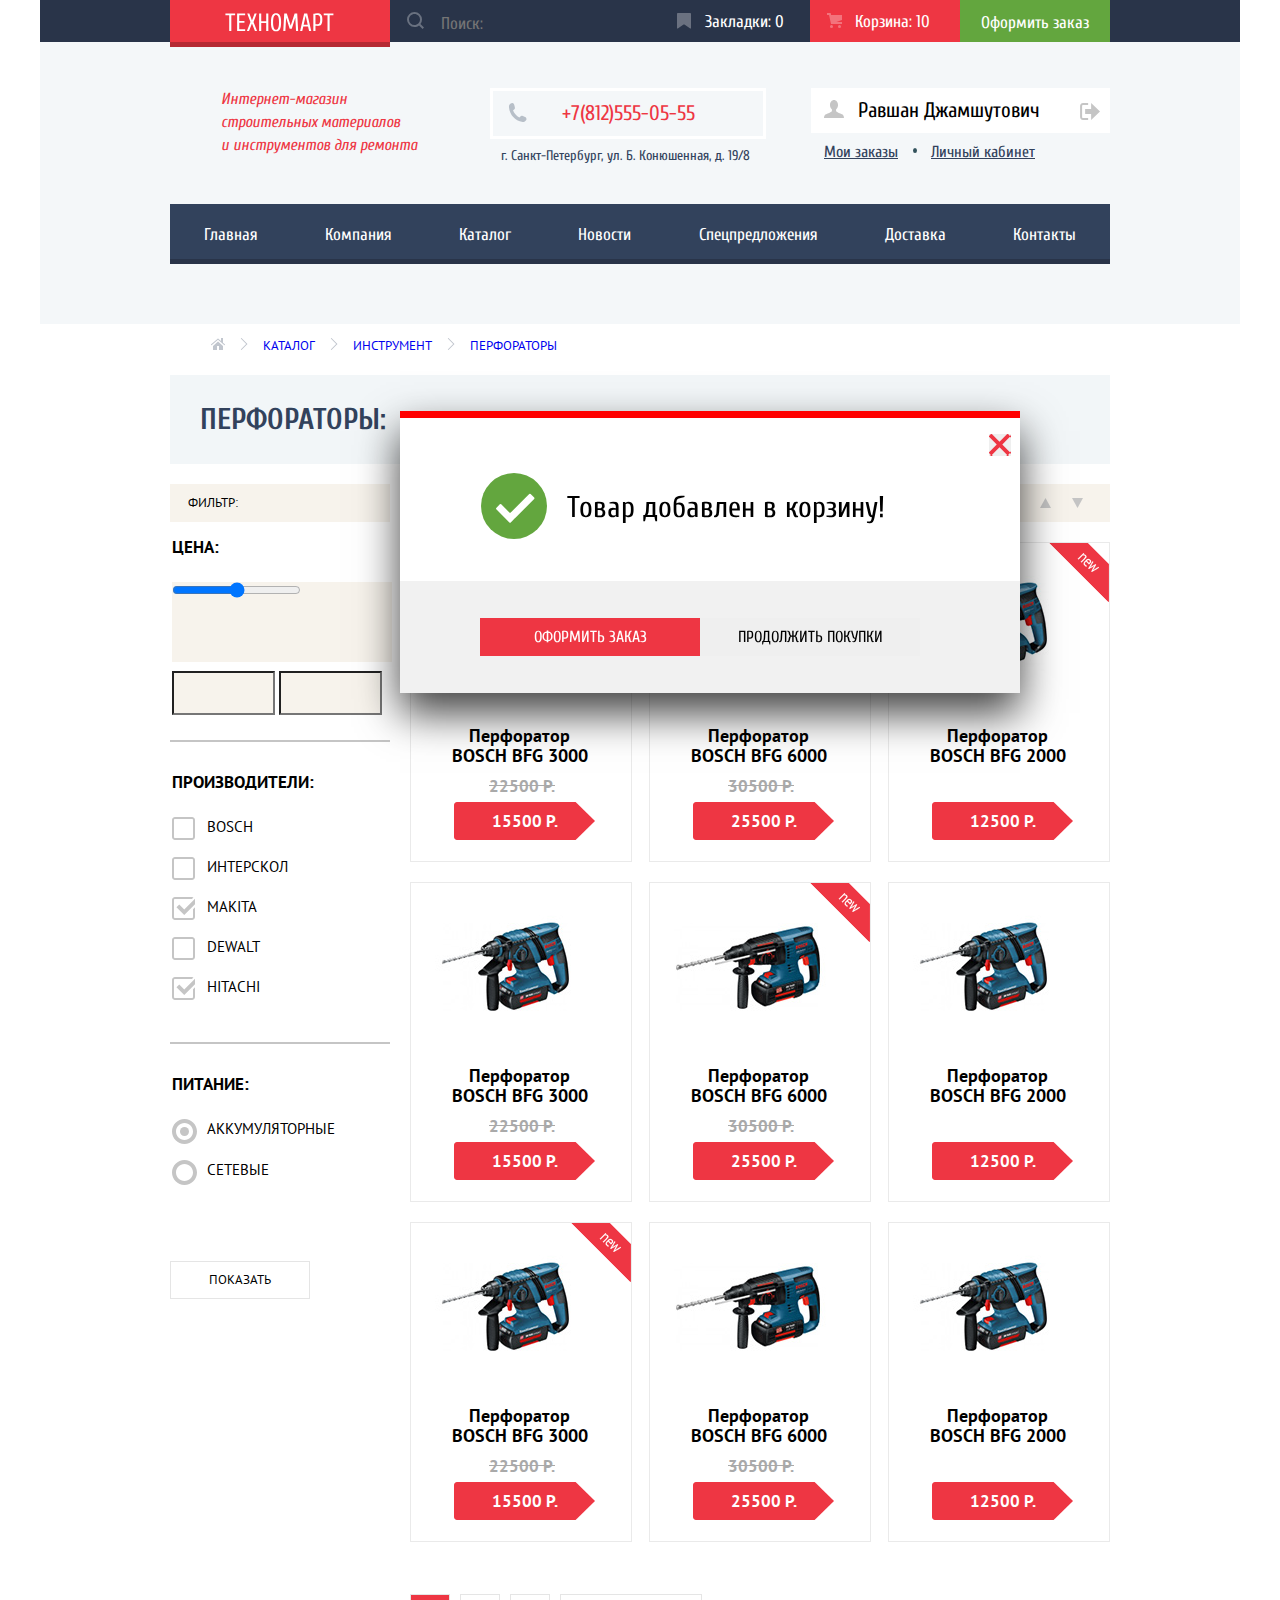
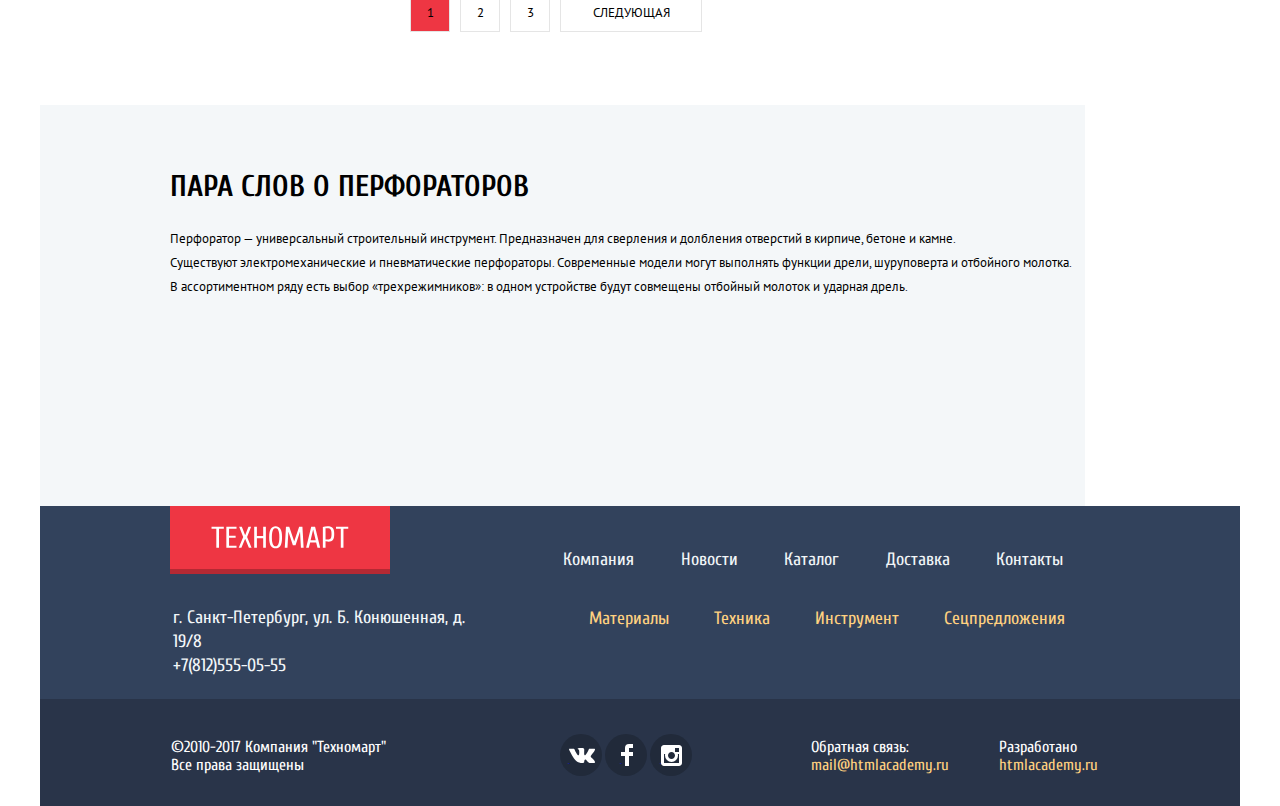
==== commit a8f5d132: "final-2" ====
--- a/catalog.html
+++ b/catalog.html
@@ -82,12 +82,12 @@
       <main>          
         <div>
             <ul class="catalog_list">
-              <li><img src="../img/icon-home.svg"></li>
-              <li><img class="right_arrow" src="../img/icon-right-small.svg"></li>
+              <li><img src="../img/icon-home.svg" alt=""></li>
+              <li><img class="right_arrow" src="../img/icon-right-small.svg" alt=""></li>
               <li><a href="#">Каталог</a></li>
-              <li><img class="right_arrow" src="../img/icon-right-small.svg"></li>
+              <li><img class="right_arrow" src="../img/icon-right-small.svg" alt=""></li>
               <li><a href="#">Инструмент</a></li>  
-              <li><img class="right_arrow" src="../img/icon-right-small.svg"></li>
+              <li><img class="right_arrow" src="../img/icon-right-small.svg" alt=""></li>
               <li><a href="#">Перфораторы</a></li>  
             </ul>
         </div>
@@ -196,8 +196,8 @@
                     </div>
                 
 
-                <img class="icon_up" src="../img/icon-up-dir.svg">
-                <img class="icon_down" src="../img/icon-down-dir.svg">
+                <img class="icon_up" src="../img/icon-up-dir.svg" alt="">
+                <img class="icon_down" src="../img/icon-down-dir.svg" alt="">
                 </div>
             </div>
 
--- a/css/style.css
+++ b/css/style.css
@@ -991,7 +991,7 @@
     background-color: #ffffff;
     border-top: 7px solid red;
     box-shadow: 0px 20px 40px rgba(0, 0, 0, 0.75);
-    display: none;
+/*    display: none;*/
     top: 411px;
     left: 50%;
     margin-left: -240px;
@@ -1062,7 +1062,7 @@
 
 .form_map
 {
-    display: none;
+/*    display: none;*/
     width: 940px;
     top: 200px;
     left: 50%;
@@ -1094,7 +1094,7 @@
     margin-left: -310px;
     width: 620px;
     height: 430px;
-    display: none;
+/*    display: none;*/
 }
 
 .form_letter
